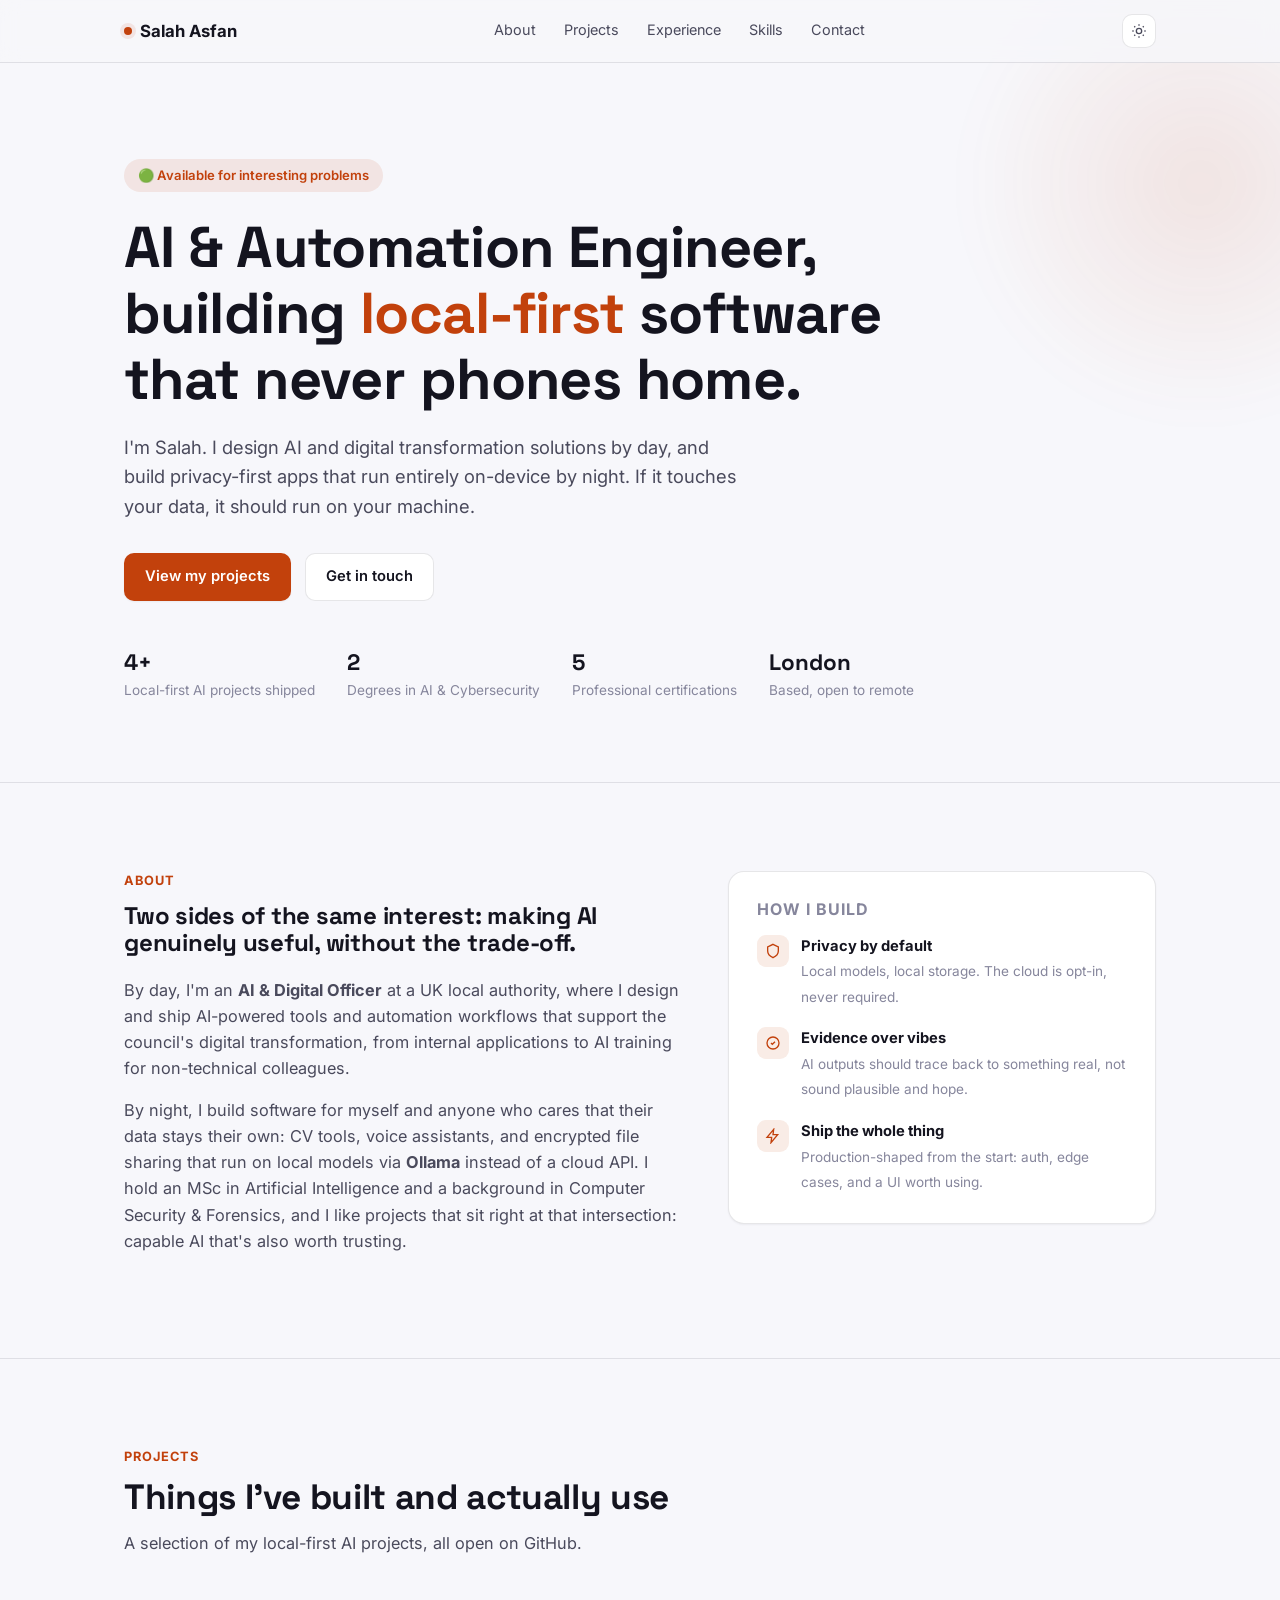
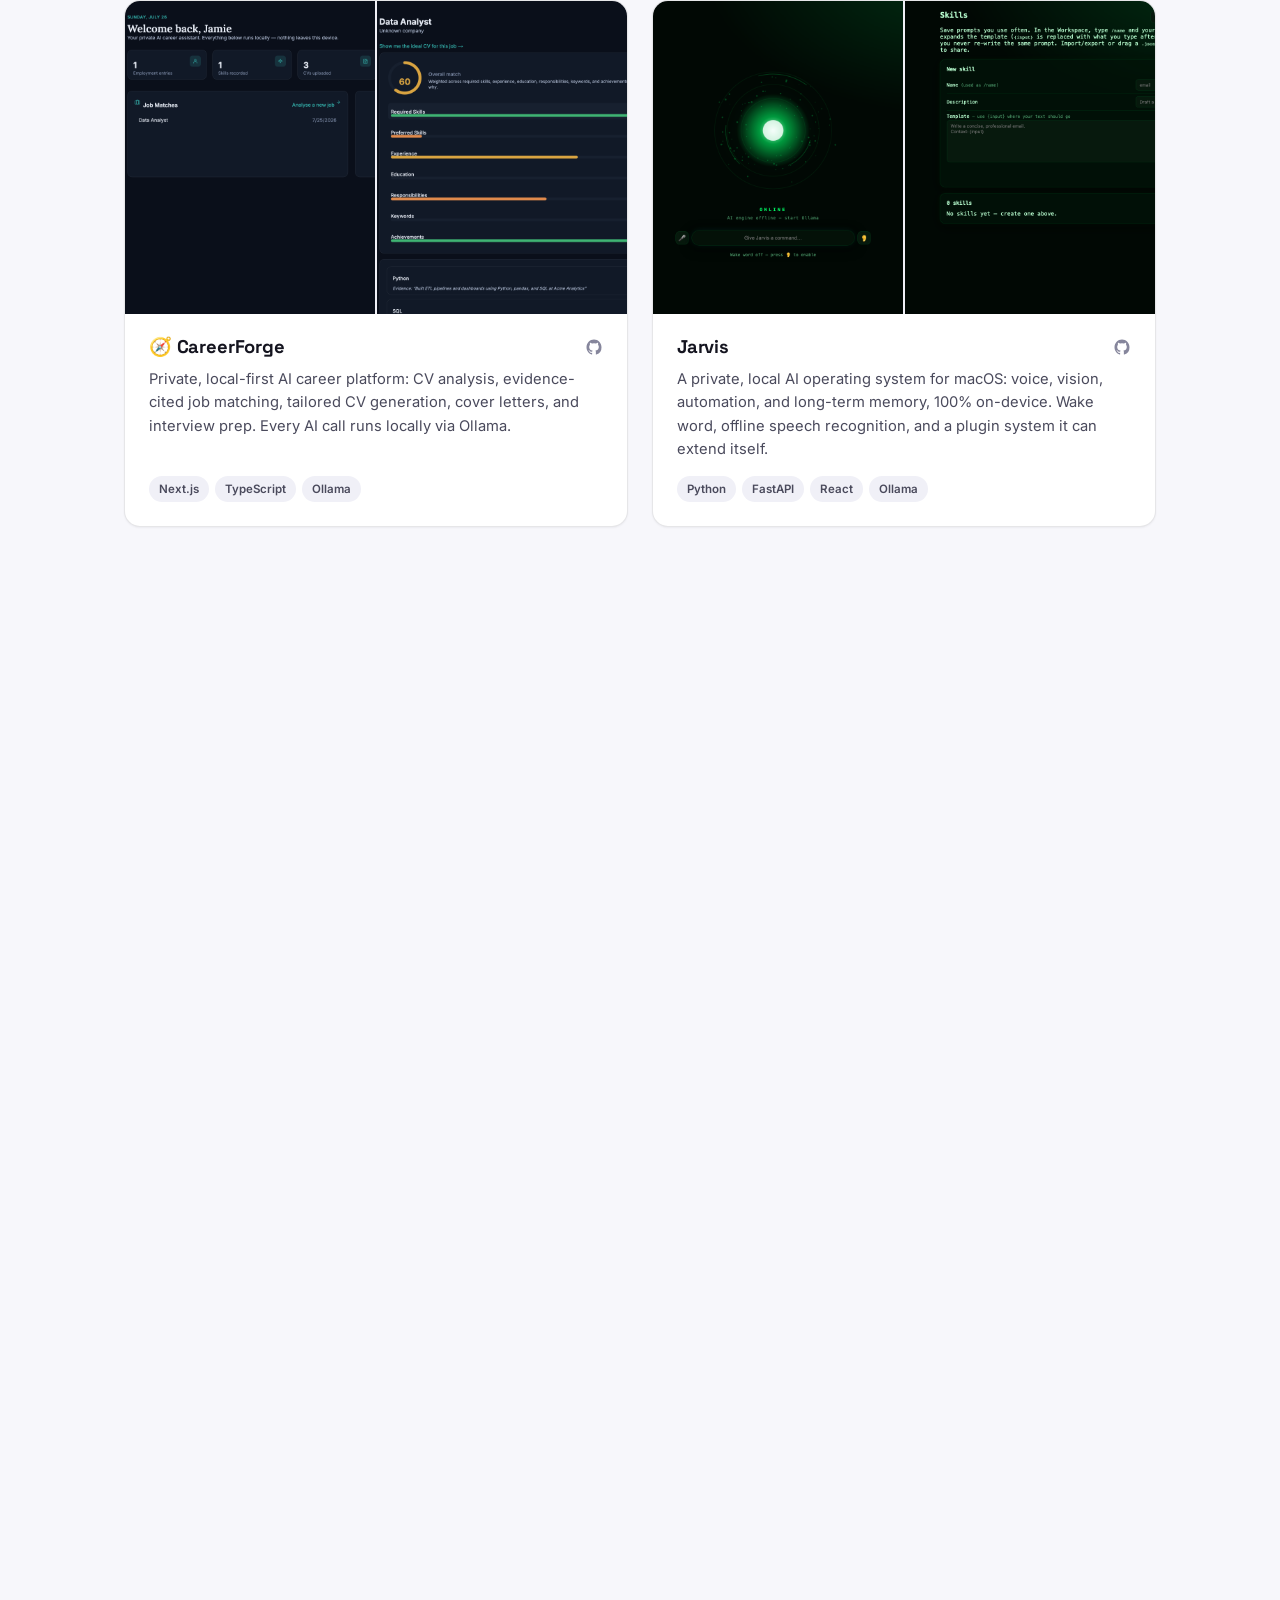
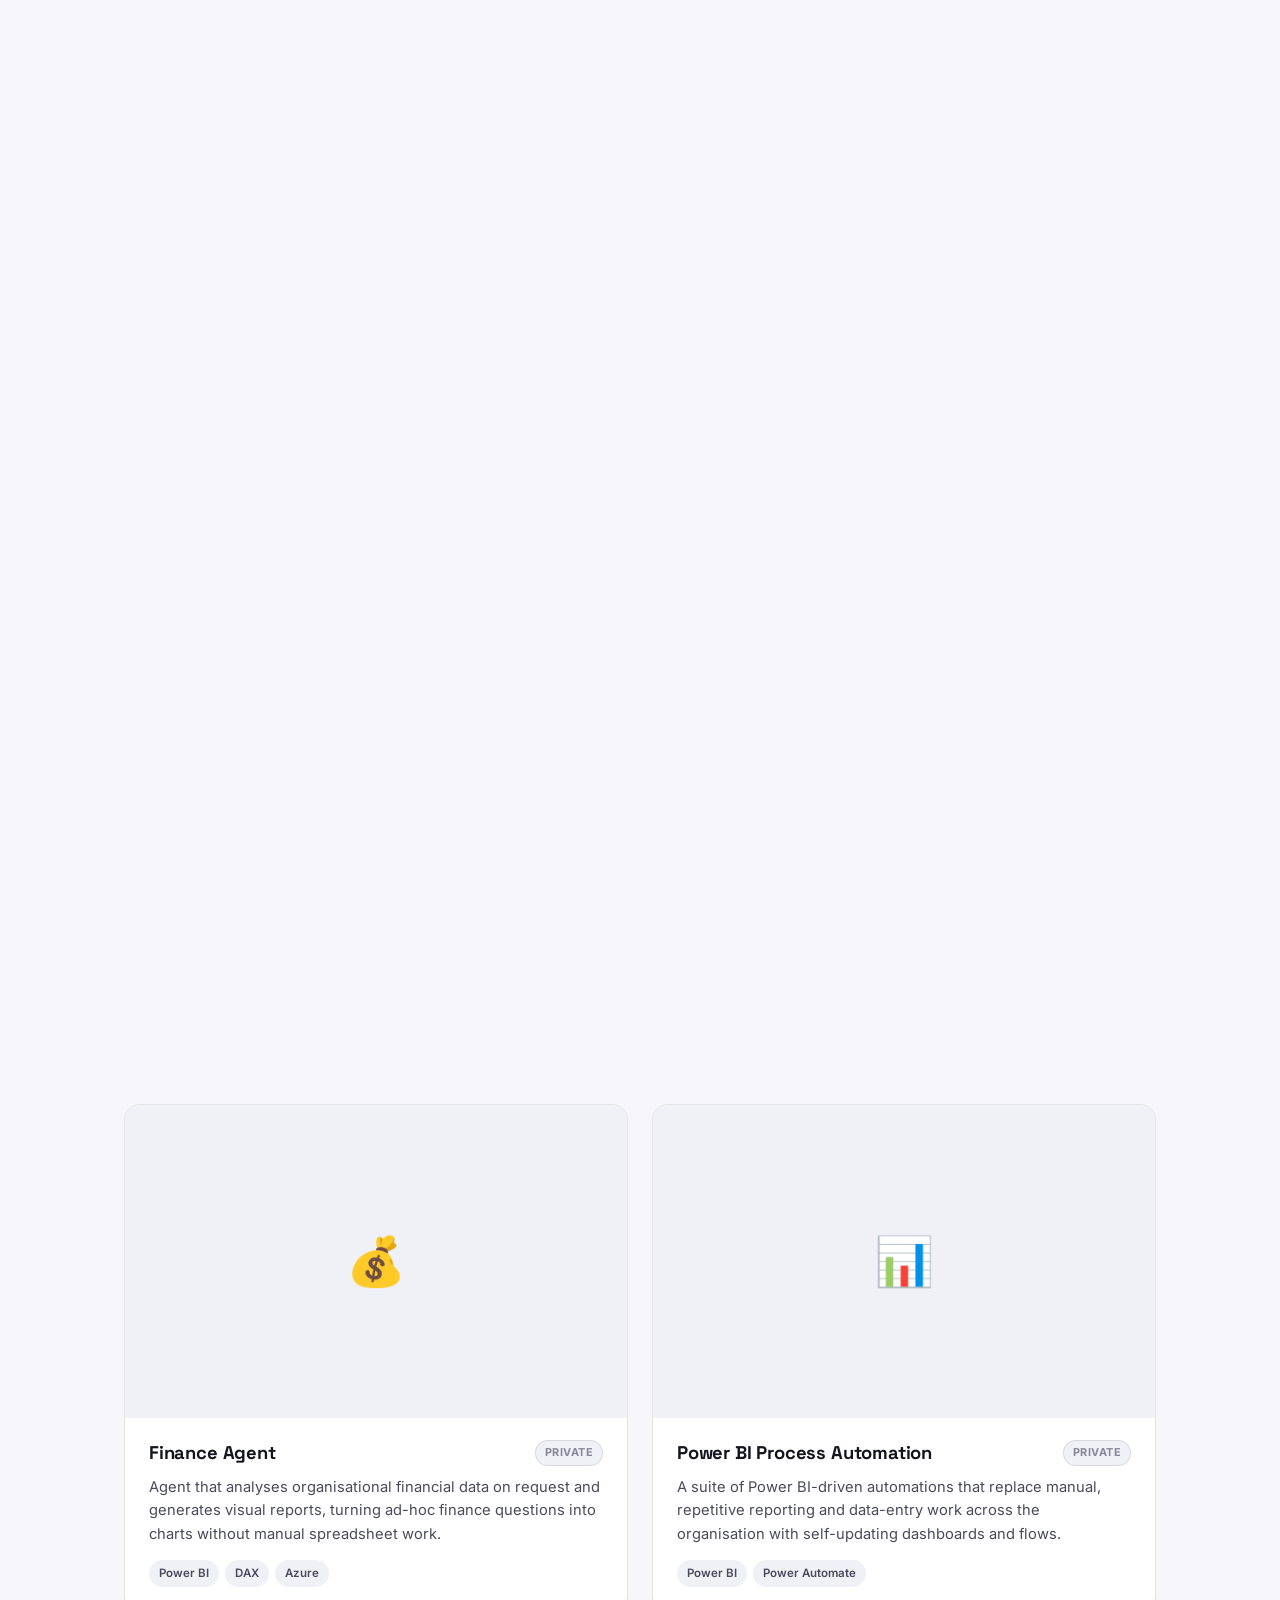
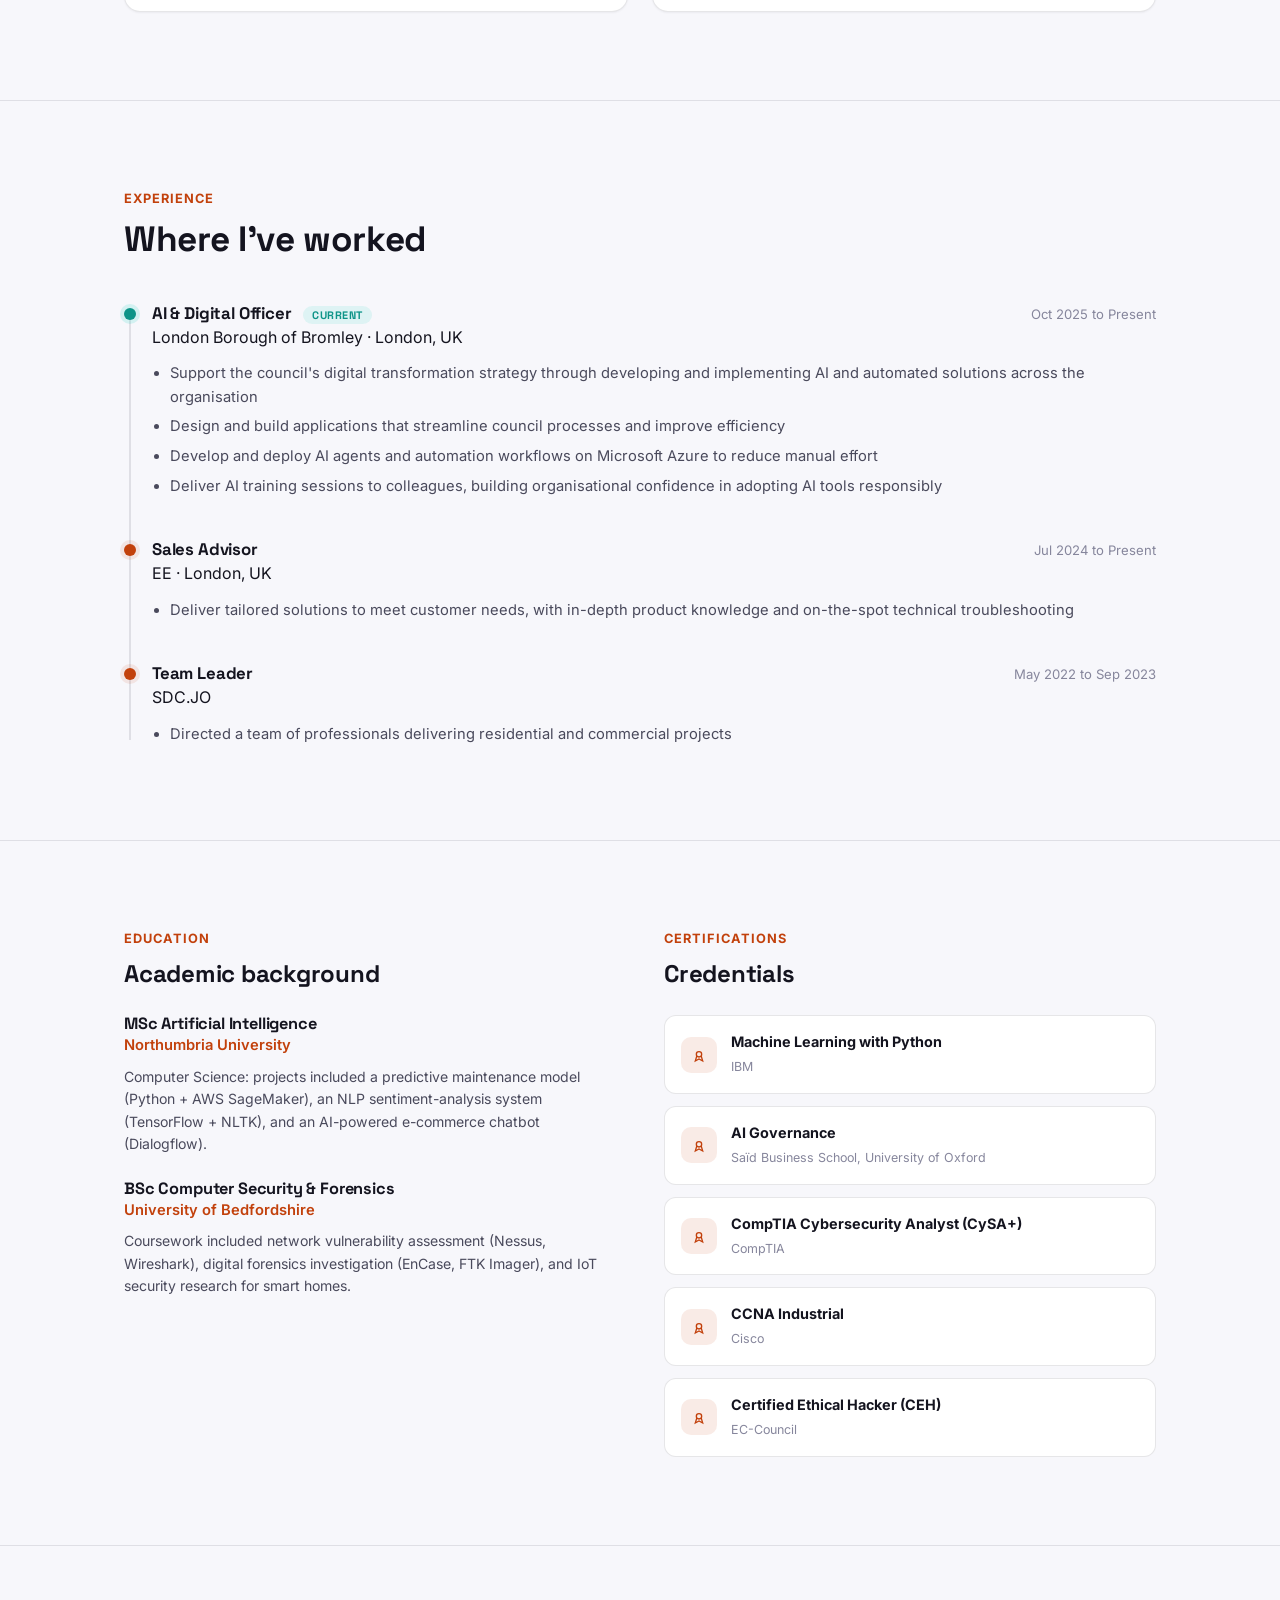
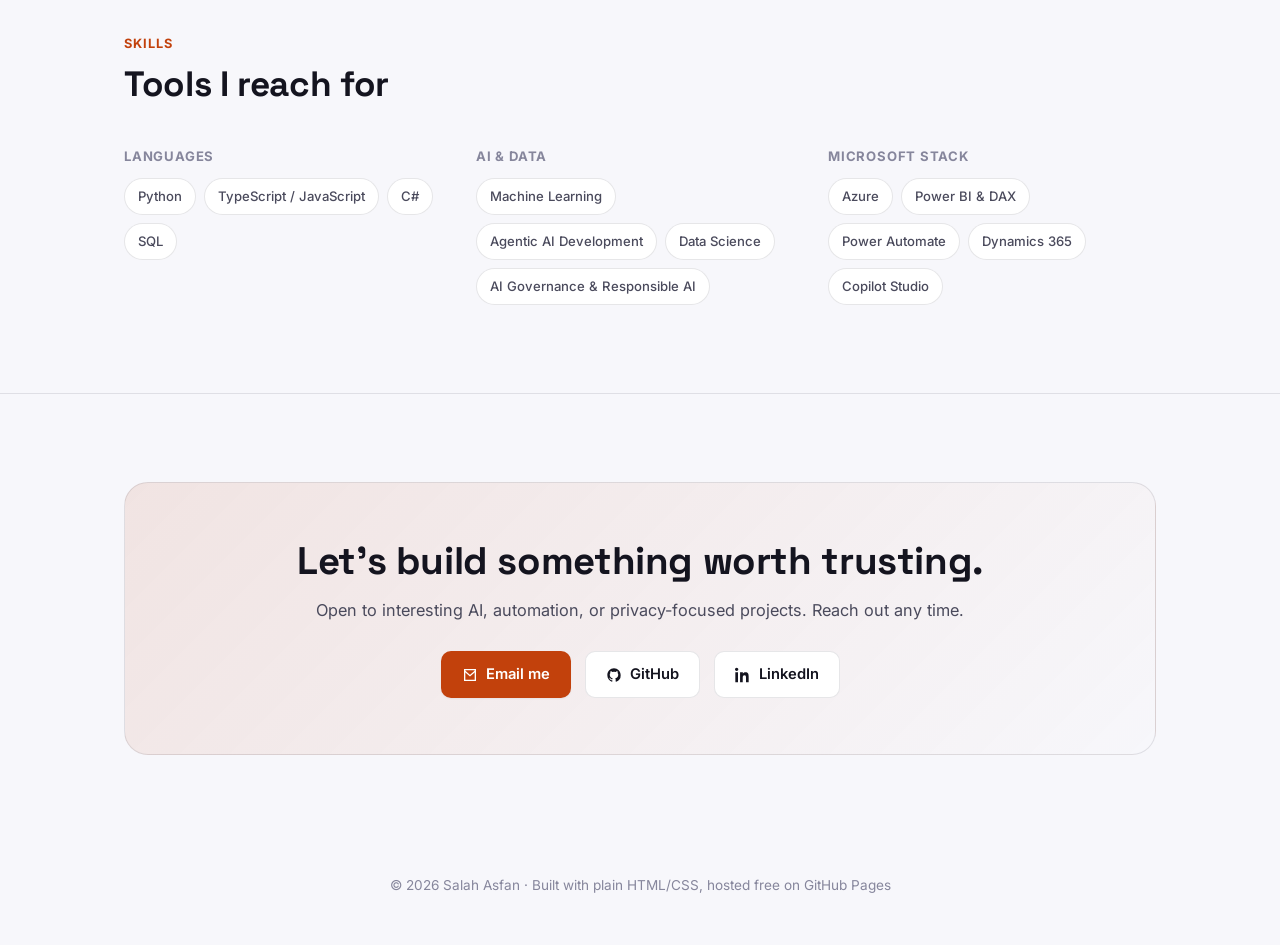
==== index.html @ 248e4a0a "Add Google Search Console HTML tag verification" ====
<!doctype html>
<html lang="en">
<head>
<meta charset="UTF-8" />
<meta name="viewport" content="width=device-width, initial-scale=1.0" />
<meta name="google-site-verification" content="TqC6VXG9THqlKISexbWGoXaZRddMfPn5Wnv7PE4-_L0" />
<title>Salah Asfan: AI &amp; Automation Engineer</title>
<meta name="description" content="Salah Asfan: AI &amp; Automation Engineer building local-first, privacy-first AI software." />
<link rel="canonical" href="https://salahasfan02.github.io/" />

<meta property="og:type" content="website" />
<meta property="og:site_name" content="Salah Asfan" />
<meta property="og:title" content="Salah Asfan: AI &amp; Automation Engineer" />
<meta property="og:description" content="AI &amp; Automation Engineer building local-first, privacy-first AI software." />
<meta property="og:url" content="https://salahasfan02.github.io/" />

<meta name="twitter:card" content="summary" />
<meta name="twitter:title" content="Salah Asfan: AI &amp; Automation Engineer" />
<meta name="twitter:description" content="AI &amp; Automation Engineer building local-first, privacy-first AI software." />

<link rel="icon" href="data:image/svg+xml,<svg xmlns=%22http://www.w3.org/2000/svg%22 viewBox=%220 0 100 100%22><circle cx=%2250%22 cy=%2250%22 r=%2242%22 fill=%22%235b4dd6%22/></svg>" />

<script type="application/ld+json">
{
  "@context": "https://schema.org",
  "@type": "Person",
  "name": "Salah Asfan",
  "url": "https://salahasfan02.github.io/",
  "jobTitle": "AI & Automation Engineer",
  "email": "mailto:salah.asfan@outlook.com",
  "worksFor": {
    "@type": "Organization",
    "name": "London Borough of Bromley"
  },
  "alumniOf": [
    { "@type": "CollegeOrUniversity", "name": "Northumbria University" },
    { "@type": "CollegeOrUniversity", "name": "University of Bedfordshire" }
  ],
  "knowsAbout": ["Artificial Intelligence", "Automation", "Power BI", "Azure", "Computer Security"],
  "sameAs": [
    "https://github.com/Salahasfan02",
    "https://www.linkedin.com/in/salah-a-322b46298/"
  ]
}
</script>
<link rel="preconnect" href="https://fonts.googleapis.com" />
<link rel="preconnect" href="https://fonts.gstatic.com" crossorigin />
<link href="https://fonts.googleapis.com/css2?family=Inter:wght@400;500;600;700&family=Space+Grotesk:wght@500;600;700&display=swap" rel="stylesheet" />
<link rel="stylesheet" href="assets/style.css" />
</head>
<body>

<nav class="nav">
  <div class="nav-inner">
    <a href="#top" class="brand"><span class="dot"></span> Salah Asfan</a>
    <div class="nav-links">
      <a href="#about">About</a>
      <a href="#projects">Projects</a>
      <a href="#experience">Experience</a>
      <a href="#skills">Skills</a>
      <a href="#contact">Contact</a>
    </div>
    <div class="nav-actions">
      <button class="theme-toggle" id="themeToggle" title="Toggle theme" aria-label="Toggle theme">
        <svg id="iconSun" width="16" height="16" viewBox="0 0 24 24" fill="none" stroke="currentColor" stroke-width="2"><circle cx="12" cy="12" r="4"/><path d="M12 2v2M12 20v2M4.9 4.9l1.4 1.4M17.7 17.7l1.4 1.4M2 12h2M20 12h2M4.9 19.1l1.4-1.4M17.7 6.3l1.4-1.4"/></svg>
        <svg id="iconMoon" width="16" height="16" viewBox="0 0 24 24" fill="none" stroke="currentColor" stroke-width="2" style="display:none"><path d="M21 12.8A9 9 0 1111.2 3 7 7 0 0021 12.8z"/></svg>
      </button>
      <button class="nav-toggle" id="navToggle" aria-label="Menu">
        <svg width="16" height="16" viewBox="0 0 24 24" fill="none" stroke="currentColor" stroke-width="2"><path d="M3 6h18M3 12h18M3 18h18"/></svg>
      </button>
    </div>
  </div>
</nav>

<header class="hero" id="top">
  <div class="hero-glow"></div>
  <div class="container">
    <span class="eyebrow">🟢 Available for interesting problems</span>
    <h1 class="reveal">AI &amp; Automation Engineer, building <span class="accent-text">local-first</span> software that never phones home.</h1>
    <p class="lede reveal">I'm Salah. I design AI and digital transformation solutions by day, and build privacy-first apps that run entirely on-device by night. If it touches your data, it should run on your machine.</p>
    <div class="hero-actions reveal">
      <a class="btn btn-primary" href="#projects">View my projects</a>
      <a class="btn btn-ghost" href="#contact">Get in touch</a>
    </div>
    <div class="hero-meta reveal">
      <div class="hero-meta-item"><strong>4+</strong>Local-first AI projects shipped</div>
      <div class="hero-meta-item"><strong>2</strong>Degrees in AI &amp; Cybersecurity</div>
      <div class="hero-meta-item"><strong>5</strong>Professional certifications</div>
      <div class="hero-meta-item"><strong>London</strong>Based, open to remote</div>
    </div>
  </div>
</header>

<section id="about">
  <div class="container about-grid">
    <div class="about-text reveal">
      <span class="section-tag">About</span>
      <h2>Two sides of the same interest: making AI genuinely useful, without the trade-off.</h2>
      <p style="margin-top:20px">By day, I'm an <strong>AI &amp; Digital Officer</strong> at a UK local authority, where I design and ship AI-powered tools and automation workflows that support the council's digital transformation, from internal applications to AI training for non-technical colleagues.</p>
      <p>By night, I build software for myself and anyone who cares that their data stays their own: CV tools, voice assistants, and encrypted file sharing that run on local models via <strong>Ollama</strong> instead of a cloud API. I hold an MSc in Artificial Intelligence and a background in Computer Security &amp; Forensics, and I like projects that sit right at that intersection: capable AI that's also worth trusting.</p>
    </div>
    <div class="about-card reveal">
      <h3>How I build</h3>
      <div class="principle">
        <div class="principle-icon">
          <svg width="16" height="16" viewBox="0 0 24 24" fill="none" stroke="currentColor" stroke-width="2"><path d="M12 2l8 4v6c0 5-3.5 8-8 10-4.5-2-8-5-8-10V6z"/></svg>
        </div>
        <div><strong>Privacy by default</strong><span>Local models, local storage. The cloud is opt-in, never required.</span></div>
      </div>
      <div class="principle">
        <div class="principle-icon">
          <svg width="16" height="16" viewBox="0 0 24 24" fill="none" stroke="currentColor" stroke-width="2"><path d="M9 12l2 2 4-4M21 12a9 9 0 11-18 0 9 9 0 0118 0z"/></svg>
        </div>
        <div><strong>Evidence over vibes</strong><span>AI outputs should trace back to something real, not sound plausible and hope.</span></div>
      </div>
      <div class="principle">
        <div class="principle-icon">
          <svg width="16" height="16" viewBox="0 0 24 24" fill="none" stroke="currentColor" stroke-width="2"><path d="M13 2L3 14h7l-1 8 10-12h-7l1-8z"/></svg>
        </div>
        <div><strong>Ship the whole thing</strong><span>Production-shaped from the start: auth, edge cases, and a UI worth using.</span></div>
      </div>
    </div>
  </div>
</section>

<section id="projects">
  <div class="container">
    <div class="section-head reveal">
      <span class="section-tag">Projects</span>
      <h2>Things I've built and actually use</h2>
      <p>A selection of my local-first AI projects, all open on GitHub.</p>
    </div>
    <div class="projects-grid">

      <div class="project-card reveal">
        <div class="project-media gallery">
          <img src="assets/projects/careerforge.png" alt="CareerForge dashboard screenshot" />
          <img src="assets/projects/careerforge-2.png" alt="CareerForge job match screenshot" />
        </div>
        <div class="project-body">
          <div class="project-title">
            <h3>🧭 CareerForge</h3>
            <a href="https://github.com/Salahasfan02/careerforge" target="_blank" rel="noopener" aria-label="View on GitHub">
              <svg width="18" height="18" viewBox="0 0 24 24" fill="currentColor"><path d="M12 2C6.48 2 2 6.58 2 12.26c0 4.55 2.87 8.4 6.84 9.76.5.1.68-.22.68-.5 0-.24-.01-.87-.01-1.71-2.78.62-3.37-1.36-3.37-1.36-.46-1.2-1.11-1.53-1.11-1.53-.91-.64.07-.63.07-.63 1 .07 1.53 1.05 1.53 1.05.9 1.57 2.36 1.12 2.93.86.09-.66.35-1.12.63-1.38-2.22-.26-4.56-1.14-4.56-5.06 0-1.12.39-2.03 1.03-2.75-.1-.26-.45-1.31.1-2.72 0 0 .84-.28 2.75 1.05a9.3 9.3 0 0 1 5 0c1.91-1.33 2.75-1.05 2.75-1.05.55 1.41.2 2.46.1 2.72.64.72 1.03 1.63 1.03 2.75 0 3.93-2.34 4.79-4.57 5.05.36.32.68.94.68 1.9 0 1.37-.01 2.47-.01 2.81 0 .27.18.6.69.5A10.03 10.03 0 0 0 22 12.26C22 6.58 17.52 2 12 2z"/></svg>
            </a>
          </div>
          <p>Private, local-first AI career platform: CV analysis, evidence-cited job matching, tailored CV generation, cover letters, and interview prep. Every AI call runs locally via Ollama.</p>
          <div class="tag-row">
            <span class="tag">Next.js</span><span class="tag">TypeScript</span><span class="tag">Ollama</span>
          </div>
        </div>
      </div>

      <div class="project-card reveal">
        <div class="project-media gallery">
          <img src="assets/projects/jarvis-1.png" alt="Jarvis core orb interface screenshot" />
          <img src="assets/projects/jarvis-2.png" alt="Jarvis skills page screenshot" />
        </div>
        <div class="project-body">
          <div class="project-title">
            <h3>Jarvis</h3>
            <a href="https://github.com/Salahasfan02/Jarvis" target="_blank" rel="noopener" aria-label="View on GitHub">
              <svg width="18" height="18" viewBox="0 0 24 24" fill="currentColor"><path d="M12 2C6.48 2 2 6.58 2 12.26c0 4.55 2.87 8.4 6.84 9.76.5.1.68-.22.68-.5 0-.24-.01-.87-.01-1.71-2.78.62-3.37-1.36-3.37-1.36-.46-1.2-1.11-1.53-1.11-1.53-.91-.64.07-.63.07-.63 1 .07 1.53 1.05 1.53 1.05.9 1.57 2.36 1.12 2.93.86.09-.66.35-1.12.63-1.38-2.22-.26-4.56-1.14-4.56-5.06 0-1.12.39-2.03 1.03-2.75-.1-.26-.45-1.31.1-2.72 0 0 .84-.28 2.75 1.05a9.3 9.3 0 0 1 5 0c1.91-1.33 2.75-1.05 2.75-1.05.55 1.41.2 2.46.1 2.72.64.72 1.03 1.63 1.03 2.75 0 3.93-2.34 4.79-4.57 5.05.36.32.68.94.68 1.9 0 1.37-.01 2.47-.01 2.81 0 .27.18.6.69.5A10.03 10.03 0 0 0 22 12.26C22 6.58 17.52 2 12 2z"/></svg>
            </a>
          </div>
          <p>A private, local AI operating system for macOS: voice, vision, automation, and long-term memory, 100% on-device. Wake word, offline speech recognition, and a plugin system it can extend itself.</p>
          <div class="tag-row">
            <span class="tag">Python</span><span class="tag">FastAPI</span><span class="tag">React</span><span class="tag">Ollama</span>
          </div>
        </div>
      </div>

      <div class="project-card reveal">
        <div class="project-media gallery">
          <img src="assets/projects/biovault-1.png" alt="BioVault landing page screenshot" />
          <img src="assets/projects/biovault-2.png" alt="BioVault registration screenshot" />
        </div>
        <div class="project-body">
          <div class="project-title">
            <h3>BioVault</h3>
            <a href="https://github.com/Salahasfan02/BioVault" target="_blank" rel="noopener" aria-label="View on GitHub">
              <svg width="18" height="18" viewBox="0 0 24 24" fill="currentColor"><path d="M12 2C6.48 2 2 6.58 2 12.26c0 4.55 2.87 8.4 6.84 9.76.5.1.68-.22.68-.5 0-.24-.01-.87-.01-1.71-2.78.62-3.37-1.36-3.37-1.36-.46-1.2-1.11-1.53-1.11-1.53-.91-.64.07-.63.07-.63 1 .07 1.53 1.05 1.53 1.05.9 1.57 2.36 1.12 2.93.86.09-.66.35-1.12.63-1.38-2.22-.26-4.56-1.14-4.56-5.06 0-1.12.39-2.03 1.03-2.75-.1-.26-.45-1.31.1-2.72 0 0 .84-.28 2.75 1.05a9.3 9.3 0 0 1 5 0c1.91-1.33 2.75-1.05 2.75-1.05.55 1.41.2 2.46.1 2.72.64.72 1.03 1.63 1.03 2.75 0 3.93-2.34 4.79-4.57 5.05.36.32.68.94.68 1.9 0 1.37-.01 2.47-.01 2.81 0 .27.18.6.69.5A10.03 10.03 0 0 0 22 12.26C22 6.58 17.52 2 12 2z"/></svg>
            </a>
          </div>
          <p>Biometric, end-to-end encrypted file transfer: Face ID, Touch ID, or Windows Hello instead of a password, with a zero-knowledge server that never sees your files or your keys.</p>
          <div class="tag-row">
            <span class="tag">Next.js</span><span class="tag">TypeScript</span><span class="tag">WebAuthn</span>
          </div>
        </div>
      </div>

      <div class="project-card reveal">
        <div class="project-media"><span class="project-emoji">🗂️</span></div>
        <div class="project-body">
          <div class="project-title">
            <h3>Asset Management Platform</h3>
            <span class="private-tag">Private</span>
          </div>
          <p>Multi-tenant asset management system with role-based access control, dynamic asset attributes, and relationship visualization via Mermaid diagrams.</p>
          <div class="tag-row">
            <span class="tag">Blazor Server</span><span class="tag">.NET 8</span><span class="tag">EF Core</span>
          </div>
        </div>
      </div>

      <div class="project-card reveal">
        <div class="project-media"><span class="project-emoji">📅</span></div>
        <div class="project-body">
          <div class="project-title">
            <h3>BMO: Bromley Meetings Organizer</h3>
            <span class="private-tag">Private</span>
          </div>
          <p>Full-stack meeting operations platform: invites with RSVP, department-aware auto-grouping, Slido-style live presenter Q&amp;A, PowerPoint import/export, and real-time dashboards over SSE.</p>
          <div class="tag-row">
            <span class="tag">ASP.NET Core</span><span class="tag">Azure SQL</span><span class="tag">SSE</span>
          </div>
        </div>
      </div>

      <div class="project-card reveal">
        <div class="project-media"><span class="project-emoji">📖</span></div>
        <div class="project-body">
          <div class="project-title">
            <h3>Easy Read Converter</h3>
            <span class="private-tag">Private</span>
          </div>
          <p>Turns documents into Easy Read versions for people with learning disabilities: short sentences, simple words, and a picture next to every section, running fully on local AI via Ollama.</p>
          <div class="tag-row">
            <span class="tag">Python</span><span class="tag">Streamlit</span><span class="tag">Ollama</span>
          </div>
        </div>
      </div>

      <div class="project-card reveal">
        <div class="project-media"><span class="project-emoji">🧑‍🤝‍🧑</span></div>
        <div class="project-body">
          <div class="project-title">
            <h3>Face Recognition Toolkit</h3>
            <span class="private-tag">Private</span>
          </div>
          <p>Real-time face recognition module built on OpenCV: loads known-face encodings and identifies people live from a video stream or images.</p>
          <div class="tag-row">
            <span class="tag">Python</span><span class="tag">OpenCV</span>
          </div>
        </div>
      </div>

      <div class="project-card reveal">
        <div class="project-media"><span class="project-emoji">🔄</span></div>
        <div class="project-body">
          <div class="project-title">
            <h3>SML Demo Mode (.NET)</h3>
            <span class="private-tag">Private</span>
          </div>
          <p>Starter / Mover / Leaver workflow automation with an HR-feed to Entra sync simulator, plus an Admin Centre for configuring required fields per data store.</p>
          <div class="tag-row">
            <span class="tag">ASP.NET Core</span><span class="tag">Razor Pages</span>
          </div>
        </div>
      </div>

      <div class="project-card reveal">
        <div class="project-media"><span class="project-emoji">🧑‍💼</span></div>
        <div class="project-body">
          <div class="project-title">
            <h3>HR Agent</h3>
            <span class="private-tag">Private</span>
          </div>
          <p>Conversational AI agent that answers employee HR questions (policies, leave, benefits) directly, cutting routine query volume reaching the HR team.</p>
          <div class="tag-row">
            <span class="tag">Copilot Studio</span><span class="tag">Power Automate</span><span class="tag">Azure</span>
          </div>
        </div>
      </div>

      <div class="project-card reveal">
        <div class="project-media"><span class="project-emoji">🖥️</span></div>
        <div class="project-body">
          <div class="project-title">
            <h3>IT Agent</h3>
            <span class="private-tag">Private</span>
          </div>
          <p>AI agent that answers IT support questions and raises tickets automatically on the user's behalf, reducing manual service desk workload.</p>
          <div class="tag-row">
            <span class="tag">Copilot Studio</span><span class="tag">Power Automate</span><span class="tag">ITSM</span>
          </div>
        </div>
      </div>

      <div class="project-card reveal">
        <div class="project-media"><span class="project-emoji">💰</span></div>
        <div class="project-body">
          <div class="project-title">
            <h3>Finance Agent</h3>
            <span class="private-tag">Private</span>
          </div>
          <p>Agent that analyses organisational financial data on request and generates visual reports, turning ad-hoc finance questions into charts without manual spreadsheet work.</p>
          <div class="tag-row">
            <span class="tag">Power BI</span><span class="tag">DAX</span><span class="tag">Azure</span>
          </div>
        </div>
      </div>

      <div class="project-card reveal">
        <div class="project-media"><span class="project-emoji">📊</span></div>
        <div class="project-body">
          <div class="project-title">
            <h3>Power BI Process Automation</h3>
            <span class="private-tag">Private</span>
          </div>
          <p>A suite of Power BI-driven automations that replace manual, repetitive reporting and data-entry work across the organisation with self-updating dashboards and flows.</p>
          <div class="tag-row">
            <span class="tag">Power BI</span><span class="tag">Power Automate</span>
          </div>
        </div>
      </div>

    </div>
  </div>
</section>

<section id="experience">
  <div class="container">
    <div class="section-head reveal">
      <span class="section-tag">Experience</span>
      <h2>Where I've worked</h2>
    </div>
    <div class="timeline">

      <div class="timeline-item current reveal">
        <div class="timeline-dot"></div>
        <div class="timeline-head">
          <h3>AI &amp; Digital Officer <span class="current-badge">Current</span></h3>
          <span class="timeline-date">Oct 2025 to Present</span>
        </div>
        <div class="role-company">London Borough of Bromley · London, UK</div>
        <ul>
          <li>Support the council's digital transformation strategy through developing and implementing AI and automated solutions across the organisation</li>
          <li>Design and build applications that streamline council processes and improve efficiency</li>
          <li>Develop and deploy AI agents and automation workflows on Microsoft Azure to reduce manual effort</li>
          <li>Deliver AI training sessions to colleagues, building organisational confidence in adopting AI tools responsibly</li>
        </ul>
      </div>

      <div class="timeline-item reveal">
        <div class="timeline-dot"></div>
        <div class="timeline-head">
          <h3>Sales Advisor</h3>
          <span class="timeline-date">Jul 2024 to Present</span>
        </div>
        <div class="role-company">EE · London, UK</div>
        <ul>
          <li>Deliver tailored solutions to meet customer needs, with in-depth product knowledge and on-the-spot technical troubleshooting</li>
        </ul>
      </div>

      <div class="timeline-item reveal">
        <div class="timeline-dot"></div>
        <div class="timeline-head">
          <h3>Team Leader</h3>
          <span class="timeline-date">May 2022 to Sep 2023</span>
        </div>
        <div class="role-company">SDC.JO</div>
        <ul>
          <li>Directed a team of professionals delivering residential and commercial projects</li>
        </ul>
      </div>

    </div>
  </div>
</section>

<section id="education">
  <div class="container two-col">
    <div class="reveal">
      <span class="section-tag">Education</span>
      <h2 style="margin-bottom:28px">Academic background</h2>

      <div class="edu-item">
        <h3>MSc Artificial Intelligence</h3>
        <div class="school">Northumbria University</div>
        <p>Computer Science: projects included a predictive maintenance model (Python + AWS SageMaker), an NLP sentiment-analysis system (TensorFlow + NLTK), and an AI-powered e-commerce chatbot (Dialogflow).</p>
      </div>
      <div class="edu-item">
        <h3>BSc Computer Security &amp; Forensics</h3>
        <div class="school">University of Bedfordshire</div>
        <p>Coursework included network vulnerability assessment (Nessus, Wireshark), digital forensics investigation (EnCase, FTK Imager), and IoT security research for smart homes.</p>
      </div>
    </div>

    <div class="reveal">
      <span class="section-tag">Certifications</span>
      <h2 style="margin-bottom:28px">Credentials</h2>
      <div class="cert-list">
        <div class="cert-item">
          <div class="cert-icon"><svg width="16" height="16" viewBox="0 0 24 24" fill="none" stroke="currentColor" stroke-width="2"><path d="M12 15a4 4 0 100-8 4 4 0 000 8zM8.5 14l-2 7 5.5-3 5.5 3-2-7"/></svg></div>
          <div><strong>Machine Learning with Python</strong><span>IBM</span></div>
        </div>
        <div class="cert-item">
          <div class="cert-icon"><svg width="16" height="16" viewBox="0 0 24 24" fill="none" stroke="currentColor" stroke-width="2"><path d="M12 15a4 4 0 100-8 4 4 0 000 8zM8.5 14l-2 7 5.5-3 5.5 3-2-7"/></svg></div>
          <div><strong>AI Governance</strong><span>Saïd Business School, University of Oxford</span></div>
        </div>
        <div class="cert-item">
          <div class="cert-icon"><svg width="16" height="16" viewBox="0 0 24 24" fill="none" stroke="currentColor" stroke-width="2"><path d="M12 15a4 4 0 100-8 4 4 0 000 8zM8.5 14l-2 7 5.5-3 5.5 3-2-7"/></svg></div>
          <div><strong>CompTIA Cybersecurity Analyst (CySA+)</strong><span>CompTIA</span></div>
        </div>
        <div class="cert-item">
          <div class="cert-icon"><svg width="16" height="16" viewBox="0 0 24 24" fill="none" stroke="currentColor" stroke-width="2"><path d="M12 15a4 4 0 100-8 4 4 0 000 8zM8.5 14l-2 7 5.5-3 5.5 3-2-7"/></svg></div>
          <div><strong>CCNA Industrial</strong><span>Cisco</span></div>
        </div>
        <div class="cert-item">
          <div class="cert-icon"><svg width="16" height="16" viewBox="0 0 24 24" fill="none" stroke="currentColor" stroke-width="2"><path d="M12 15a4 4 0 100-8 4 4 0 000 8zM8.5 14l-2 7 5.5-3 5.5 3-2-7"/></svg></div>
          <div><strong>Certified Ethical Hacker (CEH)</strong><span>EC-Council</span></div>
        </div>
      </div>
    </div>
  </div>
</section>

<section id="skills">
  <div class="container">
    <div class="section-head reveal">
      <span class="section-tag">Skills</span>
      <h2>Tools I reach for</h2>
    </div>
    <div class="skills-groups">
      <div class="skill-group reveal">
        <h3>Languages</h3>
        <div class="skill-pills">
          <span class="pill">Python</span><span class="pill">TypeScript / JavaScript</span><span class="pill">C#</span><span class="pill">SQL</span>
        </div>
      </div>
      <div class="skill-group reveal">
        <h3>AI &amp; Data</h3>
        <div class="skill-pills">
          <span class="pill">Machine Learning</span><span class="pill">Agentic AI Development</span><span class="pill">Data Science</span><span class="pill">AI Governance &amp; Responsible AI</span>
        </div>
      </div>
      <div class="skill-group reveal">
        <h3>Microsoft Stack</h3>
        <div class="skill-pills">
          <span class="pill">Azure</span><span class="pill">Power BI &amp; DAX</span><span class="pill">Power Automate</span><span class="pill">Dynamics 365</span><span class="pill">Copilot Studio</span>
        </div>
      </div>
    </div>
  </div>
</section>

<section id="contact">
  <div class="container">
    <div class="contact-box reveal">
      <h2>Let's build something worth trusting.</h2>
      <p>Open to interesting AI, automation, or privacy-focused projects. Reach out any time.</p>
      <div class="contact-actions">
        <a class="btn btn-primary" href="mailto:salah.asfan@outlook.com">
          <svg width="16" height="16" viewBox="0 0 24 24" fill="none" stroke="currentColor" stroke-width="2"><path d="M4 4h16v16H4z"/><path d="M4 6l8 7 8-7"/></svg>
          Email me
        </a>
        <a class="btn btn-ghost" href="https://github.com/Salahasfan02" target="_blank" rel="noopener">
          <svg width="16" height="16" viewBox="0 0 24 24" fill="currentColor"><path d="M12 2C6.48 2 2 6.58 2 12.26c0 4.55 2.87 8.4 6.84 9.76.5.1.68-.22.68-.5 0-.24-.01-.87-.01-1.71-2.78.62-3.37-1.36-3.37-1.36-.46-1.2-1.11-1.53-1.11-1.53-.91-.64.07-.63.07-.63 1 .07 1.53 1.05 1.53 1.05.9 1.57 2.36 1.12 2.93.86.09-.66.35-1.12.63-1.38-2.22-.26-4.56-1.14-4.56-5.06 0-1.12.39-2.03 1.03-2.75-.1-.26-.45-1.31.1-2.72 0 0 .84-.28 2.75 1.05a9.3 9.3 0 0 1 5 0c1.91-1.33 2.75-1.05 2.75-1.05.55 1.41.2 2.46.1 2.72.64.72 1.03 1.63 1.03 2.75 0 3.93-2.34 4.79-4.57 5.05.36.32.68.94.68 1.9 0 1.37-.01 2.47-.01 2.81 0 .27.18.6.69.5A10.03 10.03 0 0 0 22 12.26C22 6.58 17.52 2 12 2z"/></svg>
          GitHub
        </a>
        <a class="btn btn-ghost" href="https://www.linkedin.com/in/salah-a-322b46298/" target="_blank" rel="noopener">
          <svg width="16" height="16" viewBox="0 0 24 24" fill="currentColor"><path d="M4.98 3.5C4.98 4.88 3.87 6 2.5 6S0 4.88 0 3.5 1.12 1 2.5 1s2.48 1.12 2.48 2.5zM.5 8h4V23h-4V8zm7.5 0h3.83v2.05h.05c.53-1 1.85-2.05 3.8-2.05 4.07 0 4.82 2.68 4.82 6.16V23h-4v-6.85c0-1.63-.03-3.73-2.27-3.73-2.28 0-2.63 1.78-2.63 3.62V23h-4V8z"/></svg>
          LinkedIn
        </a>
      </div>
    </div>
  </div>
</section>

<footer>
  <div class="container">
    &copy; <span id="year"></span> Salah Asfan · Built with plain HTML/CSS, hosted free on GitHub Pages
  </div>
</footer>

<script src="assets/script.js"></script>
</body>
</html>
---- assets/style.css ----
:root {
  --page: #f7f7fb;
  --surface: #ffffff;
  --surface-2: #f0f0f7;
  --border: rgba(15, 15, 30, 0.1);
  --ink: #14141f;
  --ink-2: #4a4a5c;
  --ink-muted: #86869c;

  --accent: #c2410c;
  --accent-strong: #9a3412;
  --accent-soft: rgba(194, 65, 12, 0.1);
  --accent-2: #0d9488;

  --shadow-sm: 0 1px 2px rgba(20, 20, 31, 0.05);
  --shadow-md: 0 8px 24px rgba(20, 20, 31, 0.08);
  --shadow-lg: 0 20px 48px rgba(20, 20, 31, 0.14);

  --radius: 16px;
  --max-width: 1080px;
}

@media (prefers-color-scheme: dark) {
  :root:not([data-theme="light"]) {
    --page: #0a0a12;
    --surface: #12121e;
    --surface-2: #191928;
    --border: rgba(230, 230, 250, 0.1);
    --ink: #f1f1f8;
    --ink-2: #b6b6cc;
    --ink-muted: #7d7d98;

    --accent: #fb923c;
    --accent-strong: #fdba74;
    --accent-soft: rgba(251, 146, 60, 0.16);
    --accent-2: #2dd4bf;

    --shadow-sm: 0 1px 2px rgba(0, 0, 0, 0.3);
    --shadow-md: 0 8px 24px rgba(0, 0, 0, 0.35);
    --shadow-lg: 0 24px 56px rgba(0, 0, 0, 0.5);
  }
}

:root[data-theme="dark"] {
  color-scheme: dark;
  --page: #0a0a12;
  --surface: #12121e;
  --surface-2: #191928;
  --border: rgba(230, 230, 250, 0.1);
  --ink: #f1f1f8;
  --ink-2: #b6b6cc;
  --ink-muted: #7d7d98;
  --accent: #fb923c;
  --accent-strong: #fdba74;
  --accent-soft: rgba(251, 146, 60, 0.16);
  --accent-2: #2dd4bf;
  --shadow-sm: 0 1px 2px rgba(0, 0, 0, 0.3);
  --shadow-md: 0 8px 24px rgba(0, 0, 0, 0.35);
  --shadow-lg: 0 24px 56px rgba(0, 0, 0, 0.5);
}
:root[data-theme="light"] {
  color-scheme: light;
}

* {
  box-sizing: border-box;
}
html {
  scroll-behavior: smooth;
}
body {
  margin: 0;
  background: var(--page);
  color: var(--ink);
  font-family: "Inter", -apple-system, "Segoe UI", sans-serif;
  line-height: 1.6;
  -webkit-font-smoothing: antialiased;
  transition: background 200ms ease, color 200ms ease;
  overflow-x: hidden;
}

h1, h2, h3, h4 {
  font-family: "Space Grotesk", "Inter", sans-serif;
  margin: 0;
  line-height: 1.15;
  letter-spacing: -0.01em;
}

a {
  color: inherit;
  text-decoration: none;
}

.container {
  max-width: var(--max-width);
  margin: 0 auto;
  padding: 0 24px;
}

/* ---------- Nav ---------- */
.nav {
  position: sticky;
  top: 0;
  z-index: 50;
  background: color-mix(in srgb, var(--page) 80%, transparent);
  backdrop-filter: blur(10px);
  border-bottom: 1px solid var(--border);
}
.nav-inner {
  display: flex;
  align-items: center;
  justify-content: space-between;
  padding: 14px 24px;
  max-width: var(--max-width);
  margin: 0 auto;
}
.brand {
  font-weight: 700;
  font-size: 1.05rem;
  display: flex;
  align-items: center;
  gap: 8px;
}
.brand .dot {
  width: 8px;
  height: 8px;
  border-radius: 50%;
  background: var(--accent);
  box-shadow: 0 0 0 4px var(--accent-soft);
  animation: dot-pulse 2.4s ease-in-out infinite;
}
@keyframes dot-pulse {
  0%, 100% { box-shadow: 0 0 0 4px var(--accent-soft); }
  50% { box-shadow: 0 0 0 7px transparent; }
}
.nav-links {
  display: flex;
  gap: 28px;
  font-size: 0.9rem;
  color: var(--ink-2);
}
.nav-links a {
  position: relative;
  padding-bottom: 2px;
}
.nav-links a::after {
  content: "";
  position: absolute;
  left: 0;
  right: 100%;
  bottom: -2px;
  height: 2px;
  border-radius: 2px;
  background: var(--accent);
  transition: right 220ms ease;
}
.nav-links a:hover {
  color: var(--accent);
}
.nav-links a:hover::after {
  right: 0;
}
.nav-actions {
  display: flex;
  align-items: center;
  gap: 12px;
}
.theme-toggle {
  width: 34px;
  height: 34px;
  border-radius: 10px;
  border: 1px solid var(--border);
  background: var(--surface);
  display: flex;
  align-items: center;
  justify-content: center;
  cursor: pointer;
  color: var(--ink-2);
}
.theme-toggle:hover {
  border-color: var(--accent);
  color: var(--accent);
}
.nav-toggle {
  display: none;
  width: 34px;
  height: 34px;
  border-radius: 10px;
  border: 1px solid var(--border);
  background: var(--surface);
  align-items: center;
  justify-content: center;
  cursor: pointer;
  color: var(--ink);
}

/* ---------- Buttons ---------- */
.btn {
  display: inline-flex;
  align-items: center;
  gap: 8px;
  padding: 11px 20px;
  border-radius: 10px;
  font-weight: 600;
  font-size: 0.92rem;
  border: 1px solid transparent;
  cursor: pointer;
  transition: transform 140ms ease, box-shadow 140ms ease, background 140ms ease, border-color 140ms ease;
}
.btn:hover {
  transform: translateY(-1px);
}
.btn-primary {
  background: var(--accent);
  color: white;
  box-shadow: var(--shadow-sm);
}
.btn-primary:hover {
  background: var(--accent-strong);
  box-shadow: var(--shadow-md);
}
.btn-ghost {
  background: var(--surface);
  color: var(--ink);
  border-color: var(--border);
}
.btn-ghost:hover {
  border-color: var(--accent);
  color: var(--accent);
}

/* ---------- Hero ---------- */
.hero {
  padding: 96px 0 80px;
  position: relative;
}
.hero-glow {
  position: absolute;
  top: -120px;
  right: -160px;
  width: 480px;
  height: 480px;
  background: radial-gradient(circle, var(--accent-soft), transparent 70%);
  filter: blur(20px);
  z-index: -1;
  pointer-events: none;
  animation: glow-drift 14s ease-in-out infinite;
}
@keyframes glow-drift {
  0%, 100% { transform: translate(0, 0) scale(1); }
  50% { transform: translate(-30px, 40px) scale(1.12); }
}
.eyebrow {
  display: inline-flex;
  align-items: center;
  gap: 8px;
  font-size: 0.82rem;
  font-weight: 600;
  color: var(--accent);
  background: var(--accent-soft);
  padding: 6px 14px;
  border-radius: 999px;
  margin-bottom: 22px;
}
.hero h1 {
  font-size: clamp(2.4rem, 5vw, 3.6rem);
  font-weight: 700;
  max-width: 780px;
}
.hero h1 .accent-text {
  color: var(--accent);
}
.hero p.lede {
  margin-top: 20px;
  font-size: 1.15rem;
  color: var(--ink-2);
  max-width: 620px;
}
.hero-actions {
  margin-top: 32px;
  display: flex;
  gap: 14px;
  flex-wrap: wrap;
}
.hero-meta {
  margin-top: 44px;
  display: flex;
  gap: 32px;
  flex-wrap: wrap;
}
.hero-meta-item {
  font-size: 0.85rem;
  color: var(--ink-muted);
}
.hero-meta-item strong {
  display: block;
  font-size: 1.4rem;
  color: var(--ink);
  font-family: "Space Grotesk", sans-serif;
}

/* ---------- Section shell ---------- */
section {
  padding: 88px 0;
  border-top: 1px solid var(--border);
}
.section-head {
  margin-bottom: 44px;
  max-width: 640px;
}
.section-tag {
  font-size: 0.8rem;
  font-weight: 700;
  letter-spacing: 0.08em;
  text-transform: uppercase;
  color: var(--accent);
  margin-bottom: 10px;
  display: block;
}
.section-head h2 {
  font-size: clamp(1.7rem, 3.4vw, 2.2rem);
}
.section-head p {
  margin-top: 12px;
  color: var(--ink-2);
  font-size: 1.02rem;
}

/* ---------- About ---------- */
.about-grid {
  display: grid;
  grid-template-columns: 1.3fr 1fr;
  gap: 48px;
  align-items: start;
}
.about-text p {
  color: var(--ink-2);
  font-size: 1.02rem;
  margin: 0 0 16px;
}
.about-card {
  background: var(--surface);
  border: 1px solid var(--border);
  border-radius: var(--radius);
  padding: 28px;
  box-shadow: var(--shadow-sm);
}
.about-card h3 {
  font-size: 1rem;
  margin-bottom: 16px;
  color: var(--ink-muted);
  text-transform: uppercase;
  letter-spacing: 0.06em;
  font-family: "Inter", sans-serif;
  font-weight: 700;
}
.principle {
  display: flex;
  gap: 12px;
  margin-bottom: 18px;
}
.principle:last-child {
  margin-bottom: 0;
}
.principle-icon {
  width: 32px;
  height: 32px;
  border-radius: 9px;
  background: var(--accent-soft);
  color: var(--accent);
  display: flex;
  align-items: center;
  justify-content: center;
  flex-shrink: 0;
}
.principle strong {
  display: block;
  font-size: 0.92rem;
}
.principle span {
  font-size: 0.85rem;
  color: var(--ink-muted);
}

/* ---------- Projects ---------- */
.projects-grid {
  display: grid;
  grid-template-columns: repeat(2, 1fr);
  gap: 24px;
}
.project-card {
  background: var(--surface);
  border: 1px solid var(--border);
  border-radius: var(--radius);
  overflow: hidden;
  box-shadow: var(--shadow-sm);
  transition: transform 180ms ease, box-shadow 180ms ease, border-color 180ms ease;
  display: flex;
  flex-direction: column;
}
.project-card:hover {
  transform: translateY(-4px);
  box-shadow: var(--shadow-lg);
  border-color: var(--accent);
}
.project-media {
  aspect-ratio: 16/10;
  background: var(--surface-2);
  display: flex;
  align-items: center;
  justify-content: center;
  overflow: hidden;
  position: relative;
}
.project-media img {
  width: 100%;
  height: 100%;
  object-fit: cover;
  object-position: top;
}
.project-media.gallery {
  display: grid;
  grid-template-columns: 1fr 1fr;
  gap: 2px;
}
.project-media.gallery img {
  aspect-ratio: 8/10;
}
.project-emoji {
  font-size: 3rem;
}
.project-body {
  padding: 22px 24px 24px;
  display: flex;
  flex-direction: column;
  gap: 10px;
  flex: 1;
}
.project-title {
  display: flex;
  align-items: center;
  justify-content: space-between;
  gap: 12px;
}
.project-title h3 {
  font-size: 1.15rem;
}
.project-title a {
  color: var(--ink-muted);
  display: flex;
}
.project-title a:hover {
  color: var(--accent);
}
.private-tag {
  font-size: 0.68rem;
  font-weight: 700;
  color: var(--ink-muted);
  background: var(--surface-2);
  border: 1px solid var(--border);
  padding: 3px 9px;
  border-radius: 999px;
  text-transform: uppercase;
  letter-spacing: 0.04em;
  white-space: nowrap;
}
.project-body p {
  color: var(--ink-2);
  font-size: 0.92rem;
  margin: 0;
  flex: 1;
}
.tag-row {
  display: flex;
  flex-wrap: wrap;
  gap: 6px;
  margin-top: 4px;
}
.tag {
  font-size: 0.72rem;
  font-weight: 600;
  padding: 4px 10px;
  border-radius: 999px;
  background: var(--surface-2);
  color: var(--ink-2);
}

/* ---------- Experience timeline ---------- */
.timeline {
  position: relative;
  padding-left: 28px;
}
.timeline::before {
  content: "";
  position: absolute;
  left: 5px;
  top: 6px;
  bottom: 6px;
  width: 2px;
  background: var(--border);
}
.timeline-item {
  position: relative;
  padding-bottom: 36px;
}
.timeline-item:last-child {
  padding-bottom: 0;
}
.timeline-dot {
  position: absolute;
  left: -28px;
  top: 4px;
  width: 12px;
  height: 12px;
  border-radius: 50%;
  background: var(--accent);
  box-shadow: 0 0 0 4px var(--accent-soft);
}
.timeline-item.current .timeline-dot {
  background: var(--accent-2);
  box-shadow: 0 0 0 4px rgba(45, 212, 191, 0.18);
}
.timeline-head {
  display: flex;
  justify-content: space-between;
  align-items: baseline;
  flex-wrap: wrap;
  gap: 8px;
}
.timeline-head h3 {
  font-size: 1.05rem;
}
.timeline-head .role-company {
  color: var(--accent);
  font-weight: 600;
}
.timeline-date {
  font-size: 0.82rem;
  color: var(--ink-muted);
  white-space: nowrap;
}
.timeline-item ul {
  margin: 12px 0 0;
  padding-left: 18px;
  color: var(--ink-2);
  font-size: 0.92rem;
}
.timeline-item li {
  margin-bottom: 6px;
}
.current-badge {
  font-size: 0.68rem;
  font-weight: 700;
  color: var(--accent-2);
  background: rgba(45, 212, 191, 0.12);
  padding: 2px 9px;
  border-radius: 999px;
  margin-left: 8px;
  text-transform: uppercase;
  letter-spacing: 0.04em;
}

/* ---------- Two column (education / certifications) ---------- */
.two-col {
  display: grid;
  grid-template-columns: 1fr 1fr;
  gap: 48px;
}
.edu-item {
  margin-bottom: 24px;
}
.edu-item:last-child {
  margin-bottom: 0;
}
.edu-item h3 {
  font-size: 1.02rem;
}
.edu-item .school {
  color: var(--accent);
  font-weight: 600;
  font-size: 0.92rem;
}
.edu-item p {
  color: var(--ink-2);
  font-size: 0.88rem;
  margin: 8px 0 0;
}
.cert-list {
  display: flex;
  flex-direction: column;
  gap: 12px;
}
.cert-item {
  display: flex;
  align-items: center;
  gap: 14px;
  padding: 14px 16px;
  background: var(--surface);
  border: 1px solid var(--border);
  border-radius: 12px;
}
.cert-icon {
  width: 36px;
  height: 36px;
  border-radius: 10px;
  background: var(--accent-soft);
  color: var(--accent);
  display: flex;
  align-items: center;
  justify-content: center;
  flex-shrink: 0;
}
.cert-item strong {
  display: block;
  font-size: 0.9rem;
}
.cert-item span {
  font-size: 0.78rem;
  color: var(--ink-muted);
}

/* ---------- Skills ---------- */
.skills-groups {
  display: grid;
  grid-template-columns: repeat(3, 1fr);
  gap: 24px;
}
.skill-group h3 {
  font-size: 0.82rem;
  text-transform: uppercase;
  letter-spacing: 0.06em;
  color: var(--ink-muted);
  margin-bottom: 14px;
  font-family: "Inter", sans-serif;
}
.skill-pills {
  display: flex;
  flex-wrap: wrap;
  gap: 8px;
}
.pill {
  font-size: 0.82rem;
  font-weight: 500;
  padding: 7px 13px;
  border-radius: 999px;
  background: var(--surface);
  border: 1px solid var(--border);
  color: var(--ink-2);
}

/* ---------- Contact ---------- */
.contact-box {
  background: linear-gradient(135deg, var(--accent-soft), transparent);
  border: 1px solid var(--border);
  border-radius: 24px;
  padding: 56px;
  text-align: center;
}
.contact-box h2 {
  font-size: clamp(1.7rem, 3.6vw, 2.4rem);
}
.contact-box p {
  color: var(--ink-2);
  margin-top: 14px;
  font-size: 1.02rem;
}
.contact-actions {
  margin-top: 28px;
  display: flex;
  gap: 14px;
  justify-content: center;
  flex-wrap: wrap;
}

/* ---------- Footer ---------- */
footer {
  padding: 32px 0 48px;
  text-align: center;
  color: var(--ink-muted);
  font-size: 0.85rem;
}
footer a:hover {
  color: var(--accent);
}

/* ---------- Reveal animation ---------- */
.reveal {
  opacity: 0;
  transform: translateY(16px);
  transition: opacity 600ms ease, transform 600ms ease;
}
.reveal.in {
  opacity: 1;
  transform: translateY(0);
}

/* ---------- Responsive ---------- */
@media (max-width: 860px) {
  .about-grid,
  .two-col {
    grid-template-columns: 1fr;
  }
  .skills-groups {
    grid-template-columns: repeat(2, 1fr);
  }
  .projects-grid {
    grid-template-columns: 1fr;
  }
}
@media (max-width: 640px) {
  .nav-links {
    display: none;
  }
  .nav-toggle {
    display: flex;
  }
  .skills-groups {
    grid-template-columns: 1fr;
  }
  .contact-box {
    padding: 36px 24px;
  }
  .hero {
    padding: 64px 0 56px;
  }
  section {
    padding: 64px 0;
  }
}

@media (prefers-reduced-motion: reduce) {
  .hero-glow,
  .brand .dot {
    animation: none;
  }
}
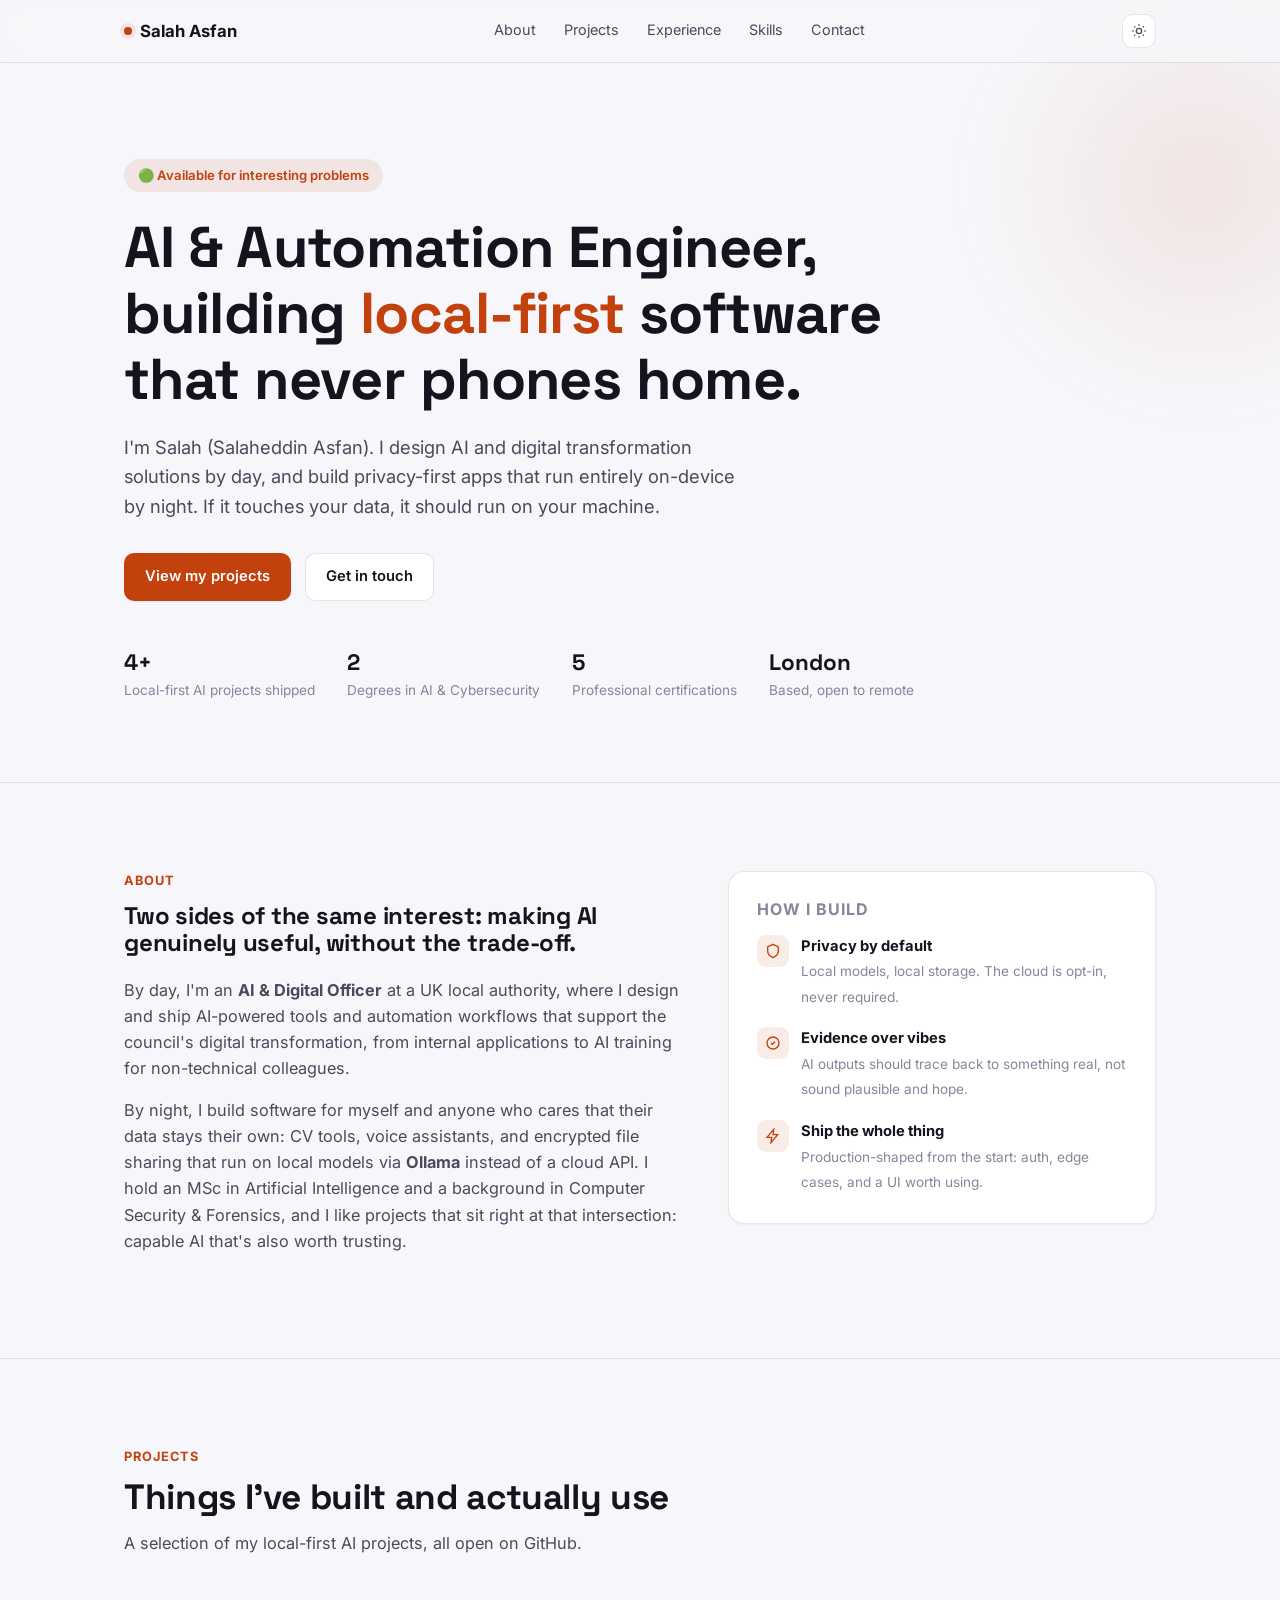
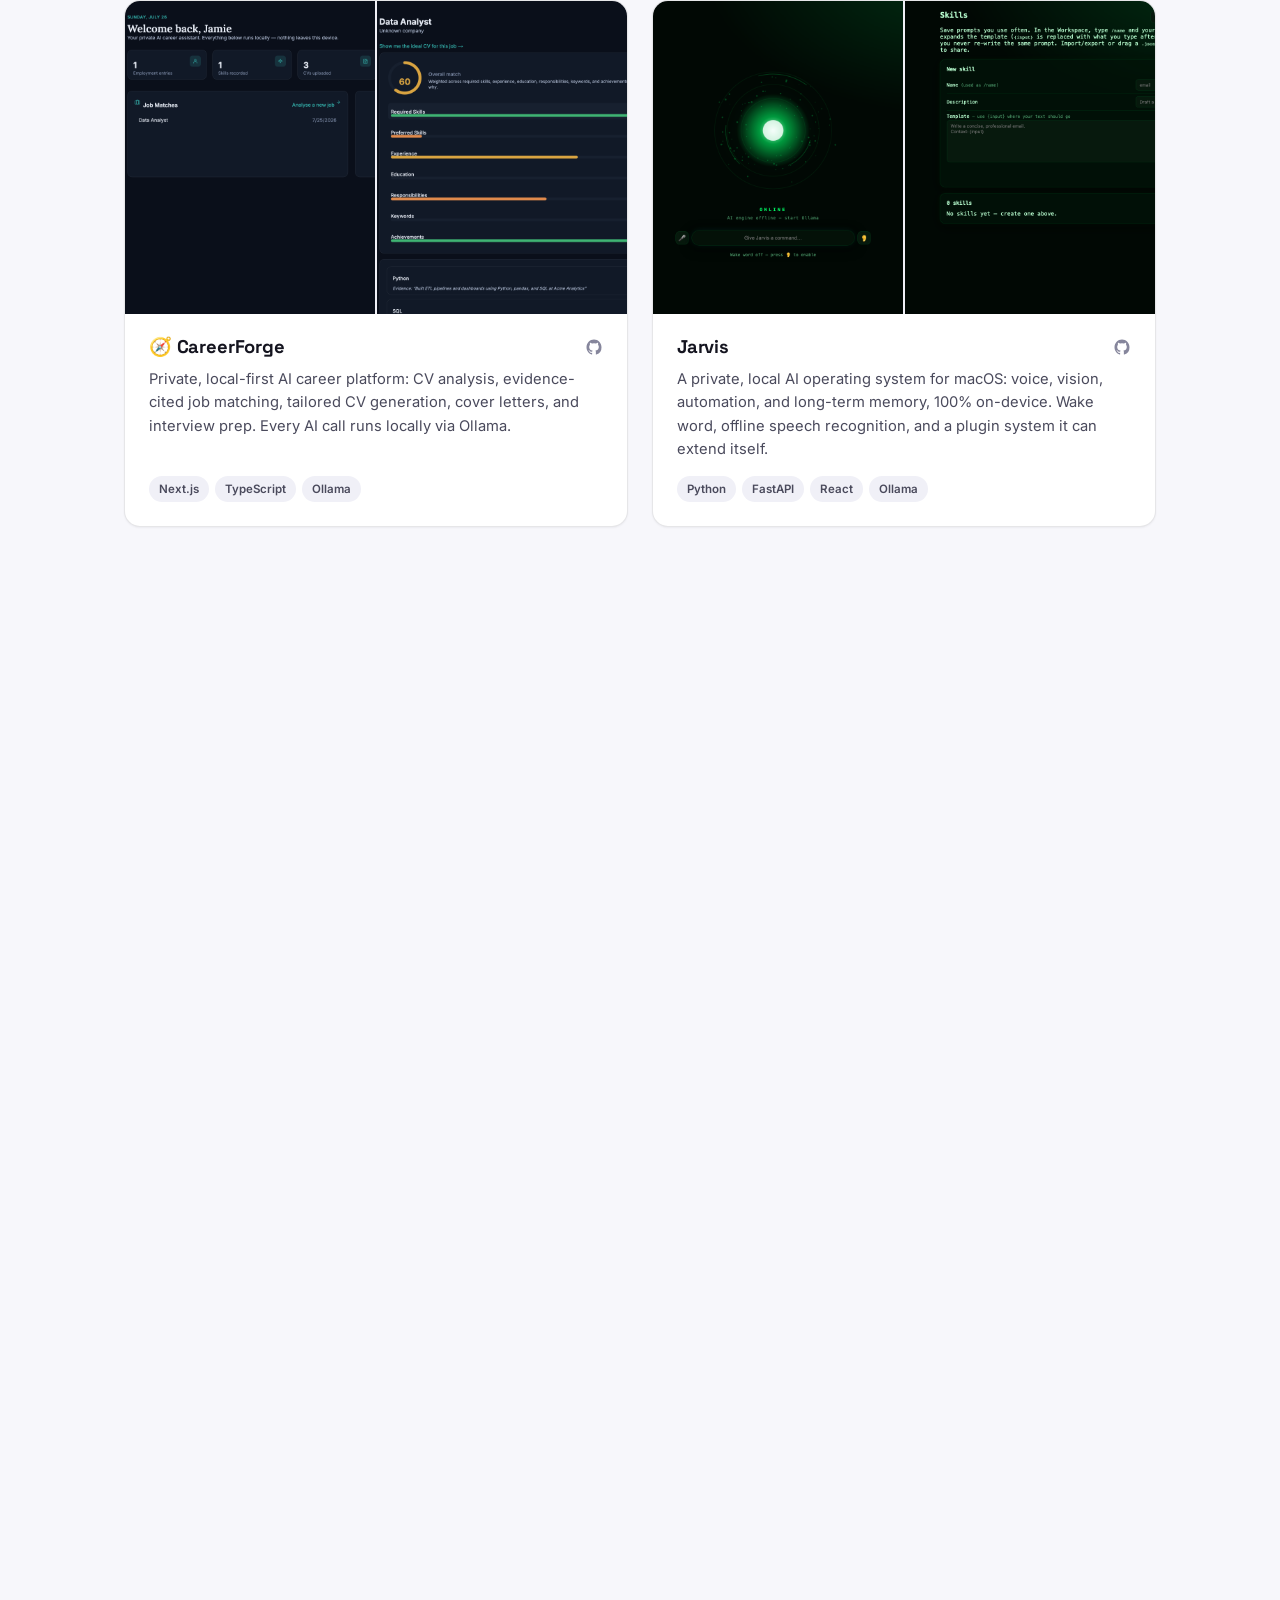
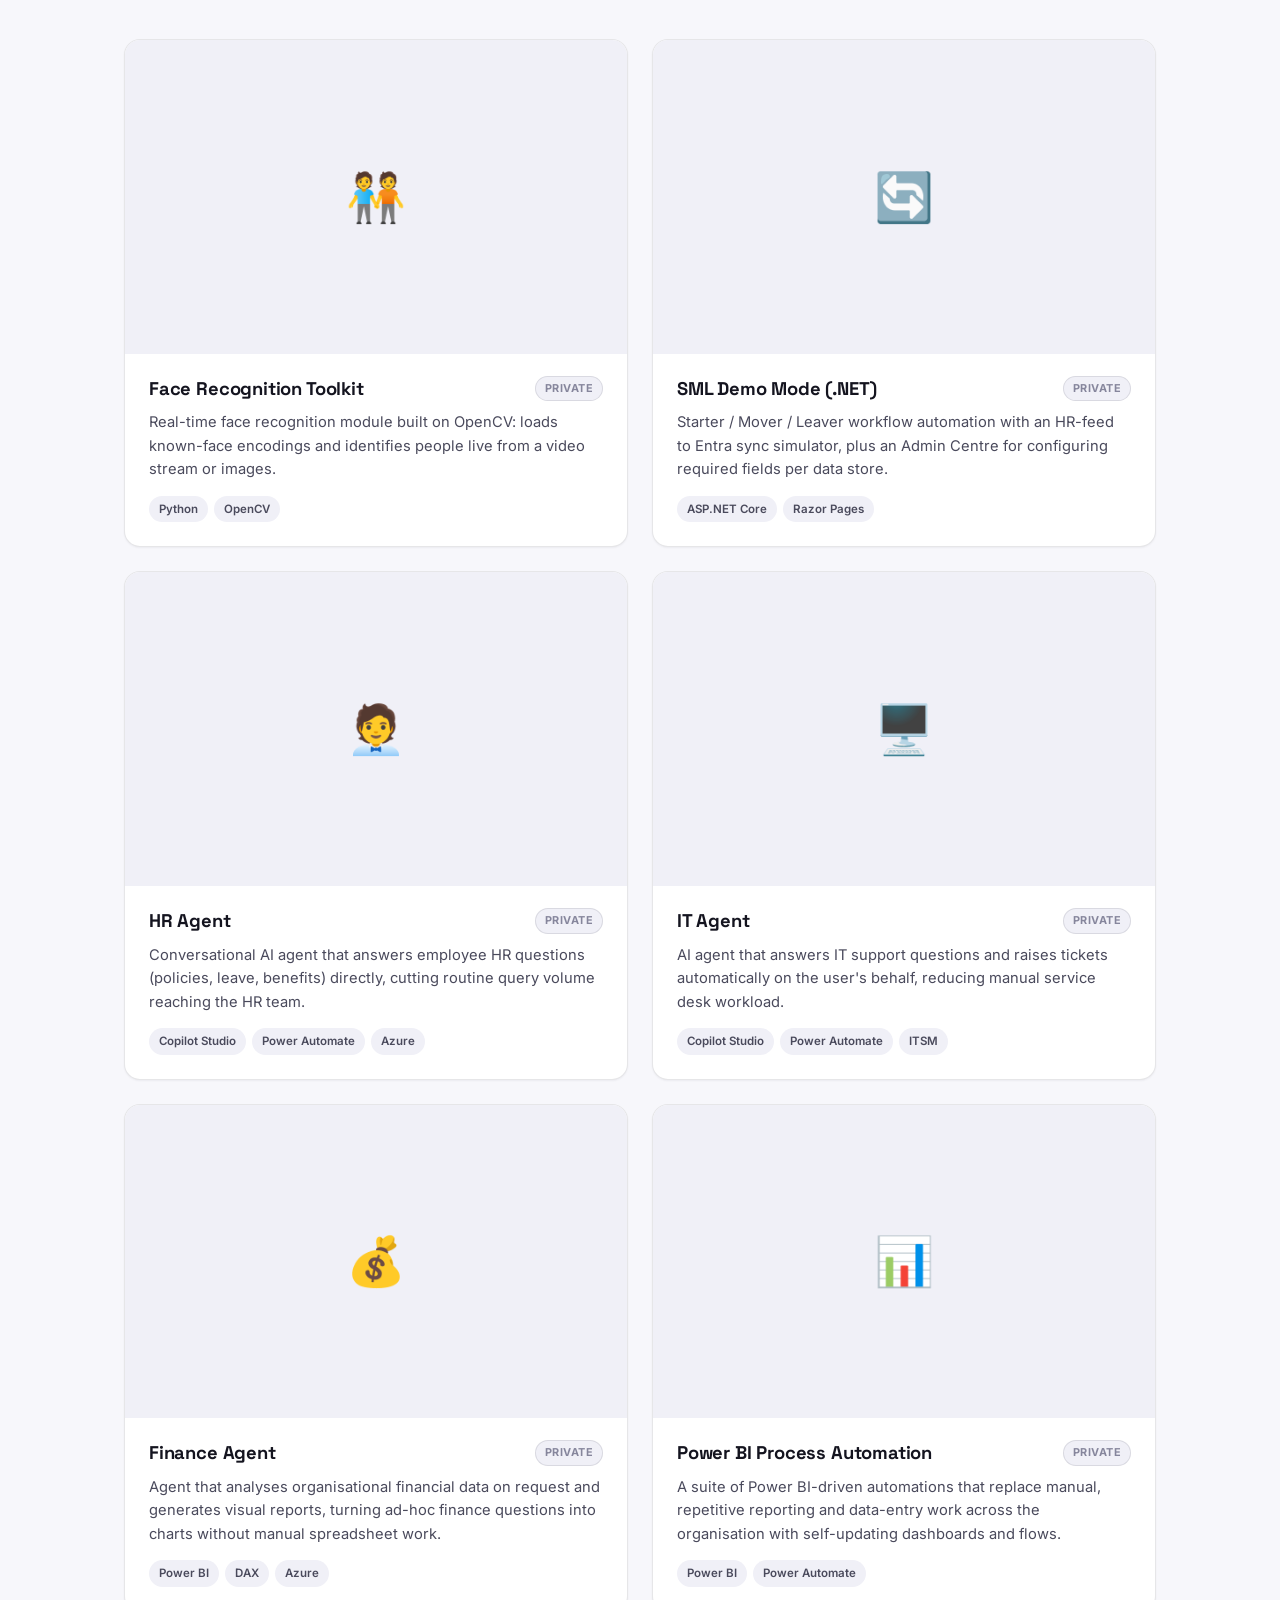
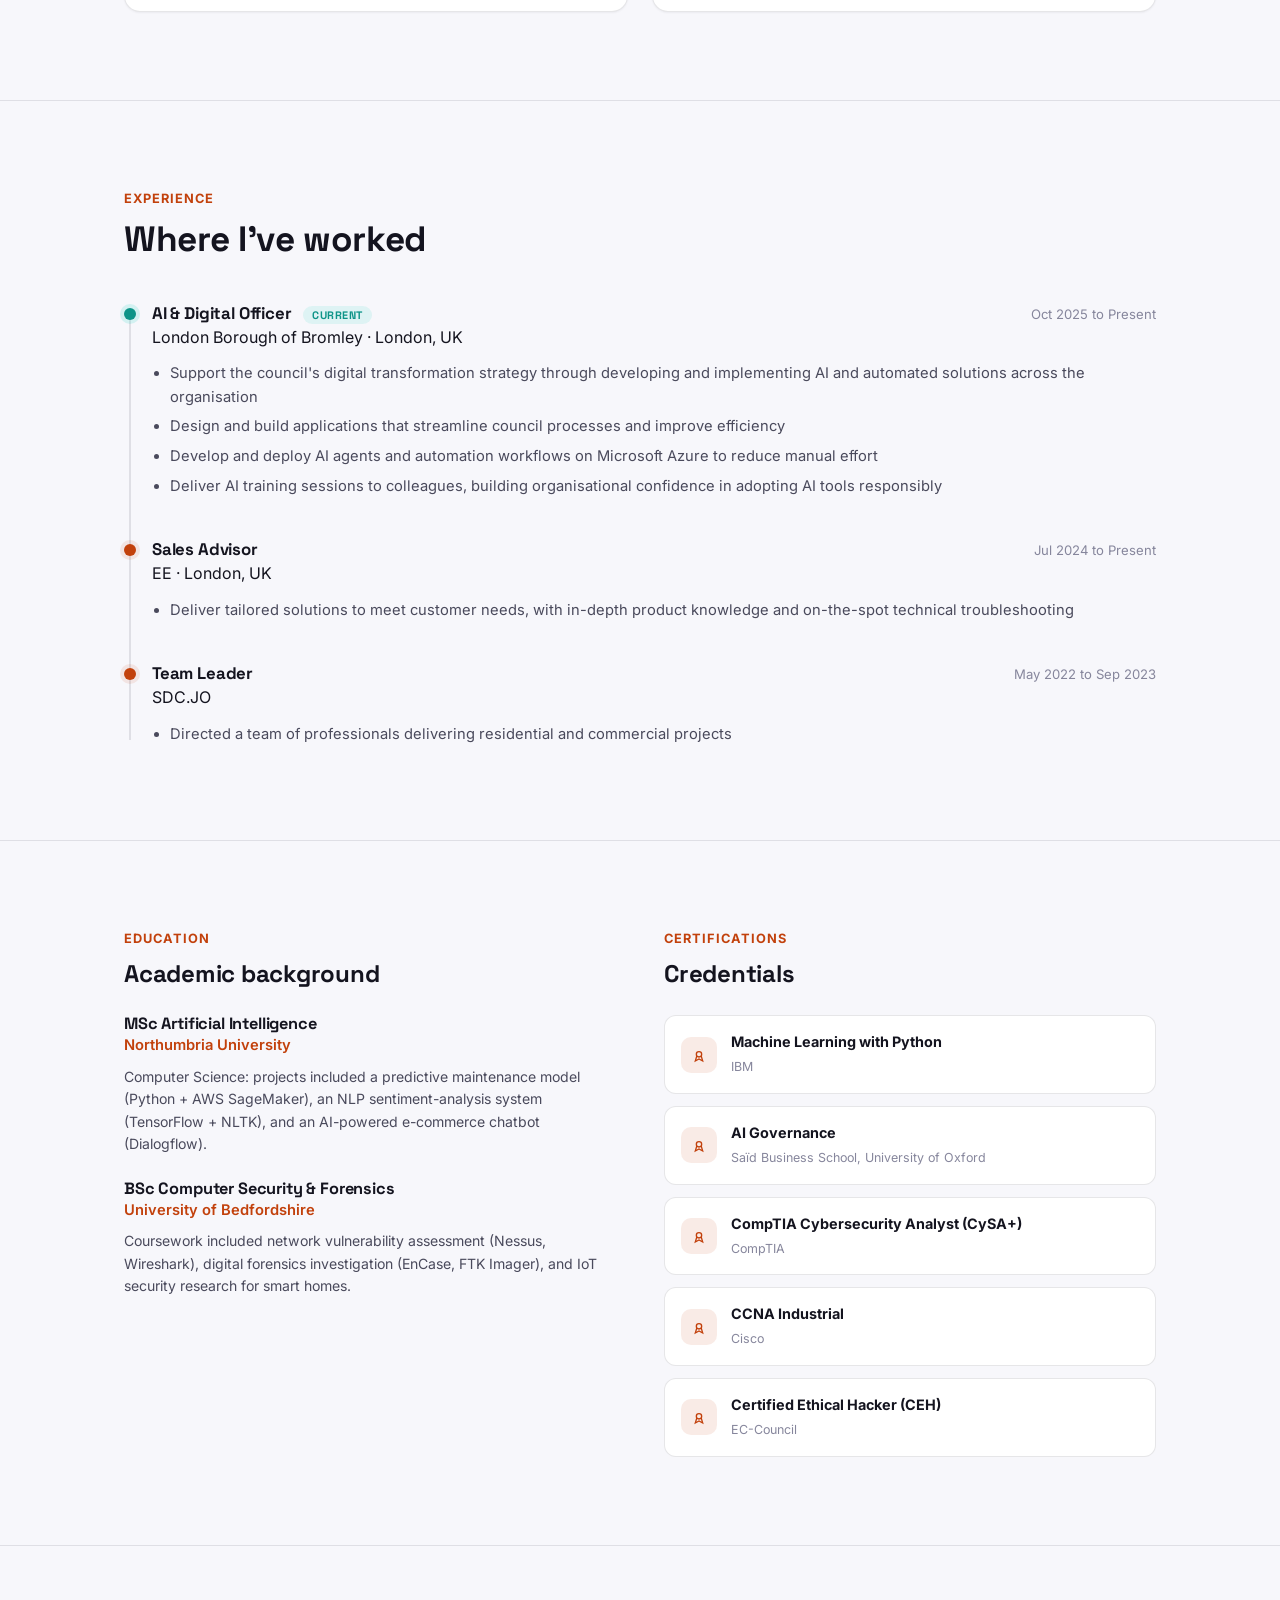
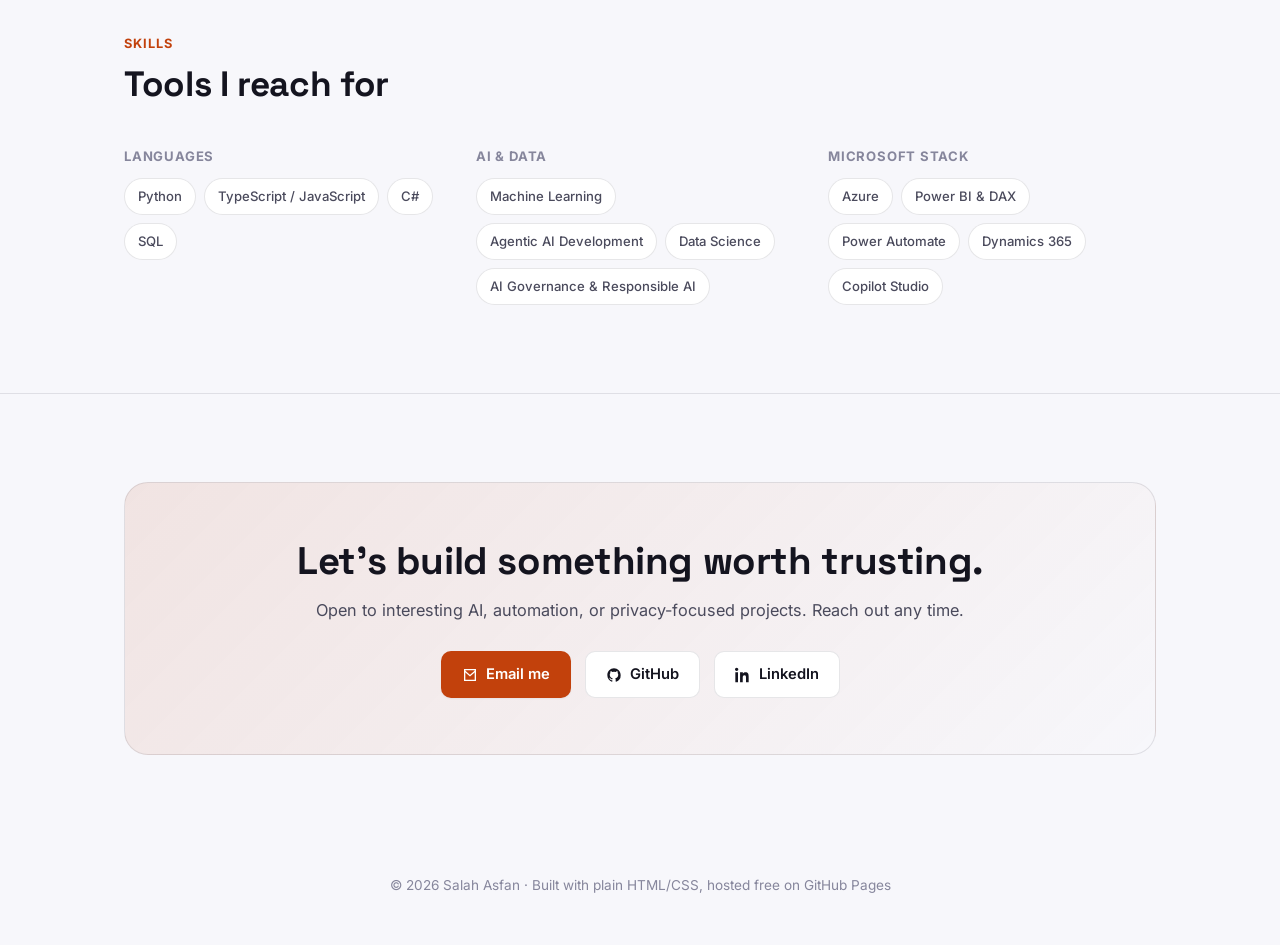
==== commit e0dcda4a: "Add Salaheddin Asfan as alternate name for SEO" ====
--- a/index.html
+++ b/index.html
@@ -4,18 +4,18 @@
 <meta charset="UTF-8" />
 <meta name="viewport" content="width=device-width, initial-scale=1.0" />
 <meta name="google-site-verification" content="TqC6VXG9THqlKISexbWGoXaZRddMfPn5Wnv7PE4-_L0" />
-<title>Salah Asfan: AI &amp; Automation Engineer</title>
-<meta name="description" content="Salah Asfan: AI &amp; Automation Engineer building local-first, privacy-first AI software." />
+<title>Salah Asfan (Salaheddin Asfan): AI &amp; Automation Engineer</title>
+<meta name="description" content="Salah Asfan (Salaheddin Asfan): AI &amp; Automation Engineer building local-first, privacy-first AI software." />
 <link rel="canonical" href="https://salahasfan02.github.io/" />
 
 <meta property="og:type" content="website" />
 <meta property="og:site_name" content="Salah Asfan" />
-<meta property="og:title" content="Salah Asfan: AI &amp; Automation Engineer" />
+<meta property="og:title" content="Salah Asfan (Salaheddin Asfan): AI &amp; Automation Engineer" />
 <meta property="og:description" content="AI &amp; Automation Engineer building local-first, privacy-first AI software." />
 <meta property="og:url" content="https://salahasfan02.github.io/" />
 
 <meta name="twitter:card" content="summary" />
-<meta name="twitter:title" content="Salah Asfan: AI &amp; Automation Engineer" />
+<meta name="twitter:title" content="Salah Asfan (Salaheddin Asfan): AI &amp; Automation Engineer" />
 <meta name="twitter:description" content="AI &amp; Automation Engineer building local-first, privacy-first AI software." />
 
 <link rel="icon" href="data:image/svg+xml,<svg xmlns=%22http://www.w3.org/2000/svg%22 viewBox=%220 0 100 100%22><circle cx=%2250%22 cy=%2250%22 r=%2242%22 fill=%22%235b4dd6%22/></svg>" />
@@ -25,6 +25,7 @@
   "@context": "https://schema.org",
   "@type": "Person",
   "name": "Salah Asfan",
+  "alternateName": "Salaheddin Asfan",
   "url": "https://salahasfan02.github.io/",
   "jobTitle": "AI & Automation Engineer",
   "email": "mailto:salah.asfan@outlook.com",
@@ -77,7 +78,7 @@
   <div class="container">
     <span class="eyebrow">🟢 Available for interesting problems</span>
     <h1 class="reveal">AI &amp; Automation Engineer, building <span class="accent-text">local-first</span> software that never phones home.</h1>
-    <p class="lede reveal">I'm Salah. I design AI and digital transformation solutions by day, and build privacy-first apps that run entirely on-device by night. If it touches your data, it should run on your machine.</p>
+    <p class="lede reveal">I'm Salah (Salaheddin Asfan). I design AI and digital transformation solutions by day, and build privacy-first apps that run entirely on-device by night. If it touches your data, it should run on your machine.</p>
     <div class="hero-actions reveal">
       <a class="btn btn-primary" href="#projects">View my projects</a>
       <a class="btn btn-ghost" href="#contact">Get in touch</a>
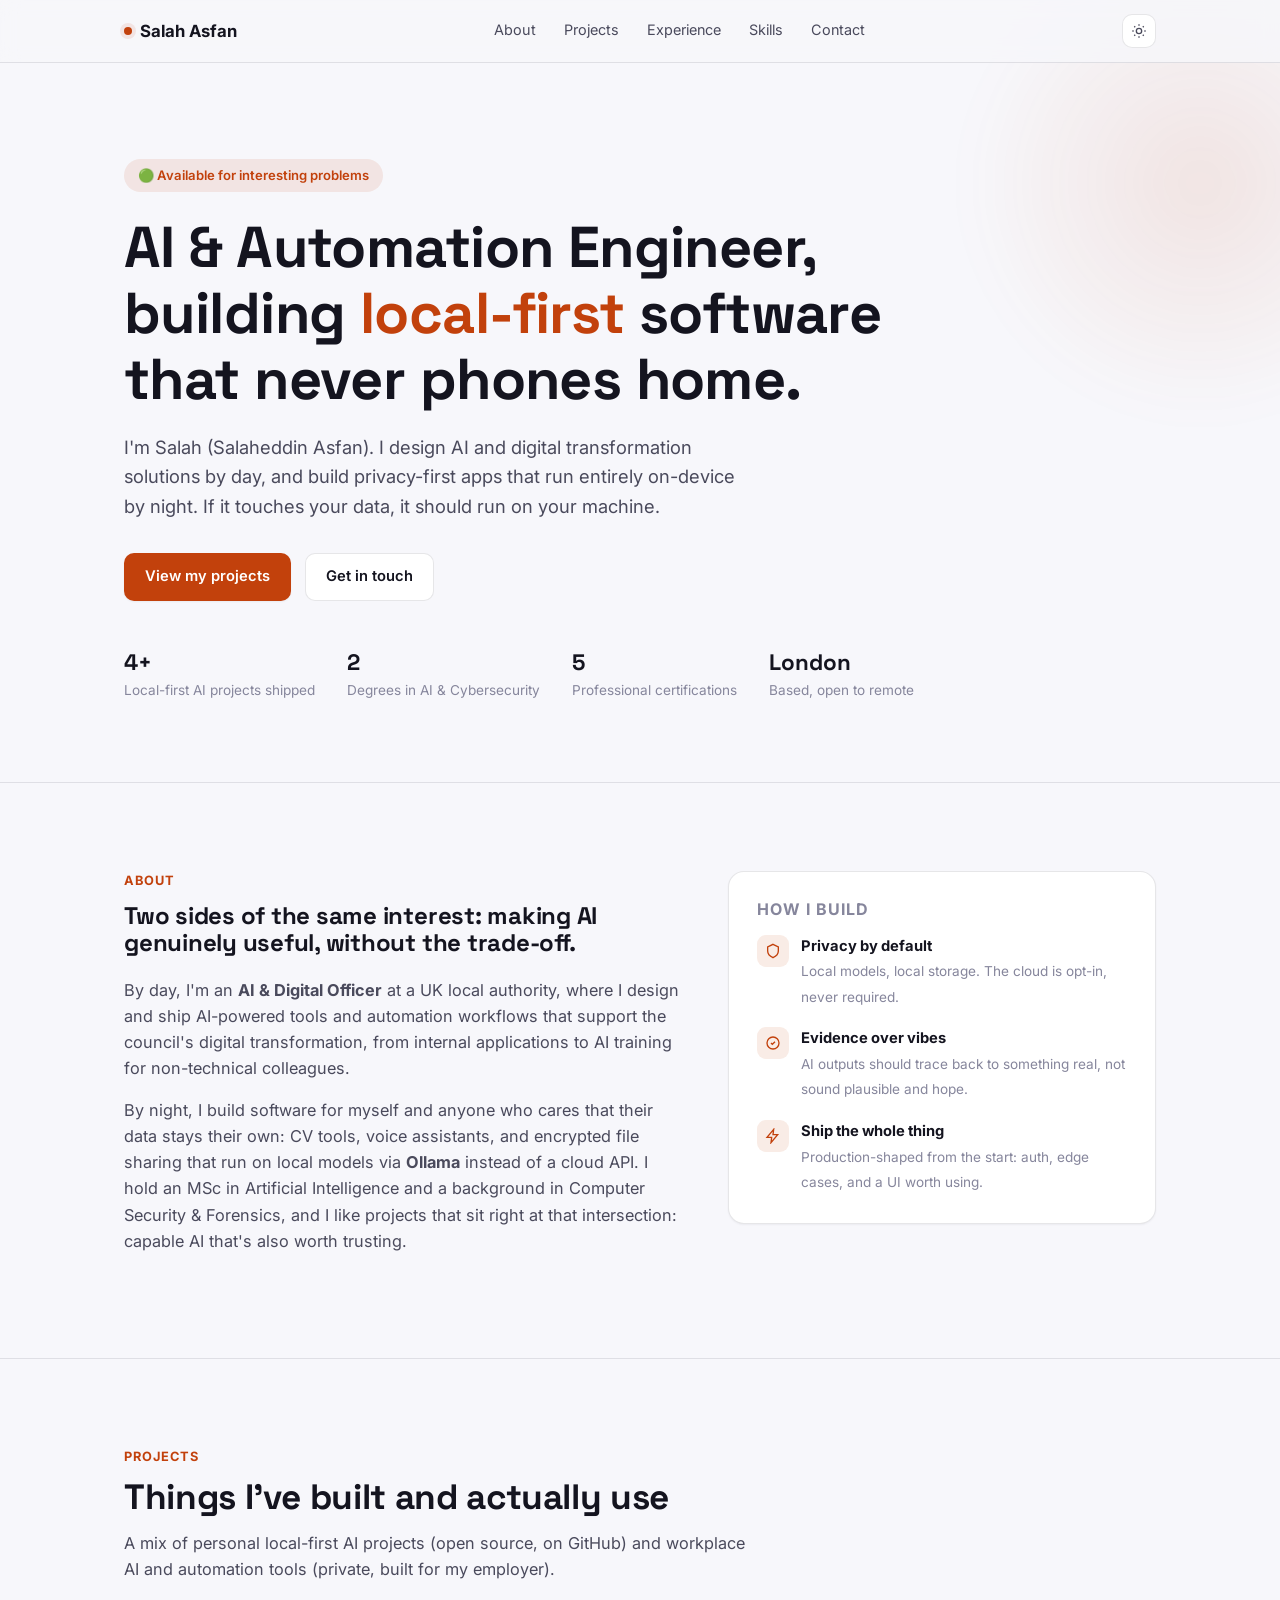
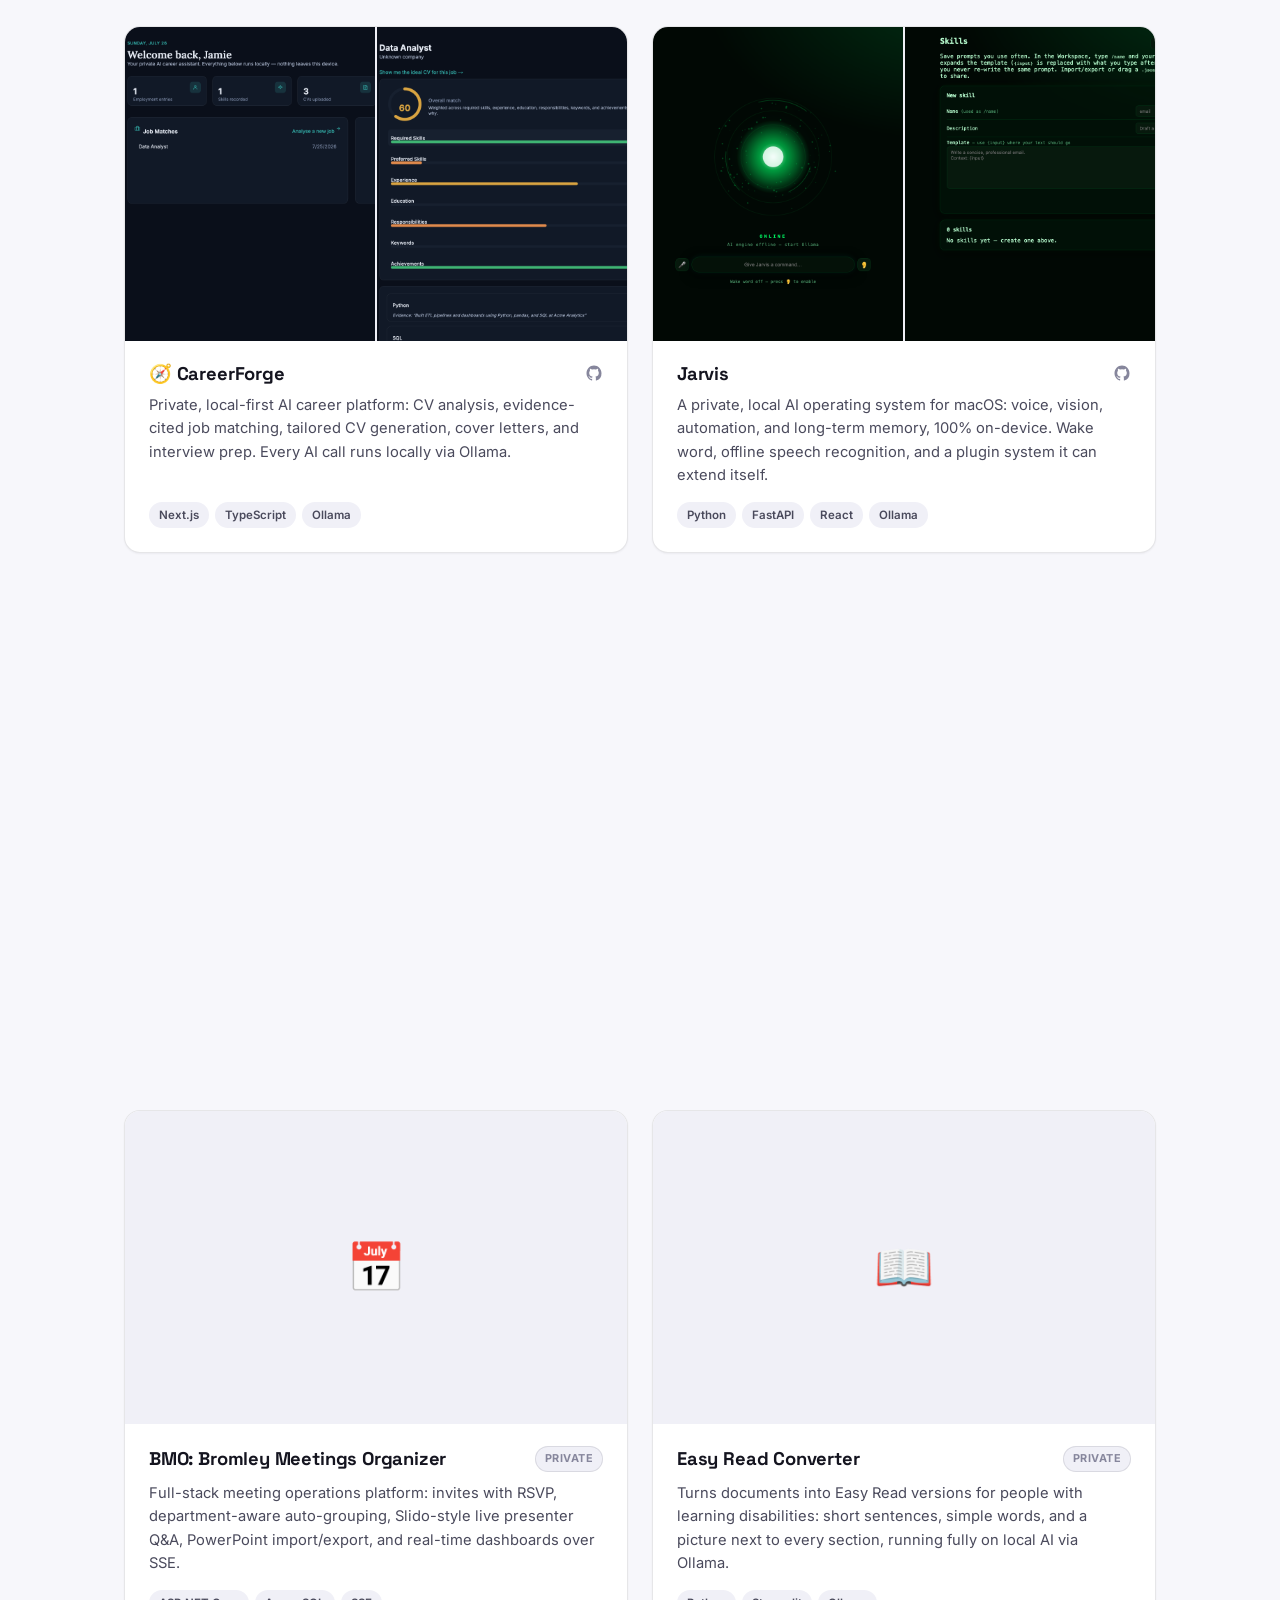
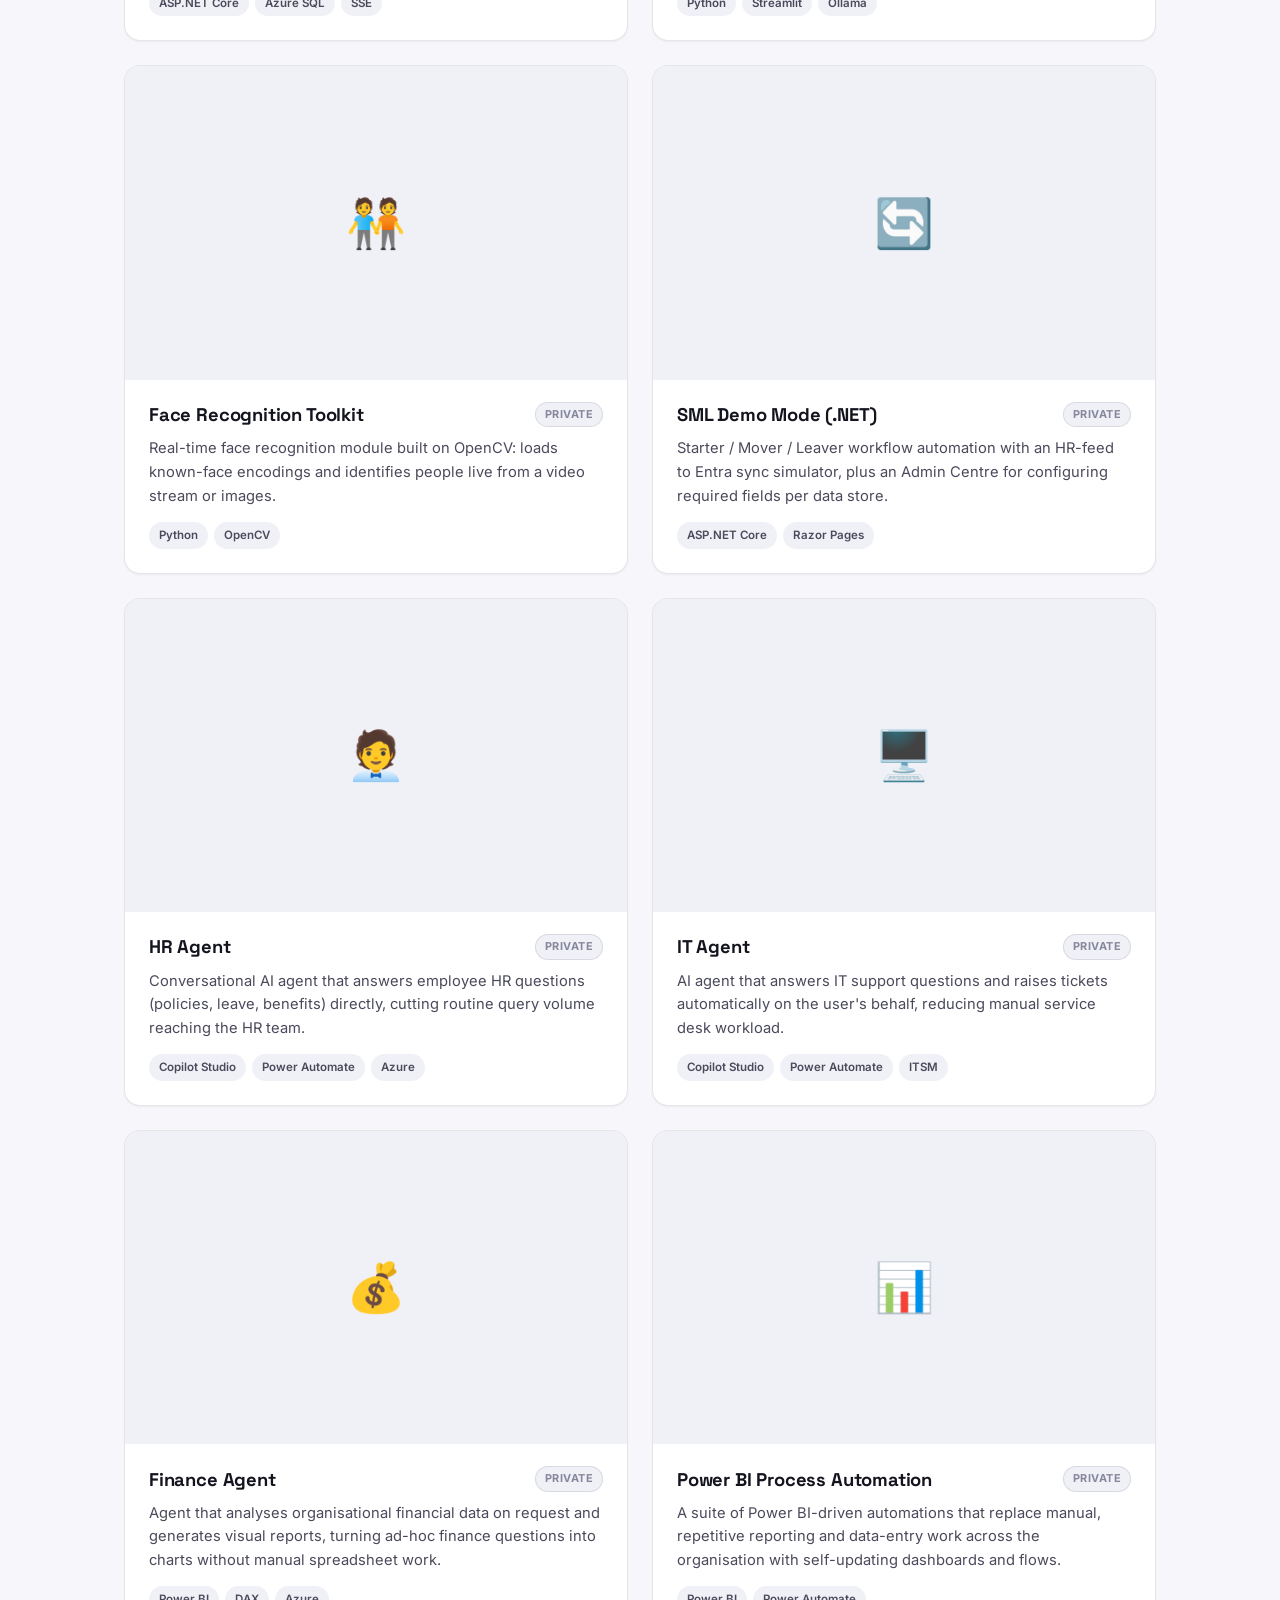
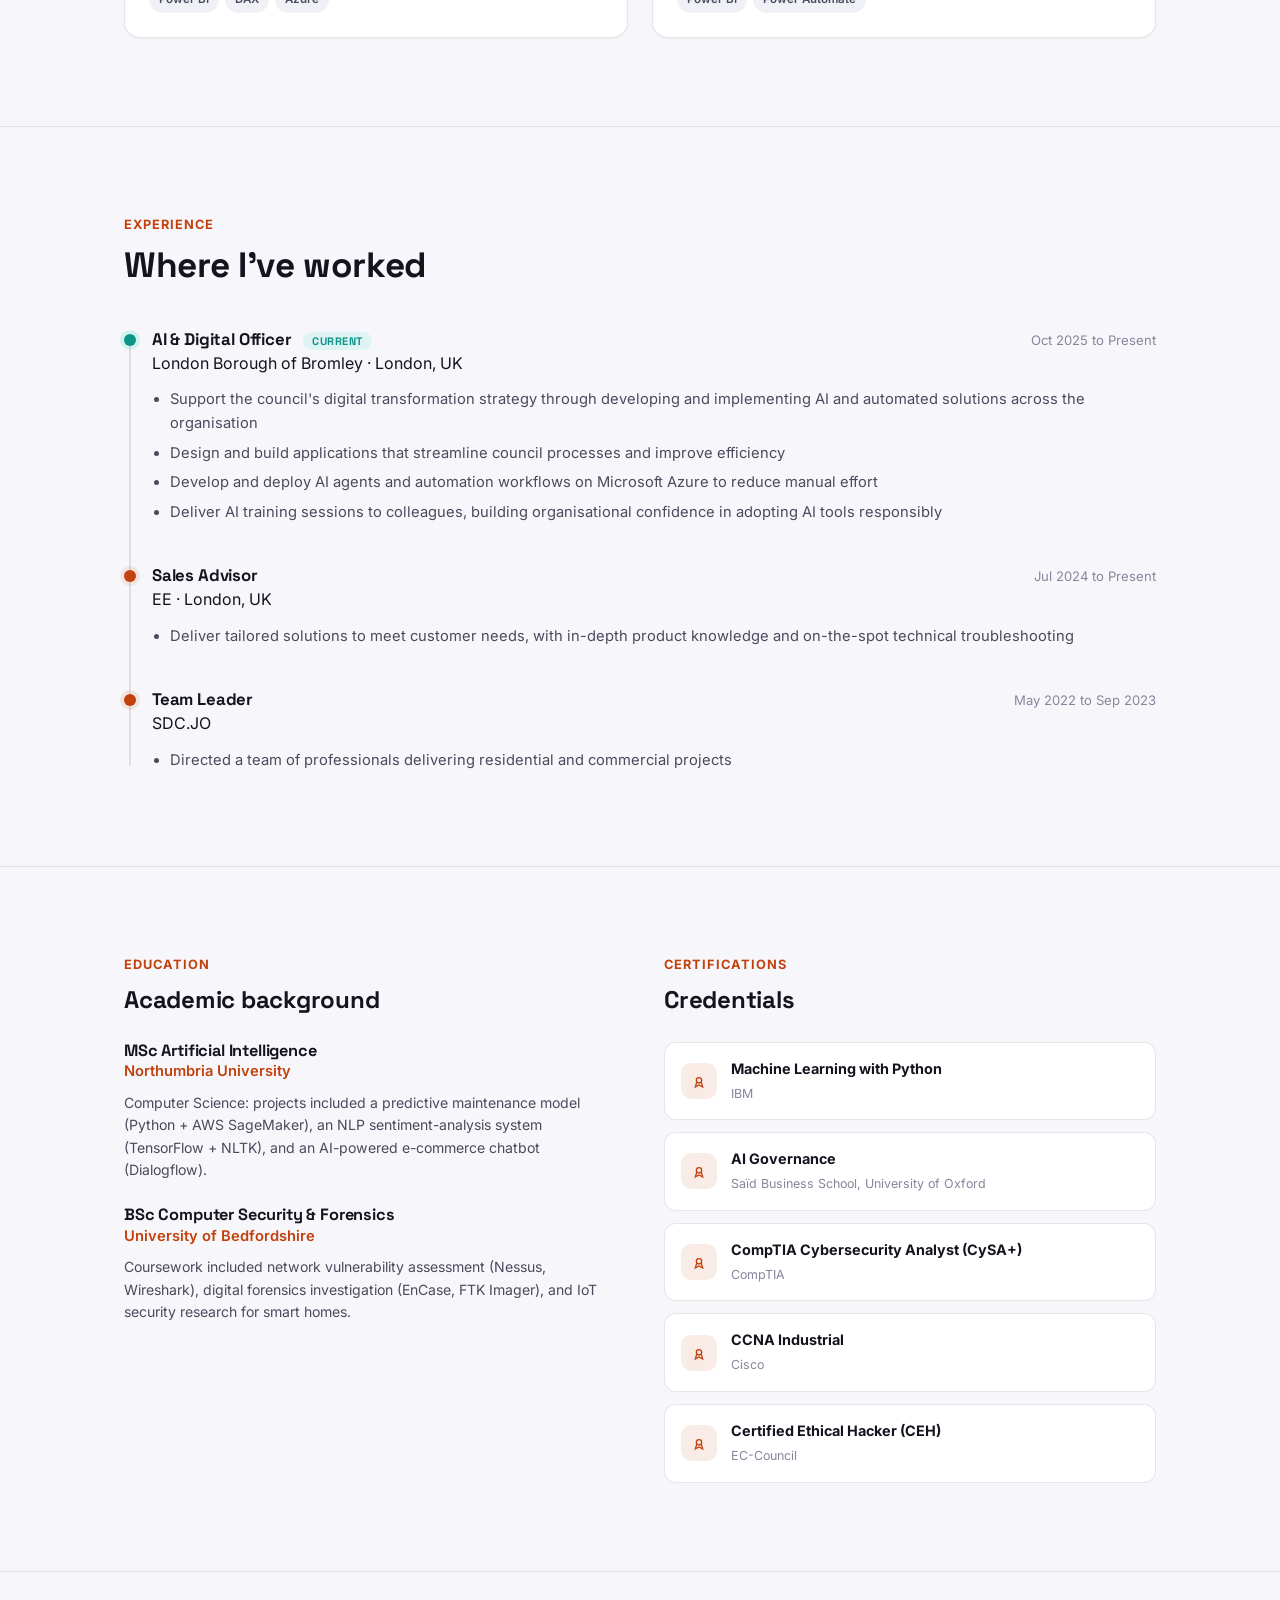
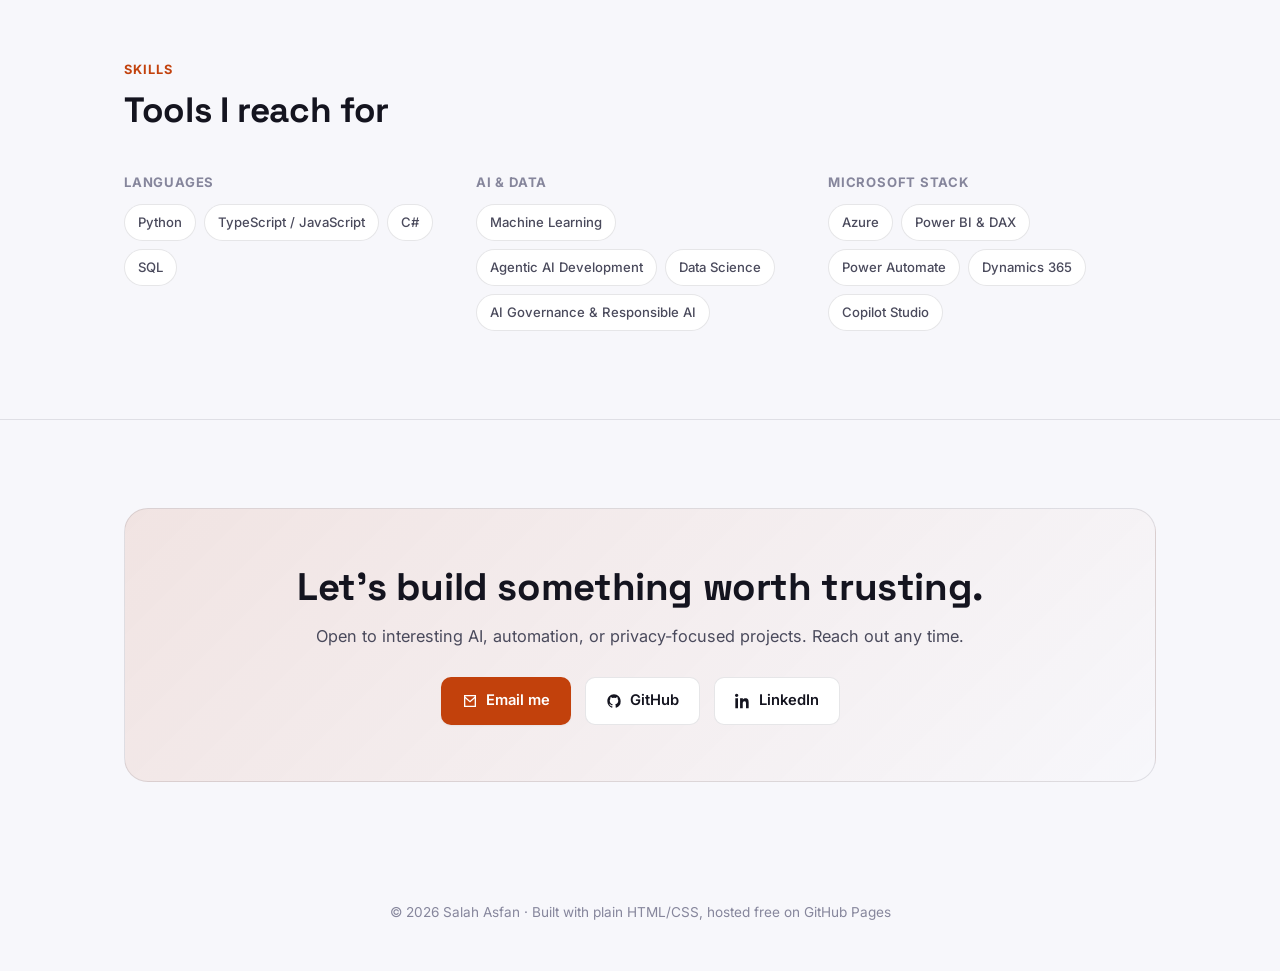
==== commit f9454dec: "Fix projects subtitle - not all projects are local-first AI or open source" ====
--- a/index.html
+++ b/index.html
@@ -129,7 +129,7 @@
     <div class="section-head reveal">
       <span class="section-tag">Projects</span>
       <h2>Things I've built and actually use</h2>
-      <p>A selection of my local-first AI projects, all open on GitHub.</p>
+      <p>A mix of personal local-first AI projects (open source, on GitHub) and workplace AI and automation tools (private, built for my employer).</p>
     </div>
     <div class="projects-grid">
 
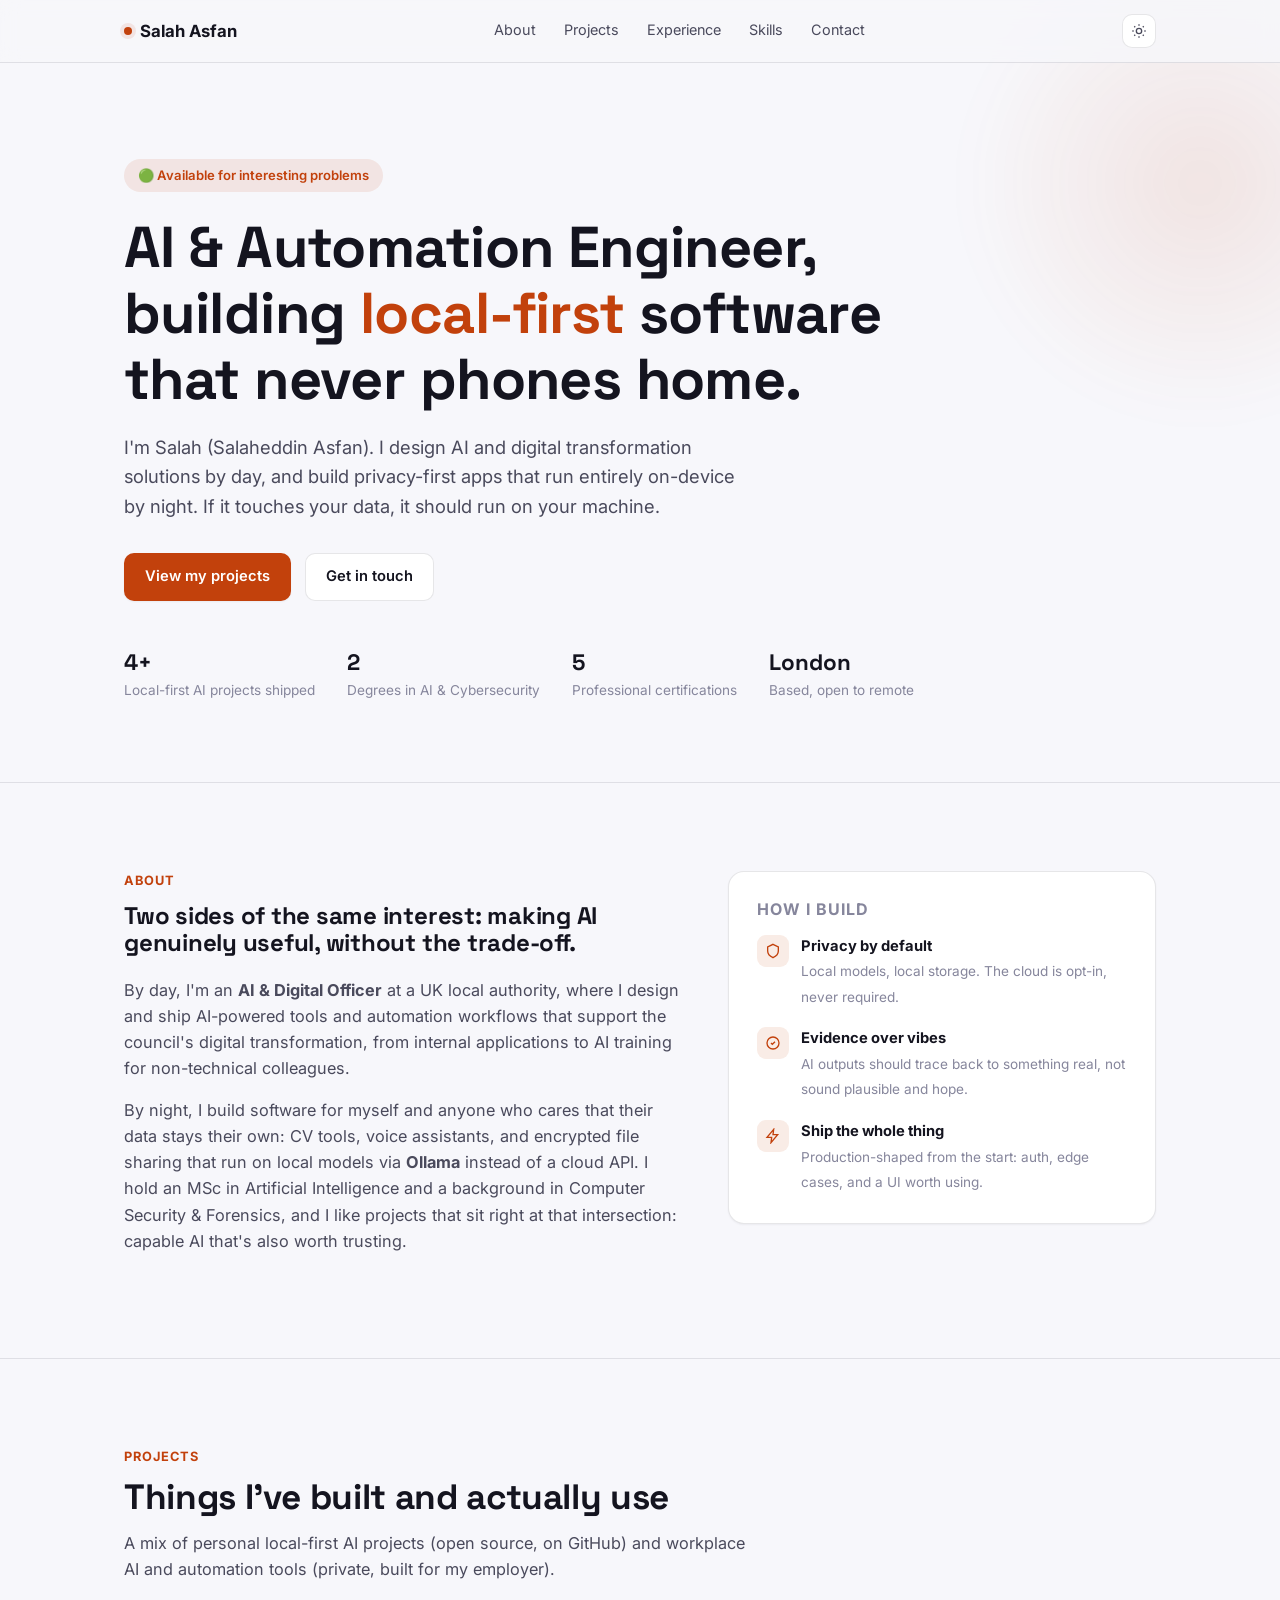
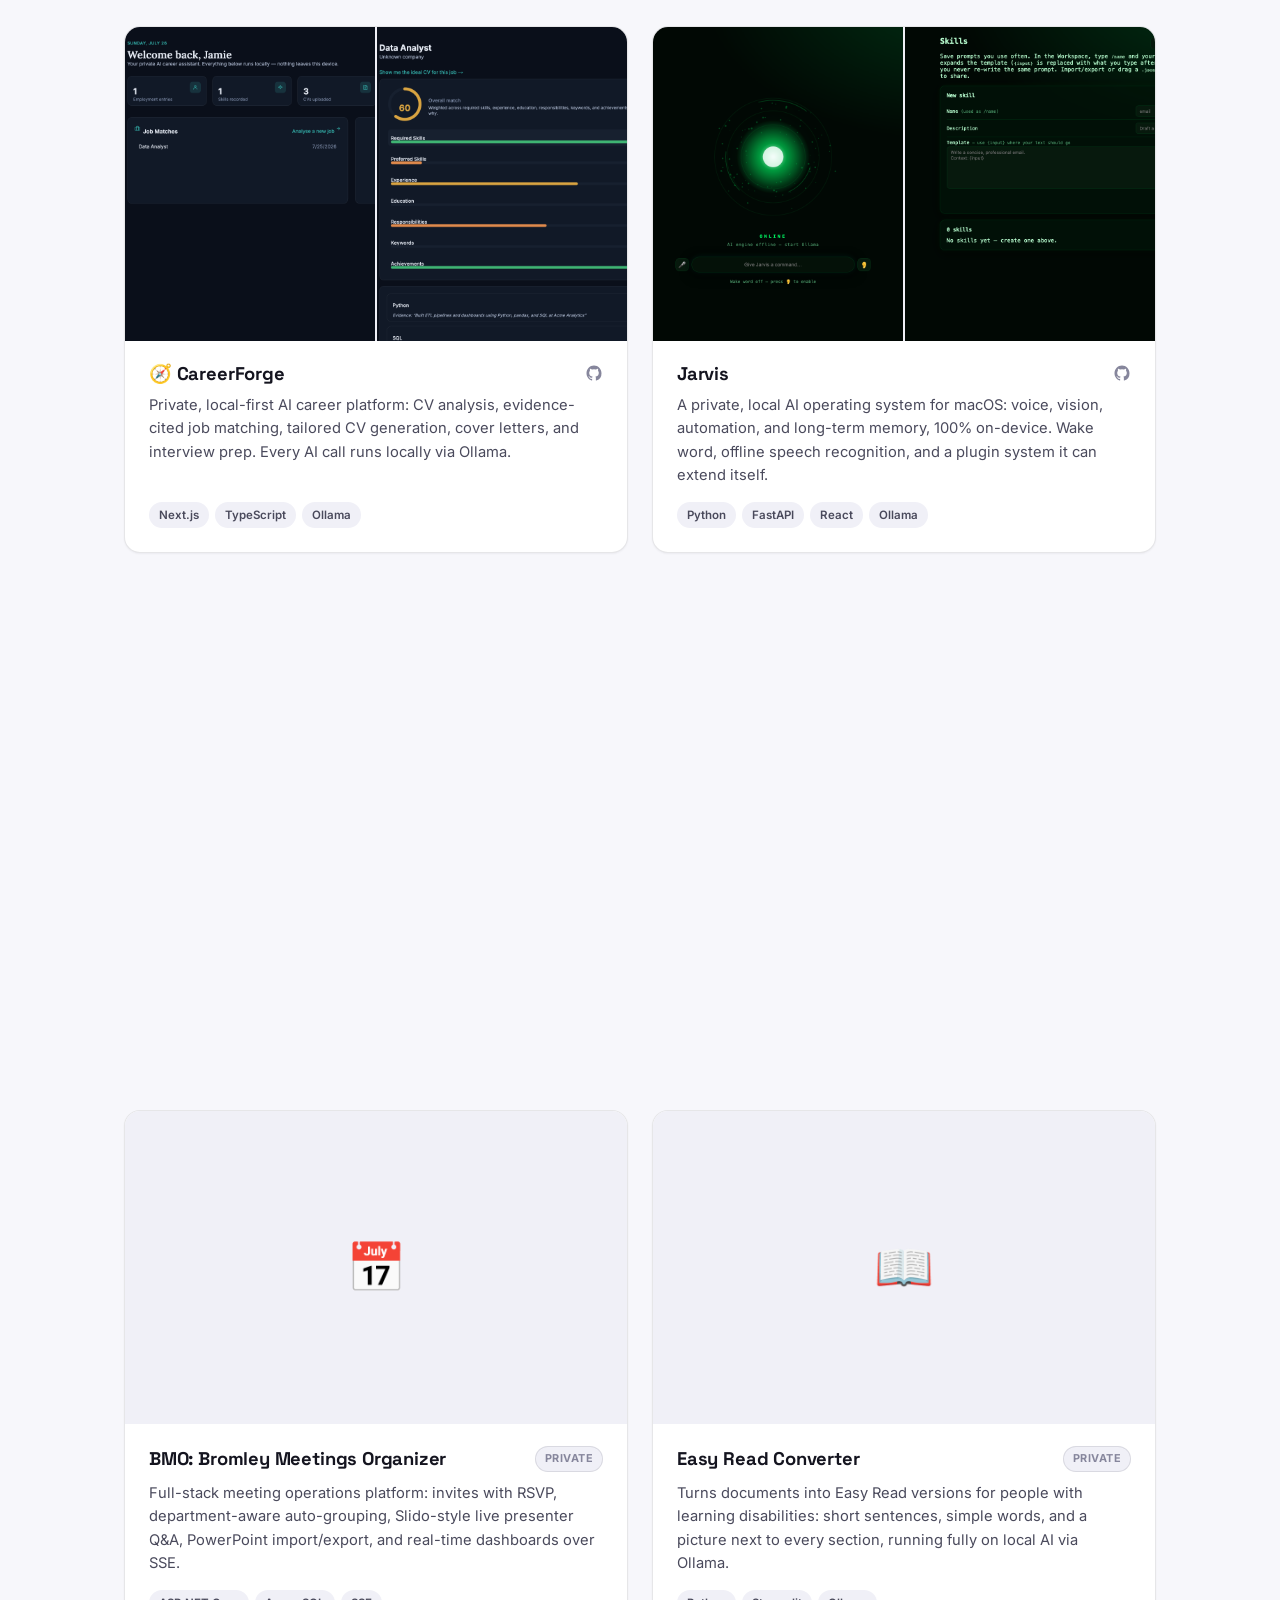
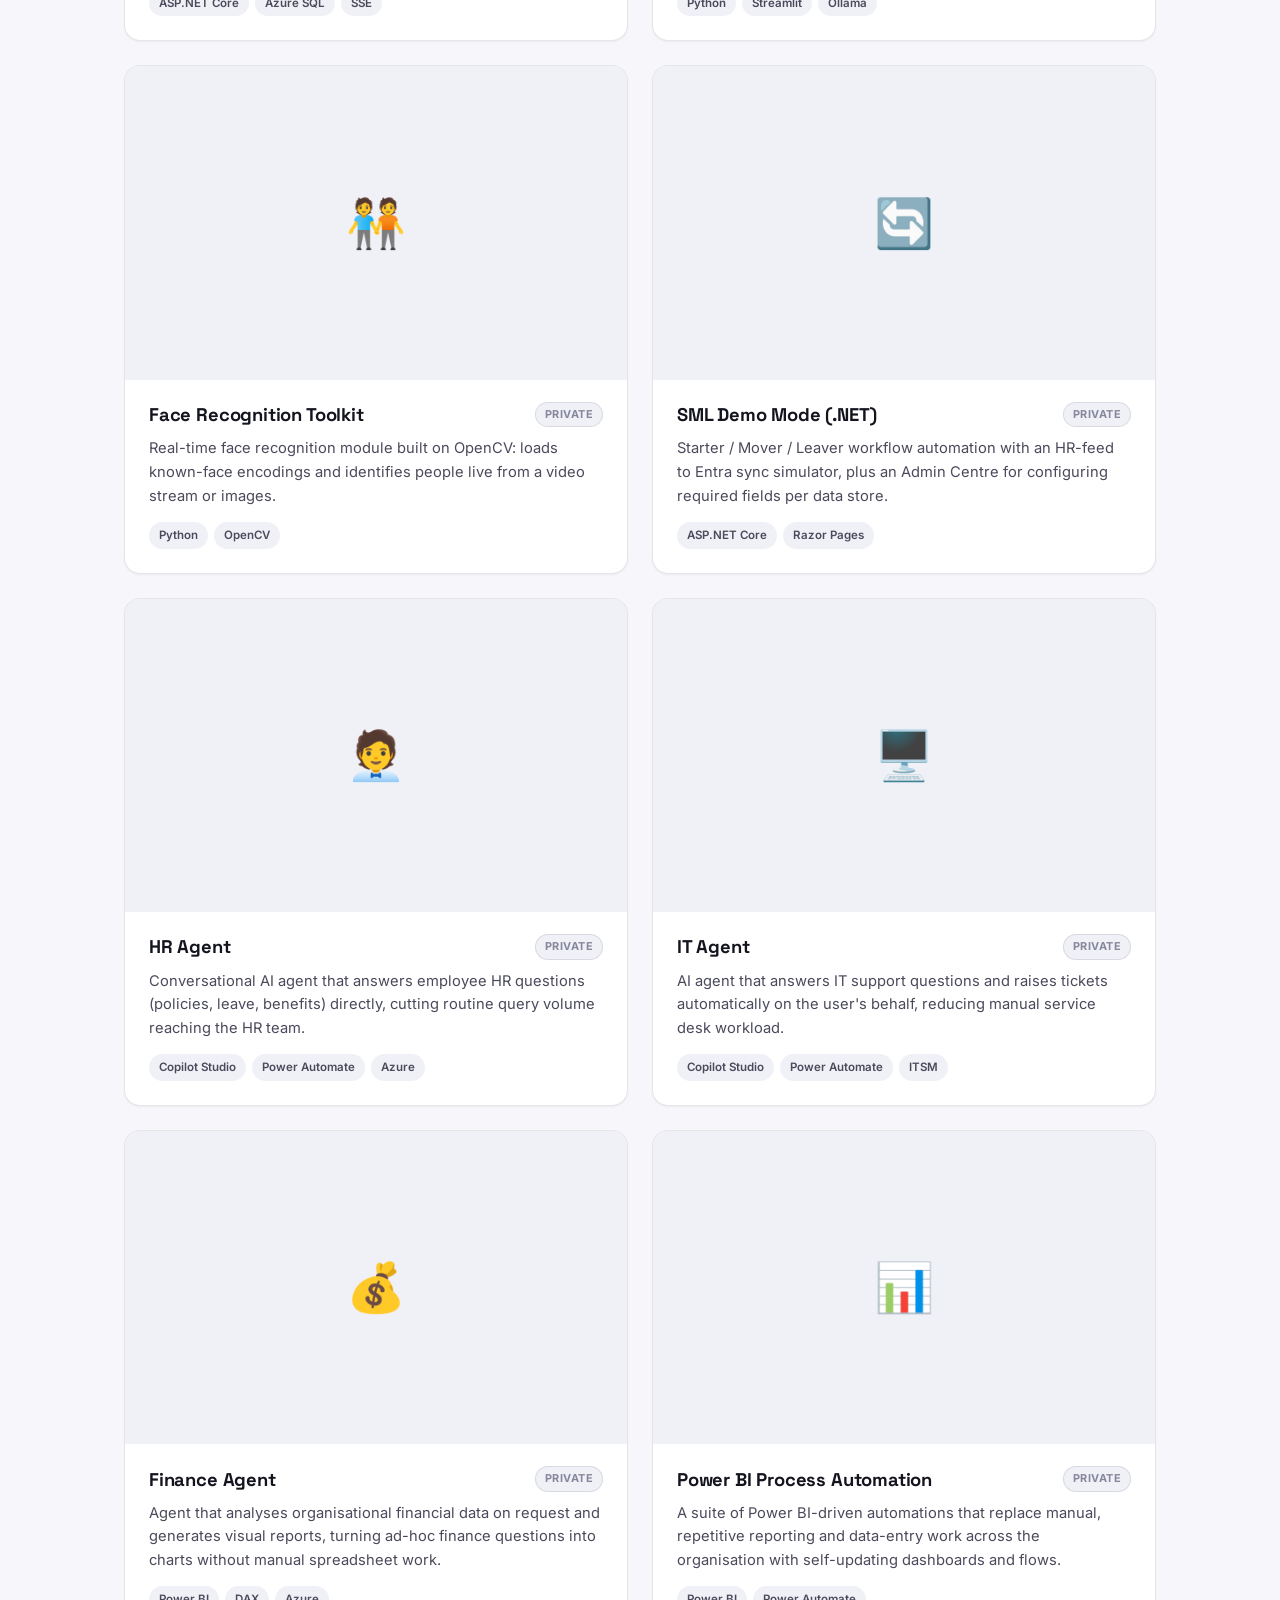
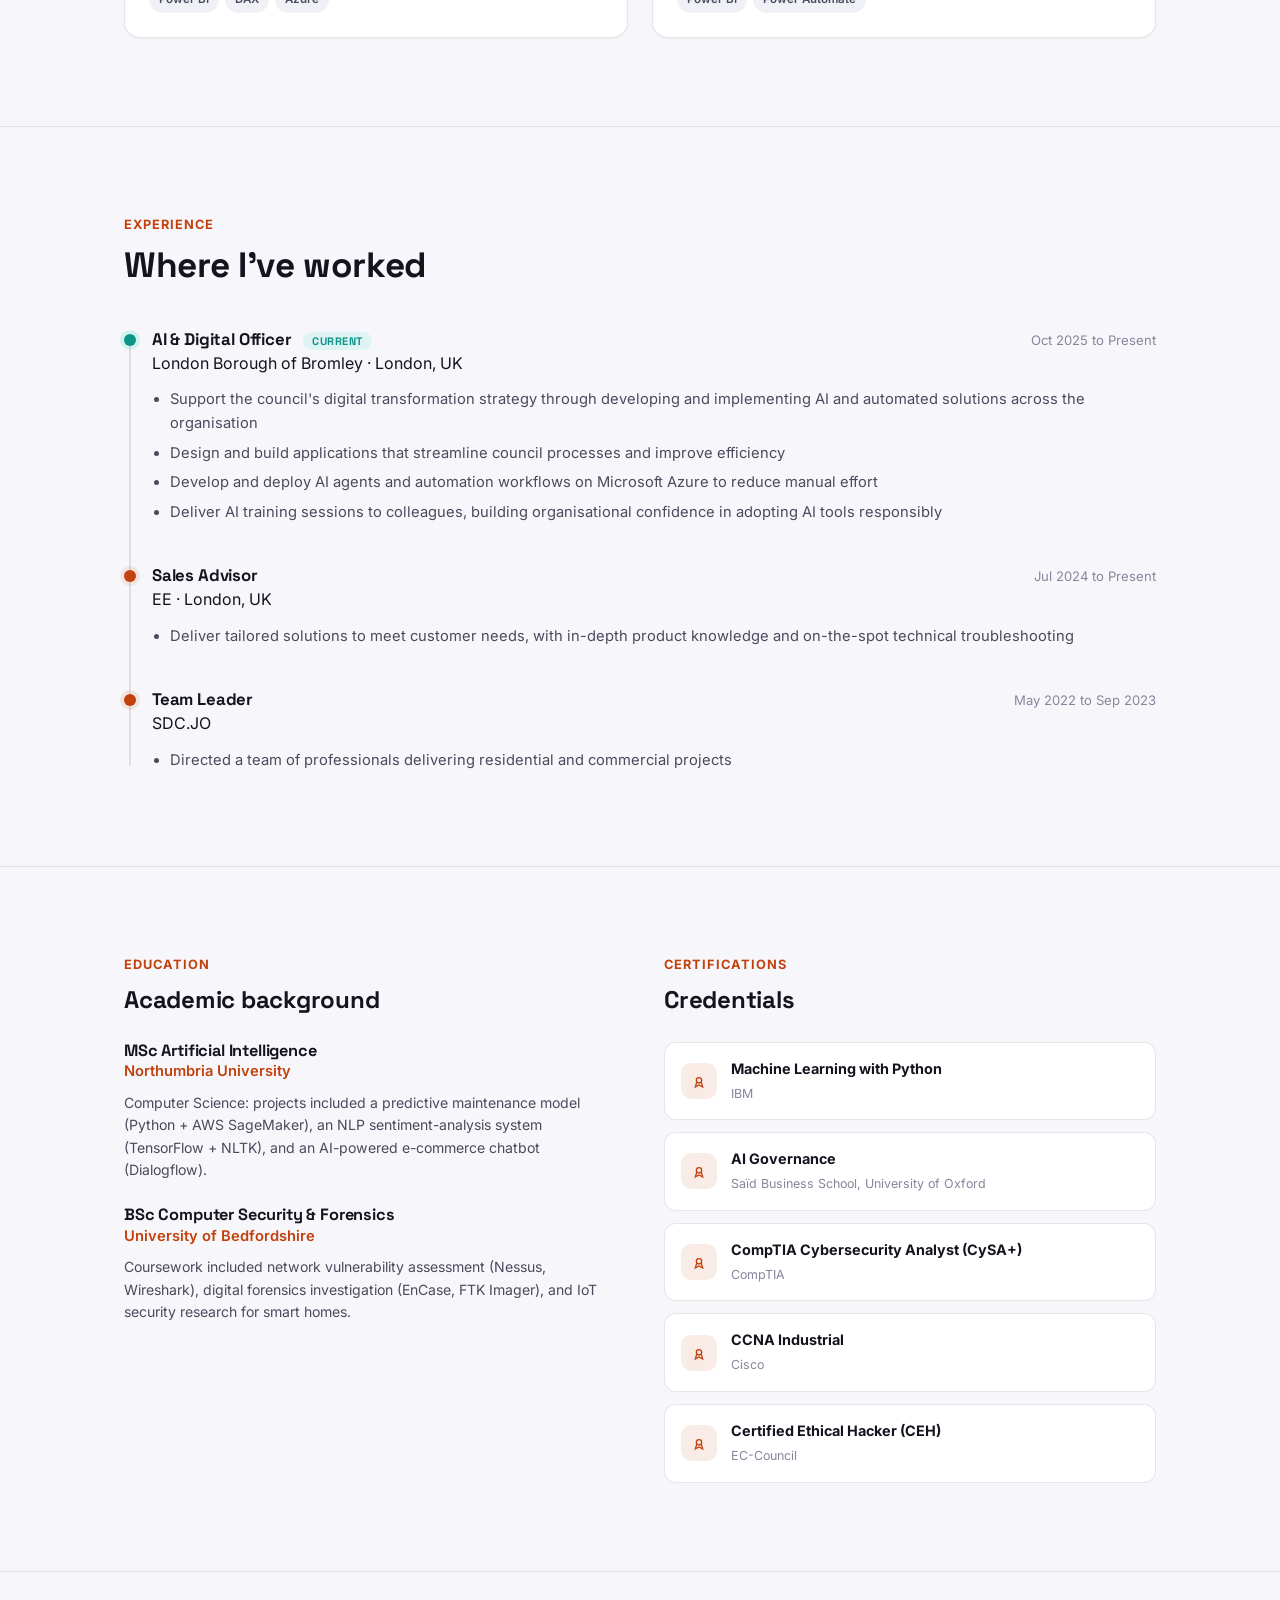
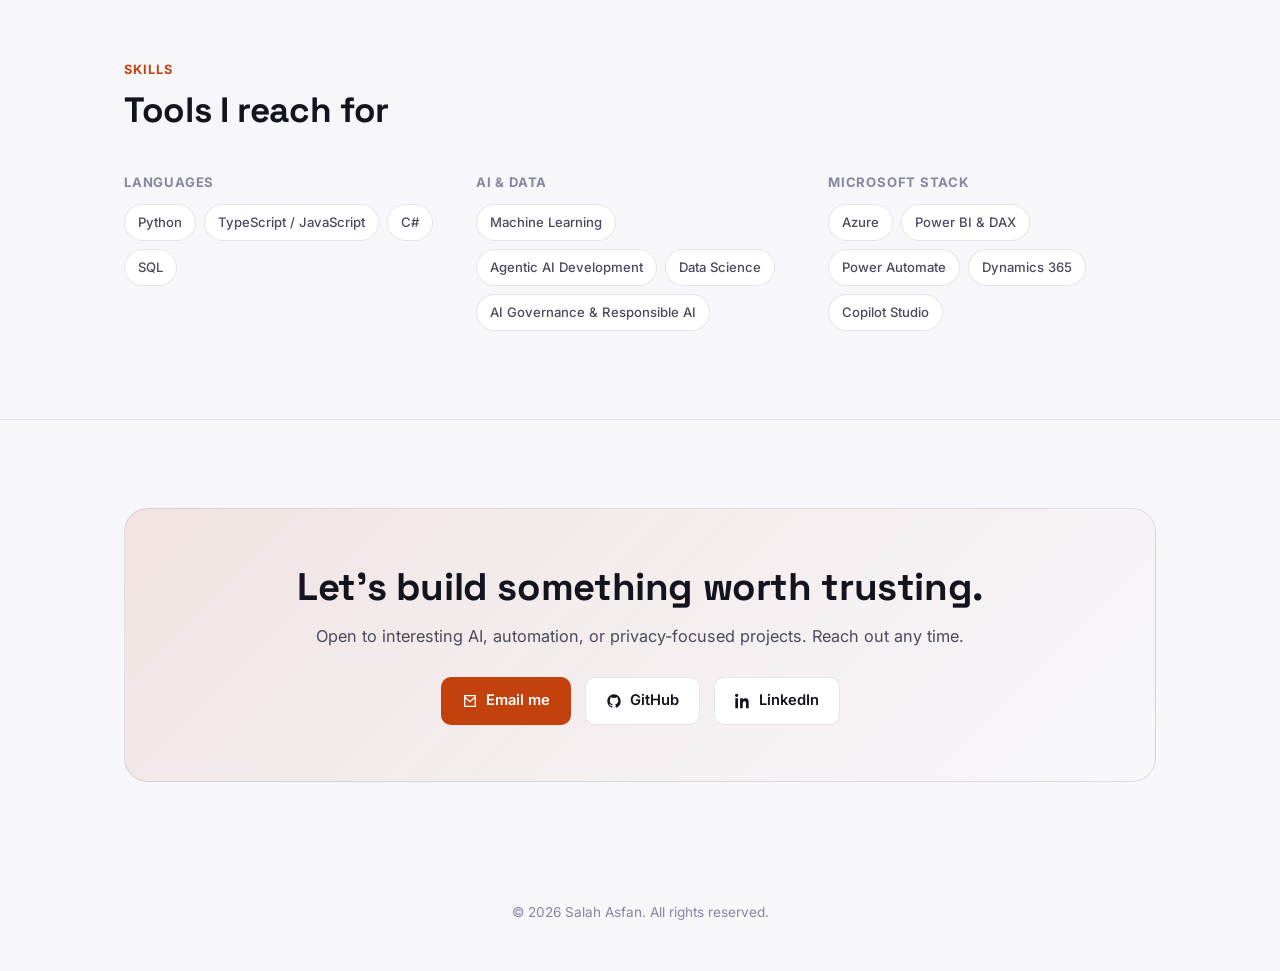
==== commit 45051060: "Simplify footer copyright line" ====
--- a/index.html
+++ b/index.html
@@ -472,7 +472,7 @@
 
 <footer>
   <div class="container">
-    &copy; <span id="year"></span> Salah Asfan · Built with plain HTML/CSS, hosted free on GitHub Pages
+    &copy; <span id="year"></span> Salah Asfan. All rights reserved.
   </div>
 </footer>
 
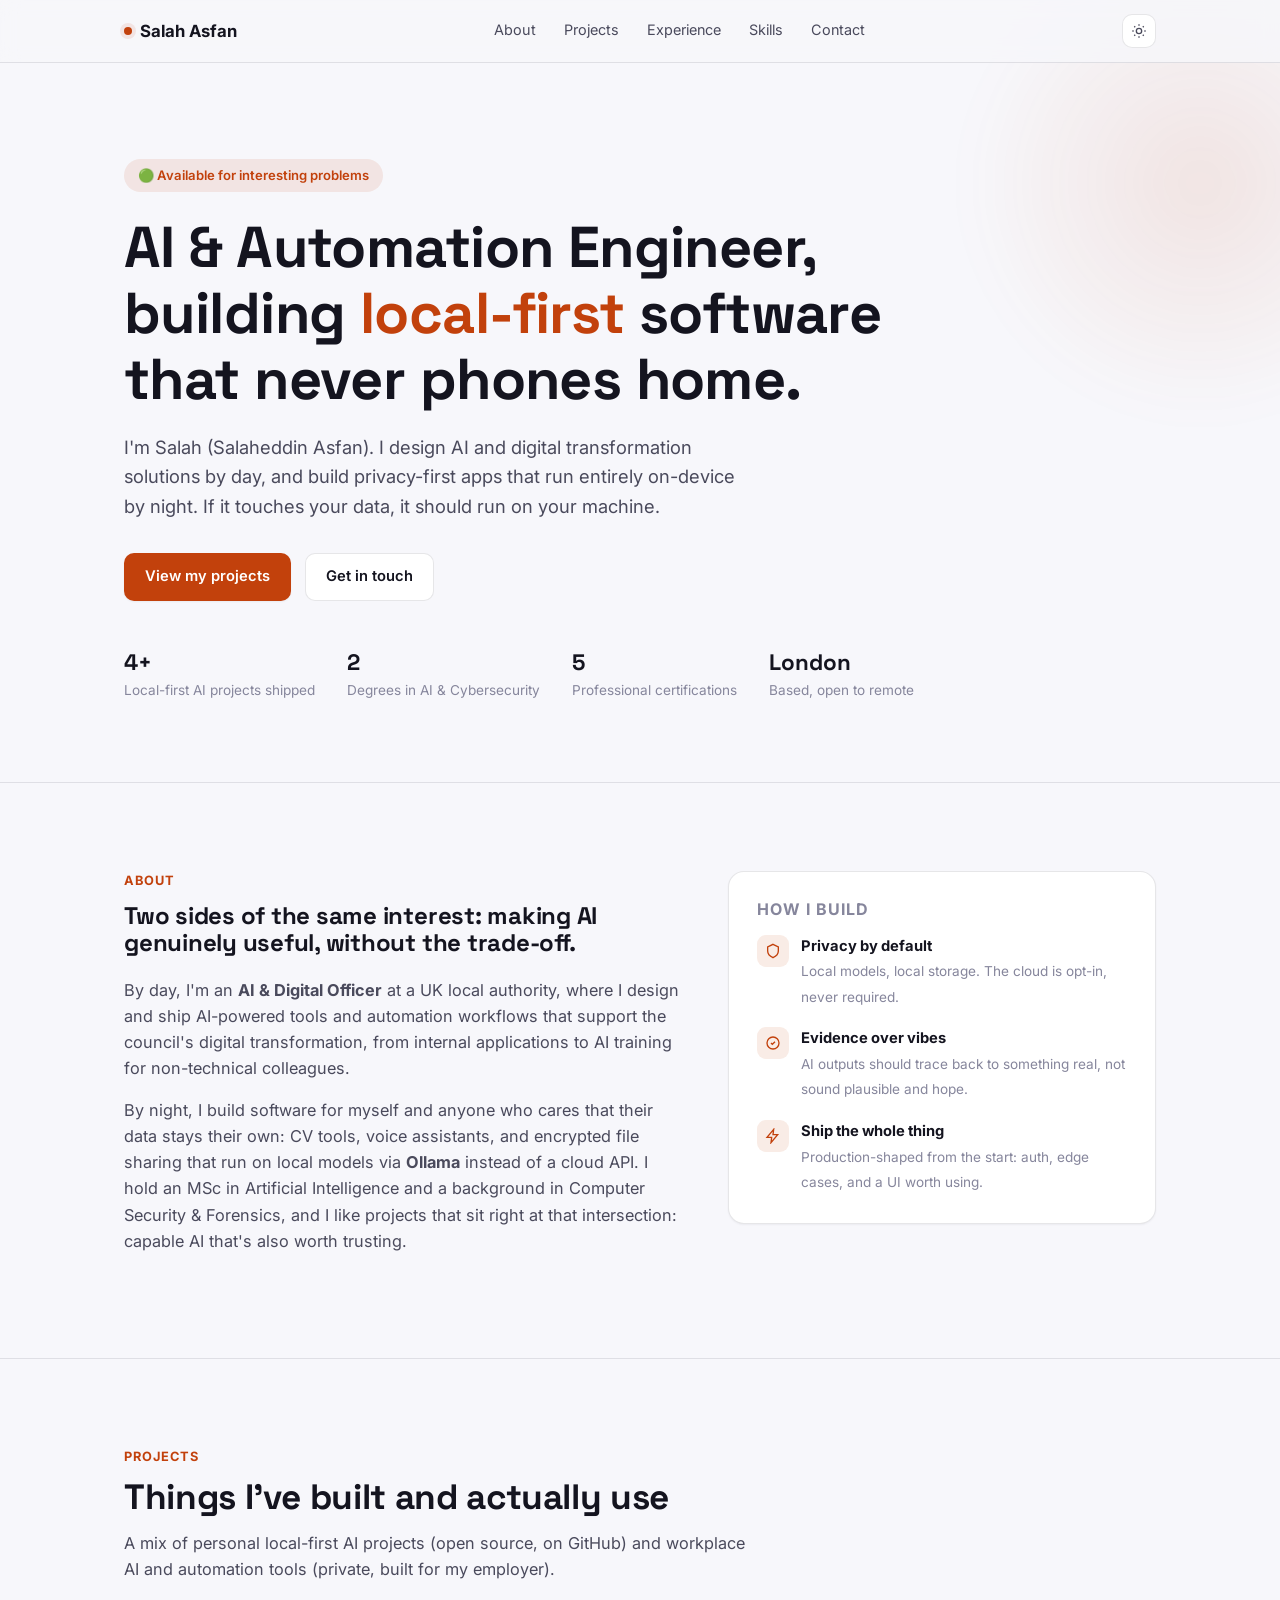
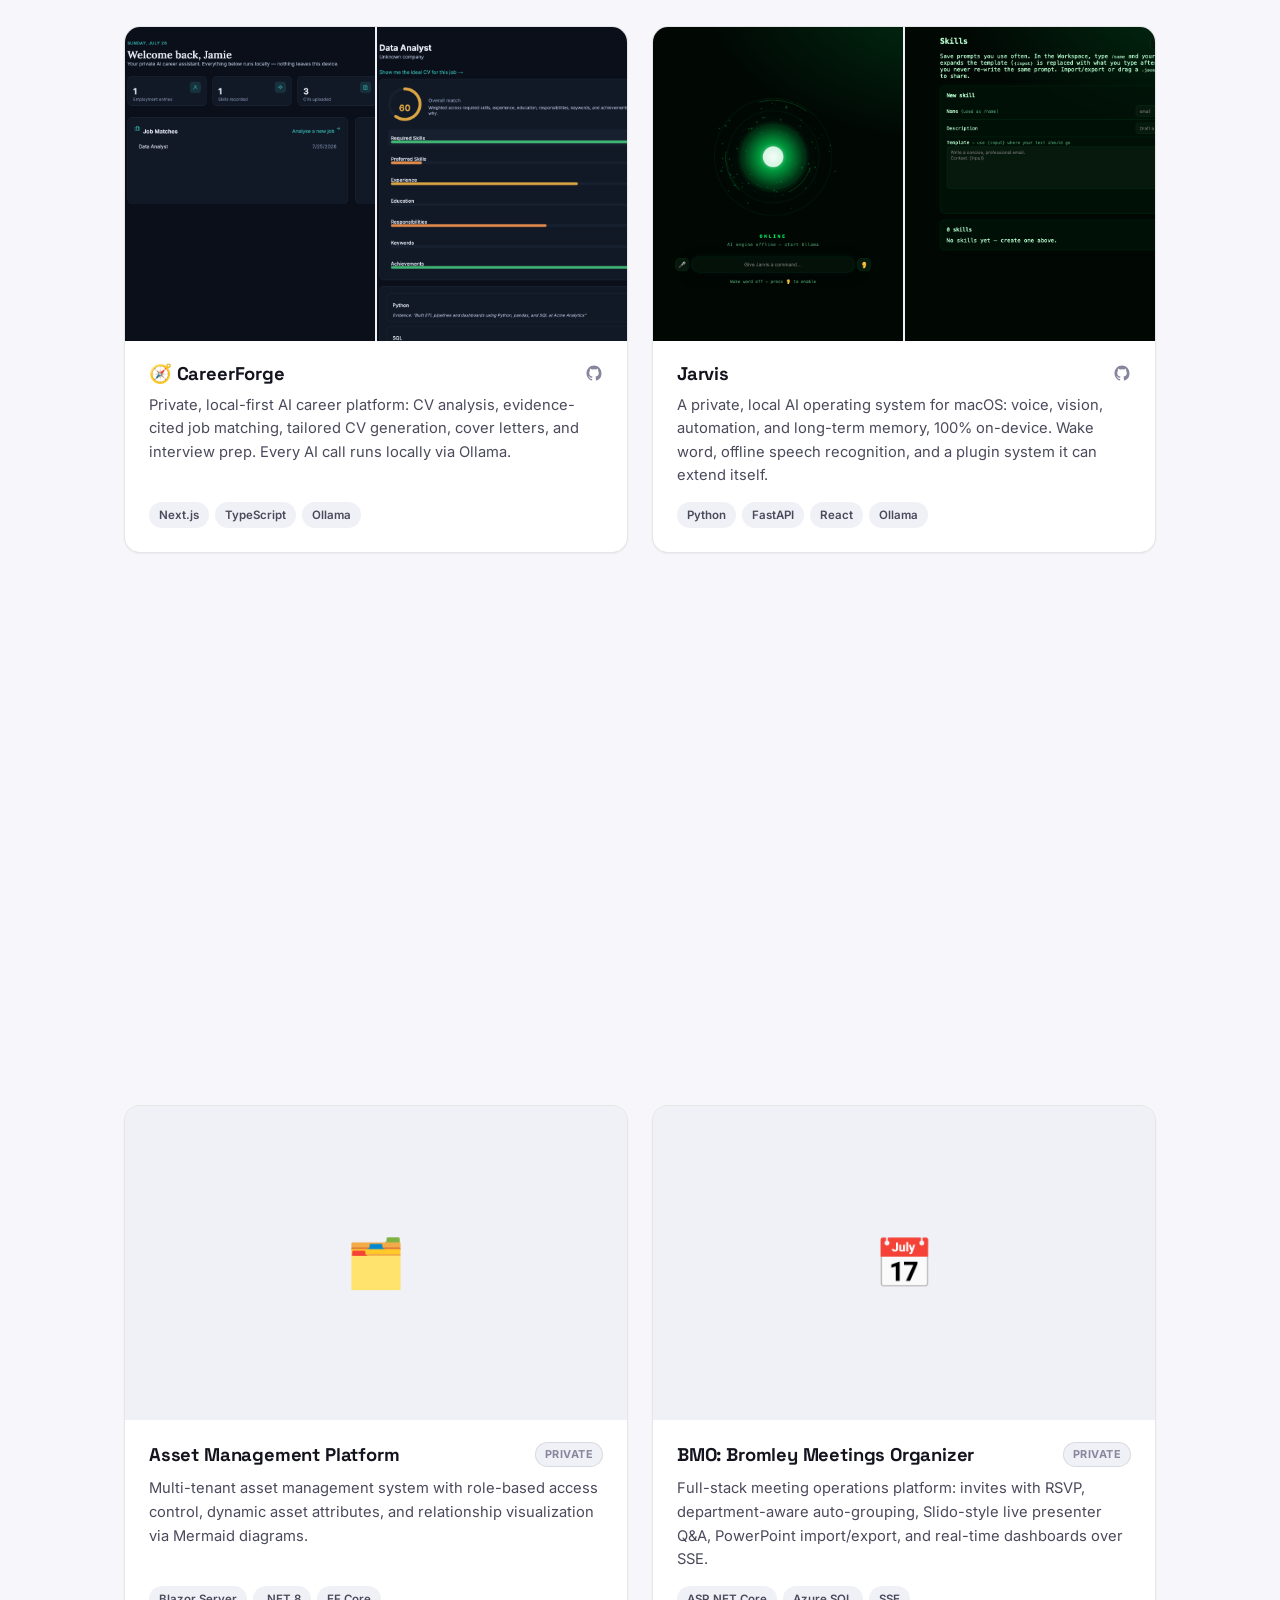
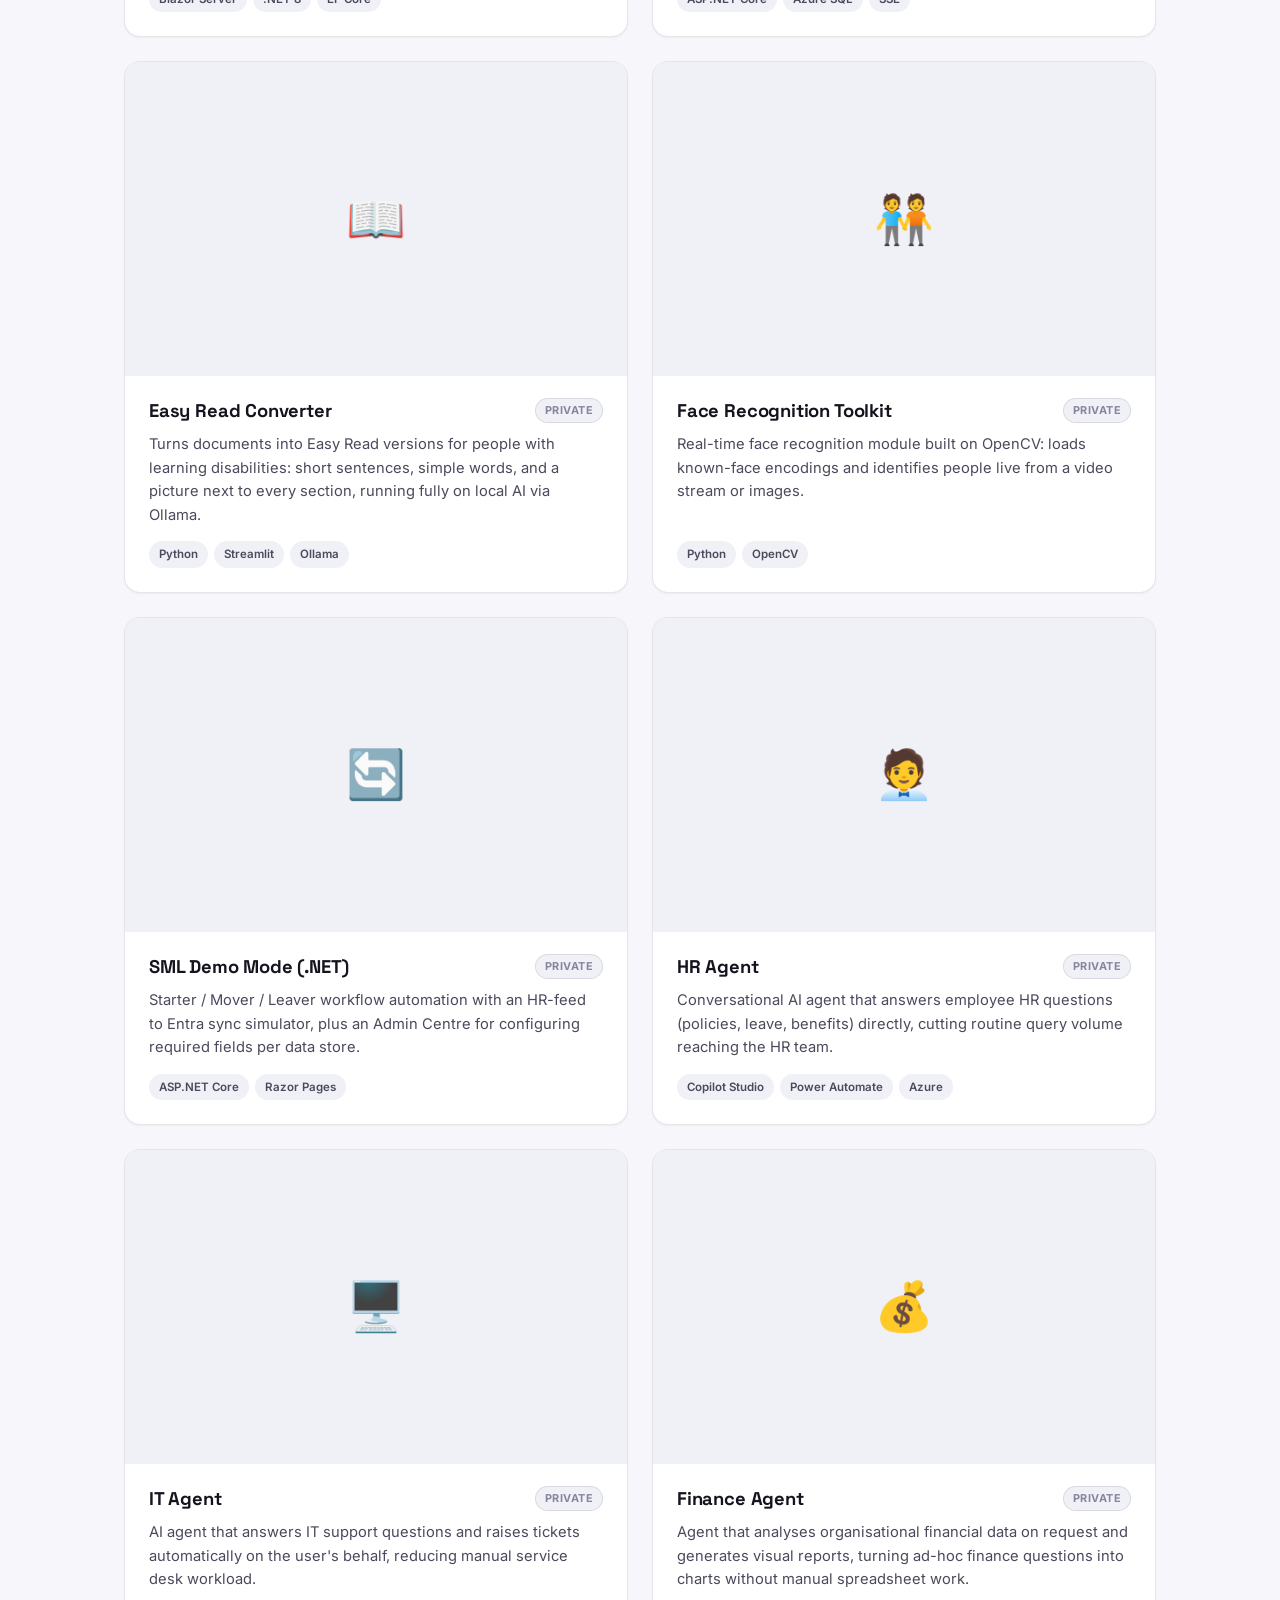
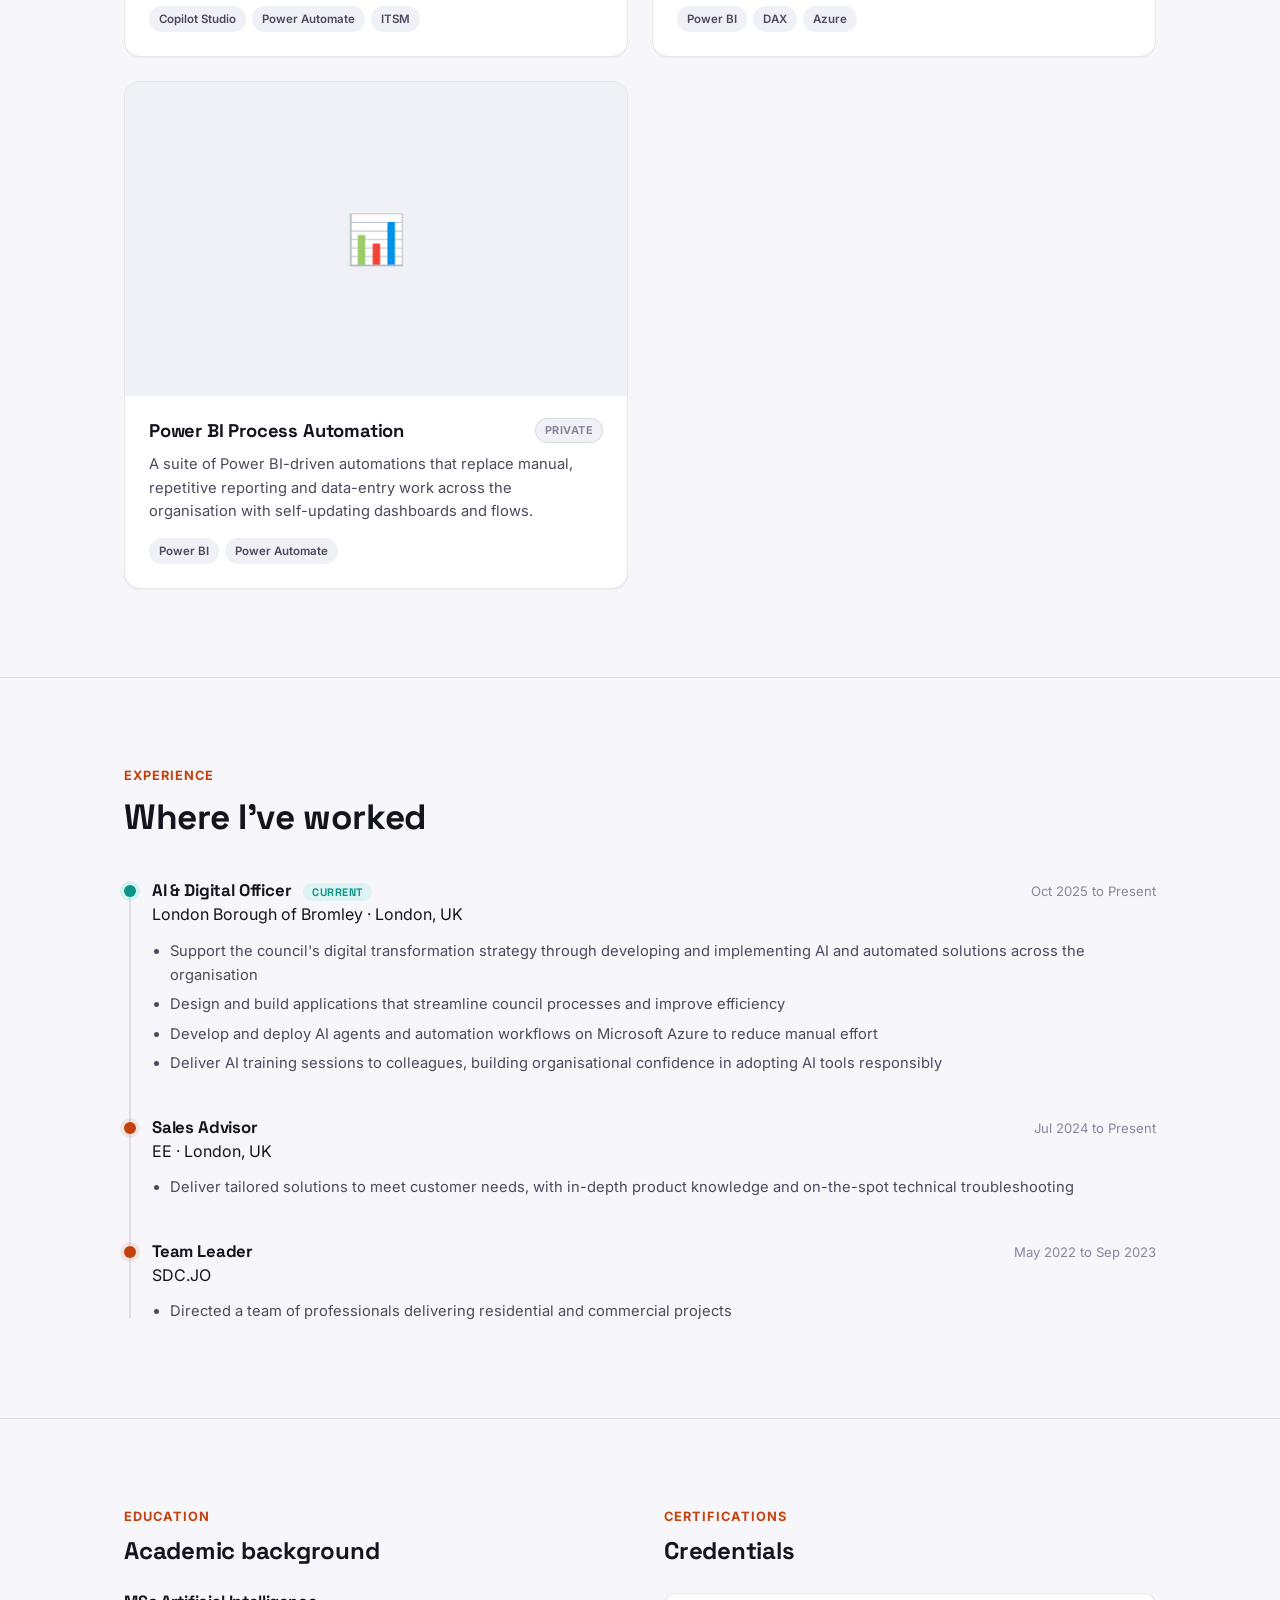
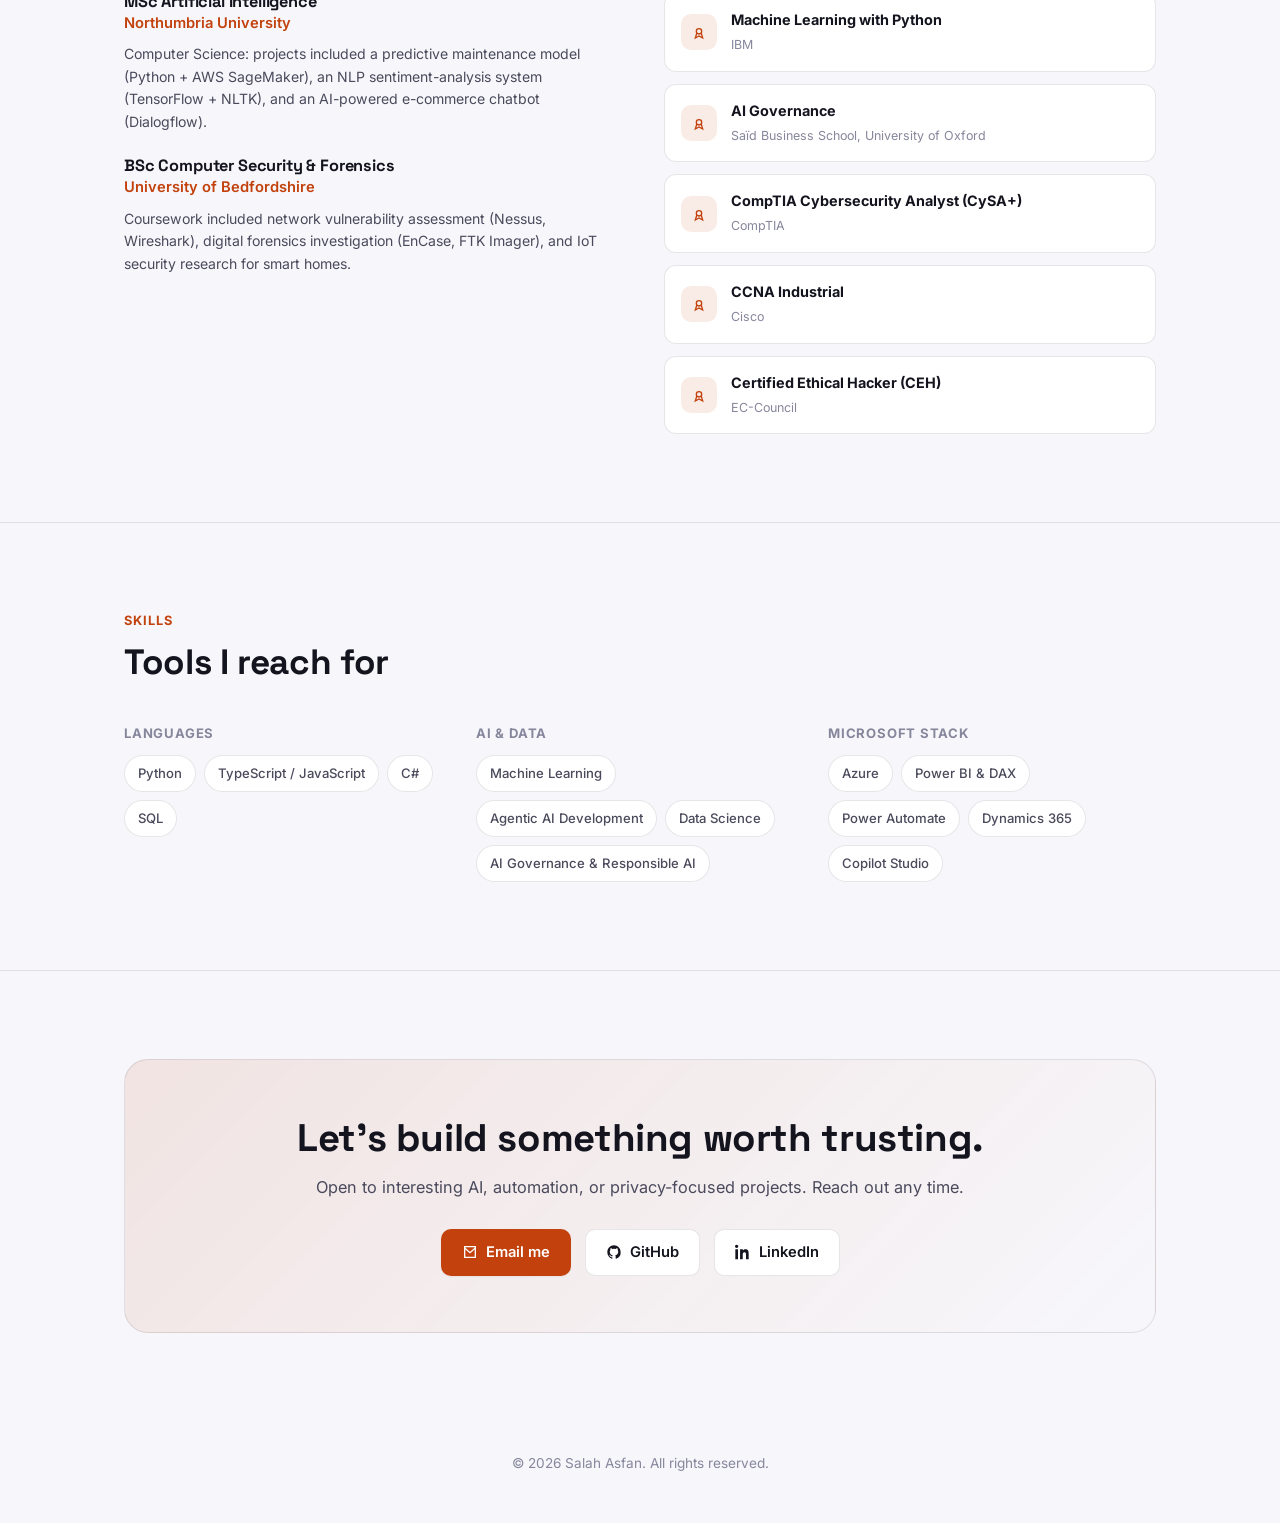
==== commit 34cfe896: "Add CatalogGate as 4th project" ====
--- a/index.html
+++ b/index.html
@@ -191,6 +191,25 @@
       </div>
 
       <div class="project-card reveal">
+        <div class="project-media gallery">
+          <img src="assets/projects/cataloggate-1.png" alt="CatalogGate review queue screenshot" />
+          <img src="assets/projects/cataloggate-2.png" alt="CatalogGate insights dashboard screenshot" />
+        </div>
+        <div class="project-body">
+          <div class="project-title">
+            <h3>CatalogGate</h3>
+            <a href="https://github.com/Salahasfan02/cataloggate" target="_blank" rel="noopener" aria-label="View on GitHub">
+              <svg width="18" height="18" viewBox="0 0 24 24" fill="currentColor"><path d="M12 2C6.48 2 2 6.58 2 12.26c0 4.55 2.87 8.4 6.84 9.76.5.1.68-.22.68-.5 0-.24-.01-.87-.01-1.71-2.78.62-3.37-1.36-3.37-1.36-.46-1.2-1.11-1.53-1.11-1.53-.91-.64.07-.63.07-.63 1 .07 1.53 1.05 1.53 1.05.9 1.57 2.36 1.12 2.93.86.09-.66.35-1.12.63-1.38-2.22-.26-4.56-1.14-4.56-5.06 0-1.12.39-2.03 1.03-2.75-.1-.26-.45-1.31.1-2.72 0 0 .84-.28 2.75 1.05a9.3 9.3 0 0 1 5 0c1.91-1.33 2.75-1.05 2.75-1.05.55 1.41.2 2.46.1 2.72.64.72 1.03 1.63 1.03 2.75 0 3.93-2.34 4.79-4.57 5.05.36.32.68.94.68 1.9 0 1.37-.01 2.47-.01 2.81 0 .27.18.6.69.5A10.03 10.03 0 0 0 22 12.26C22 6.58 17.52 2 12 2z"/></svg>
+            </a>
+          </div>
+          <p>Pre-publish QA gate for retailer product feeds: retailer-specific validation, a measured AI review layer, and defect routing to whoever can actually fix it.</p>
+          <div class="tag-row">
+            <span class="tag">Next.js</span><span class="tag">TypeScript</span><span class="tag">Ollama</span>
+          </div>
+        </div>
+      </div>
+
+      <div class="project-card reveal">
         <div class="project-media"><span class="project-emoji">🗂️</span></div>
         <div class="project-body">
           <div class="project-title">
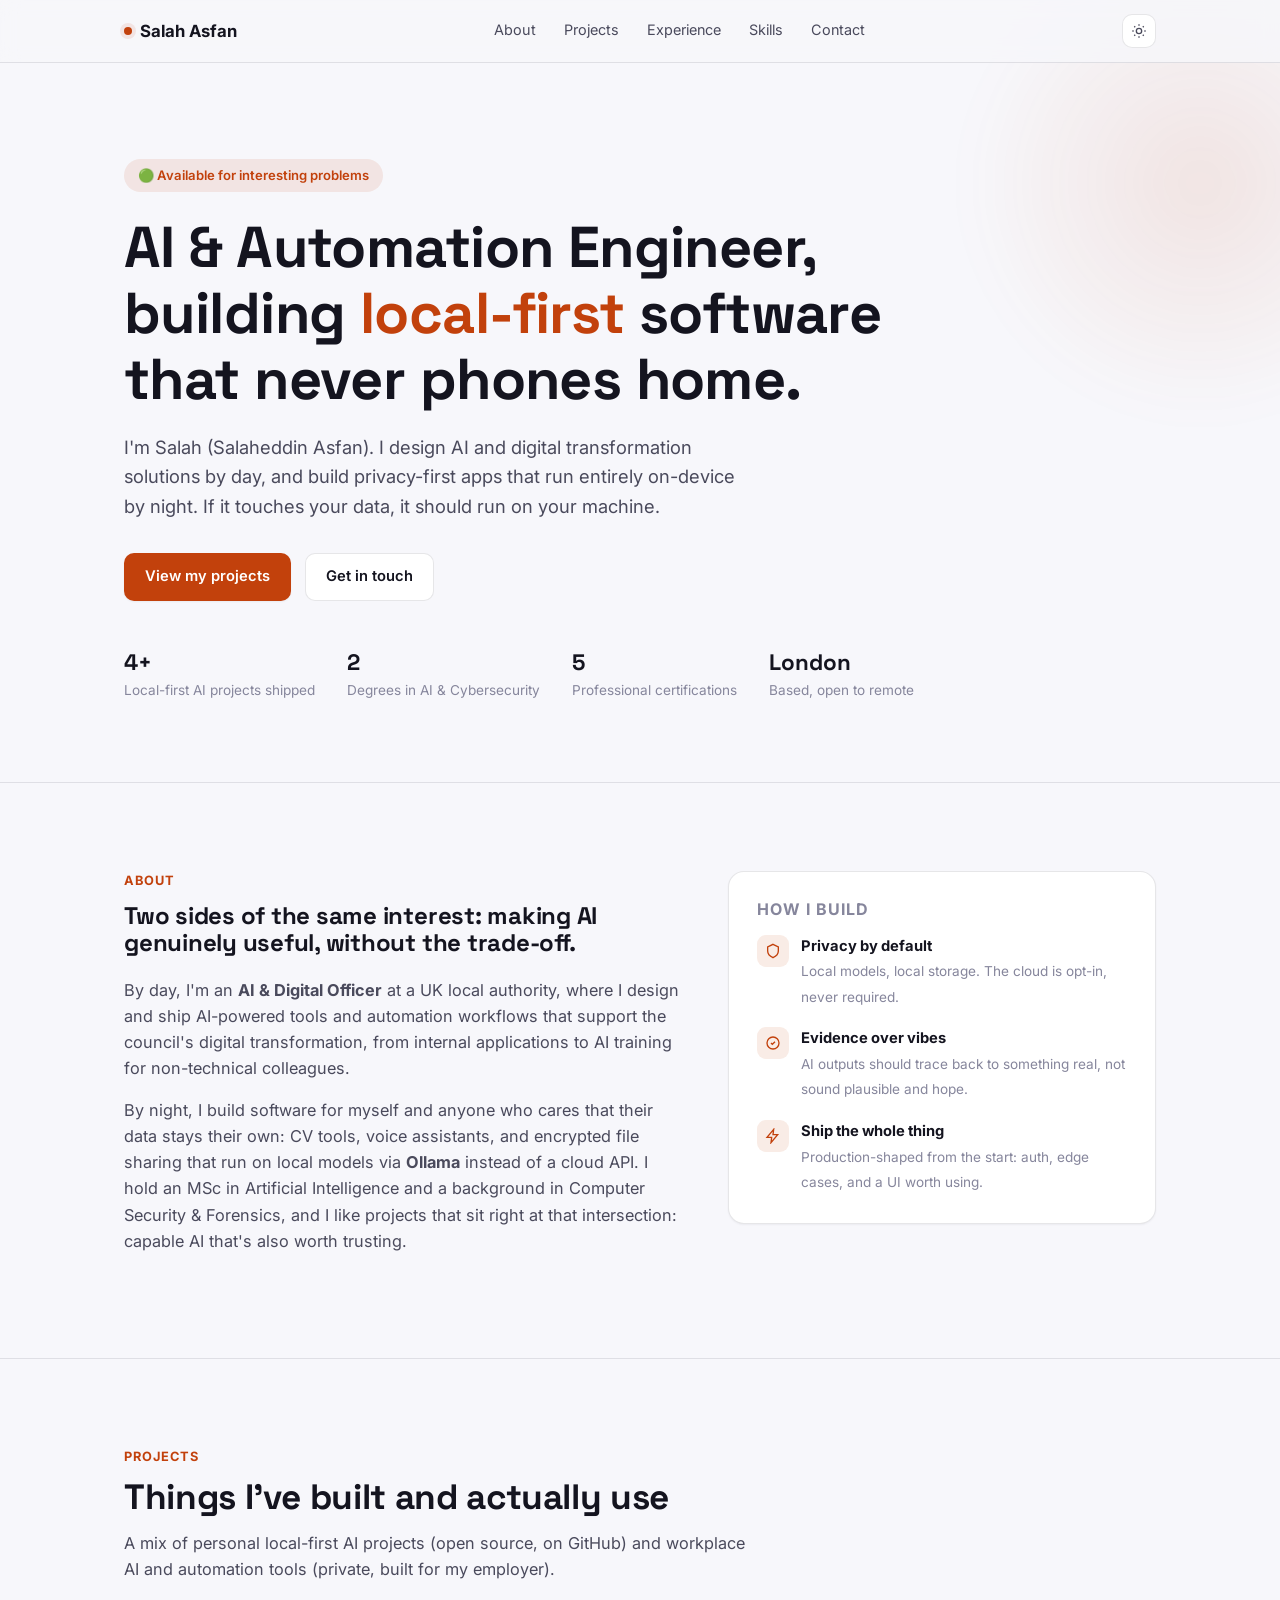
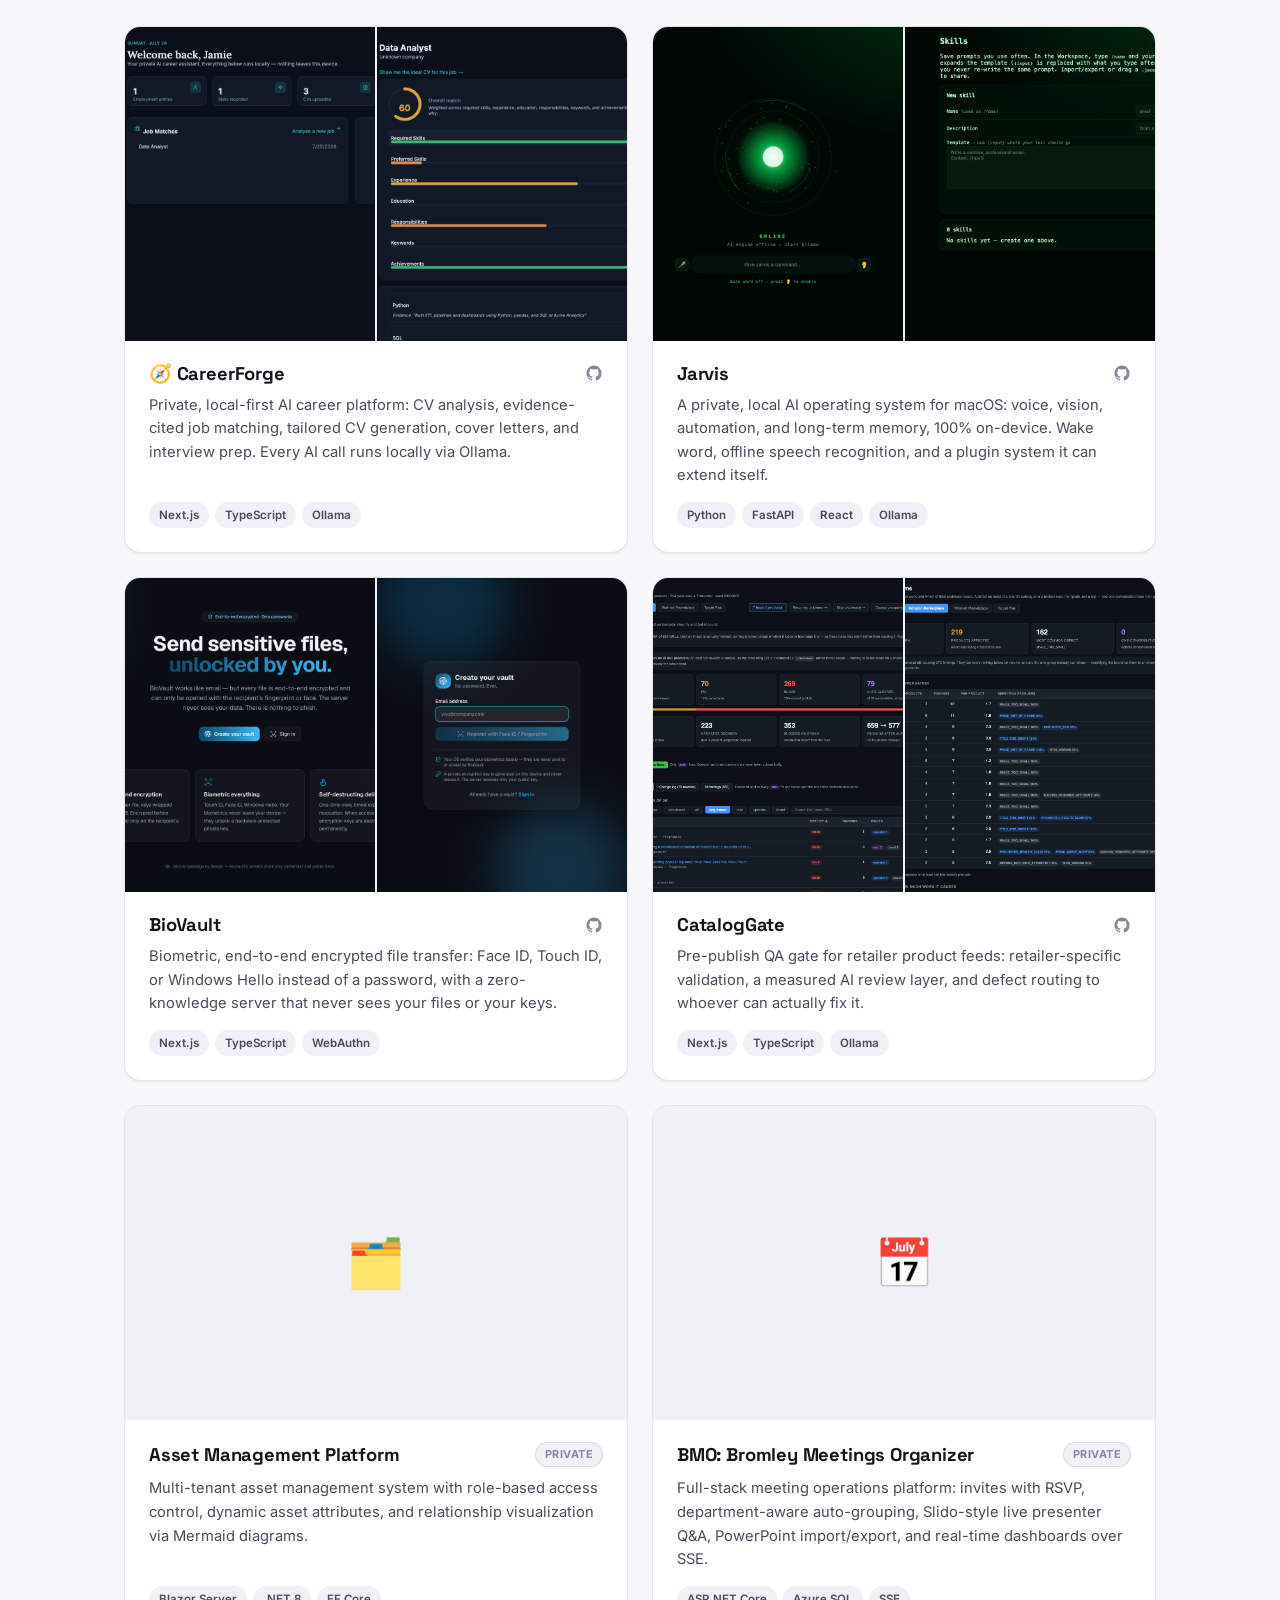
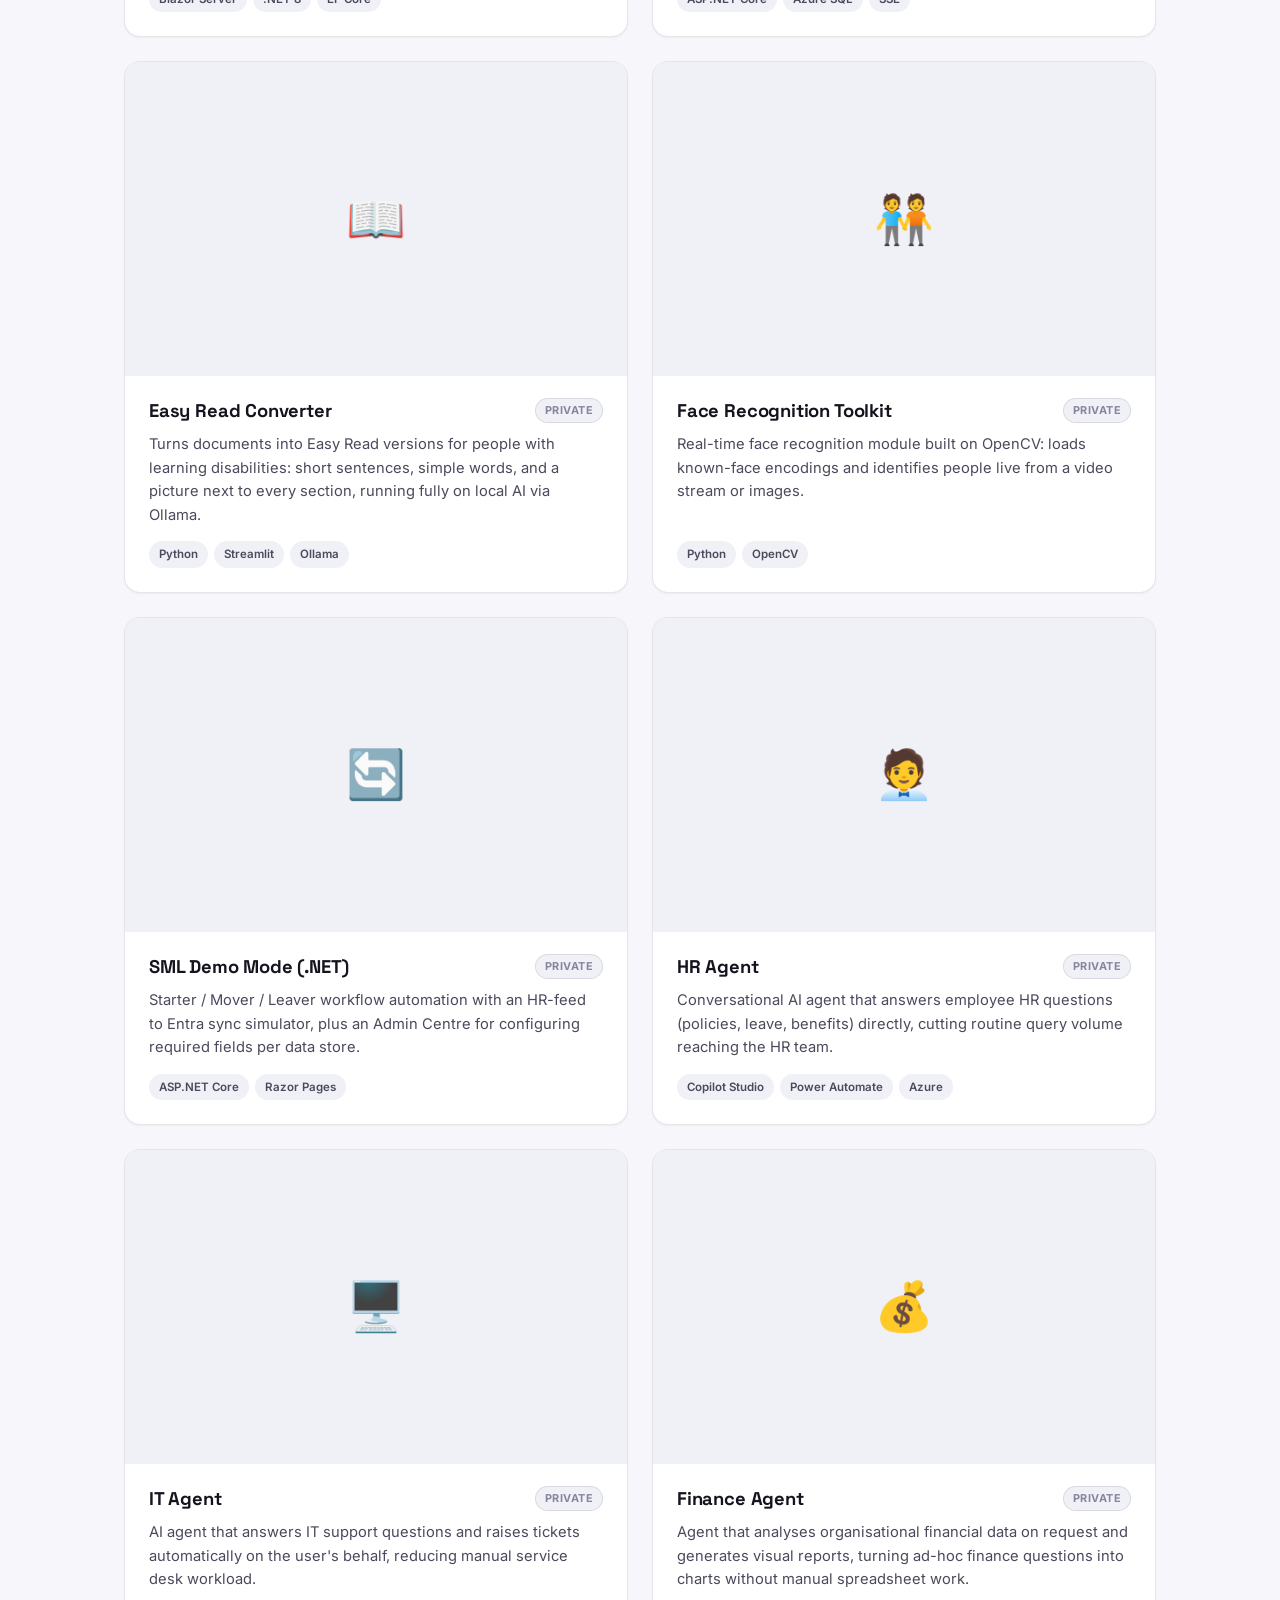
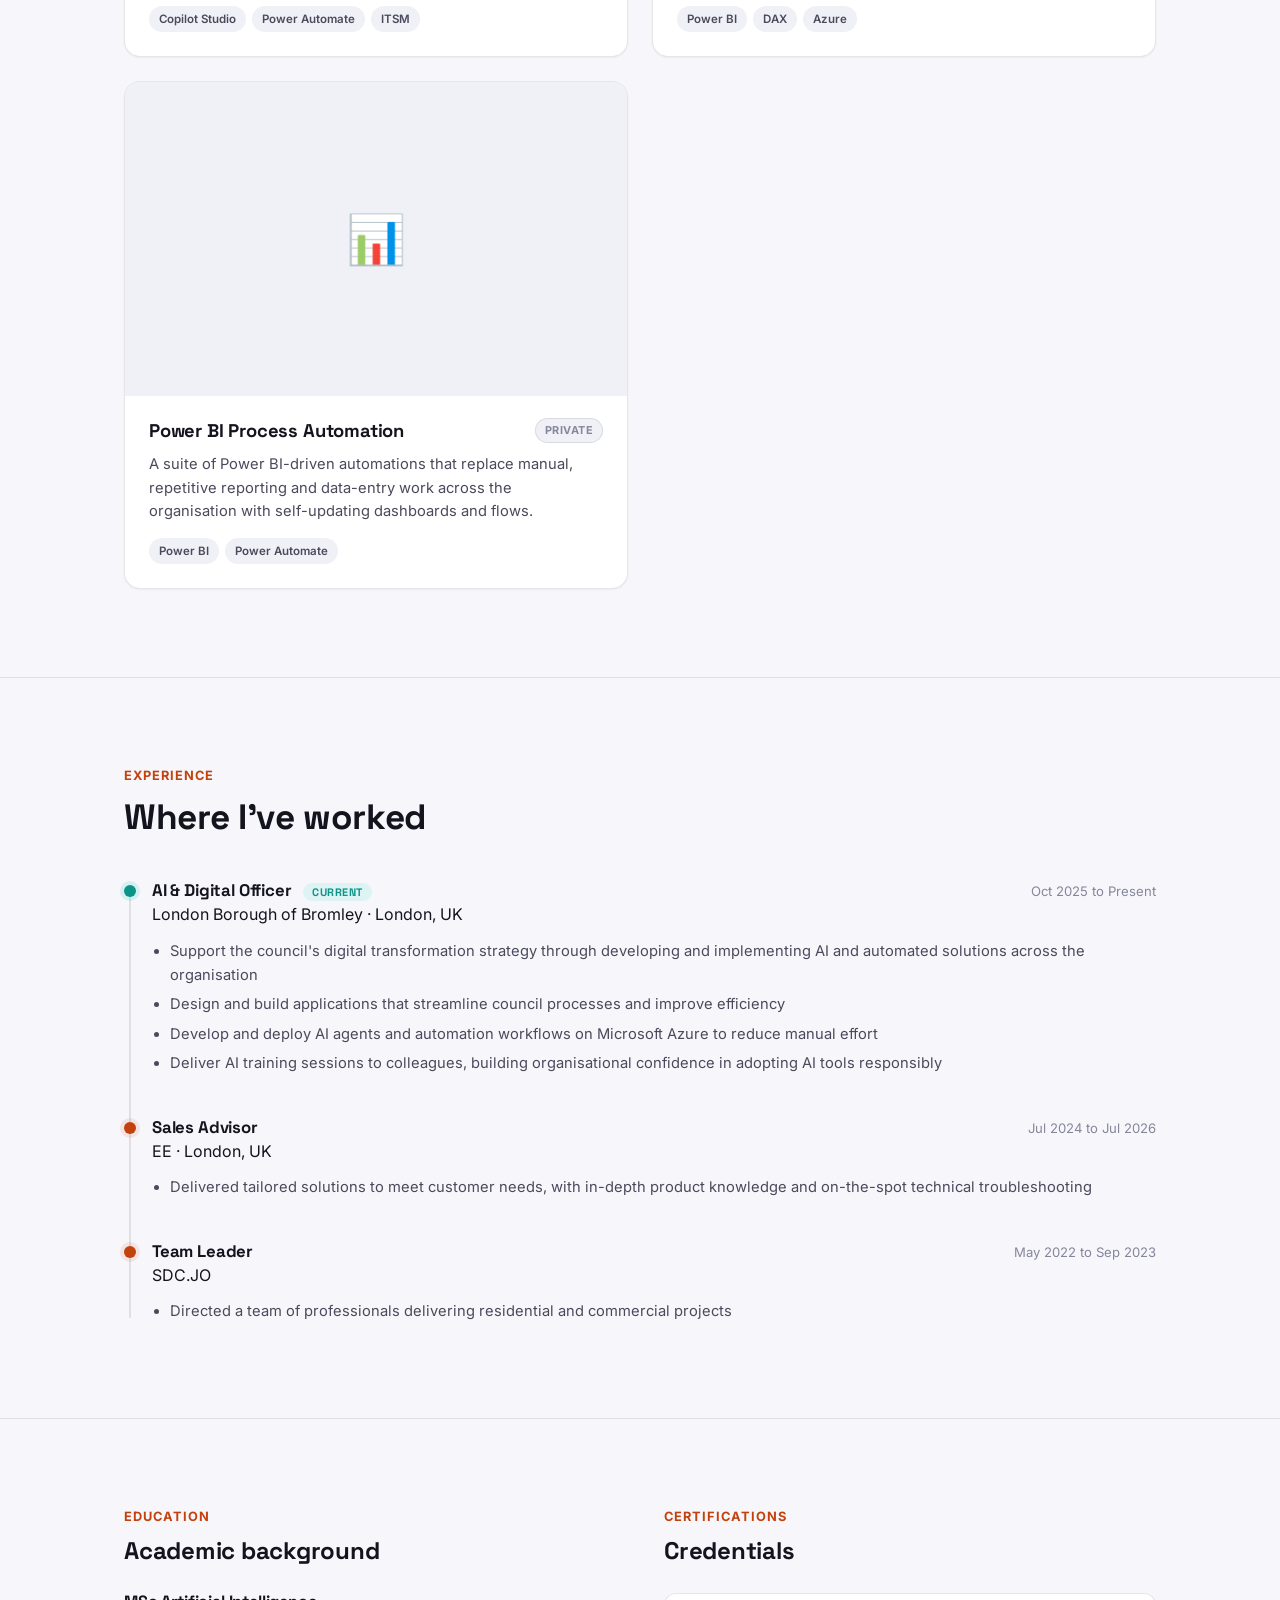
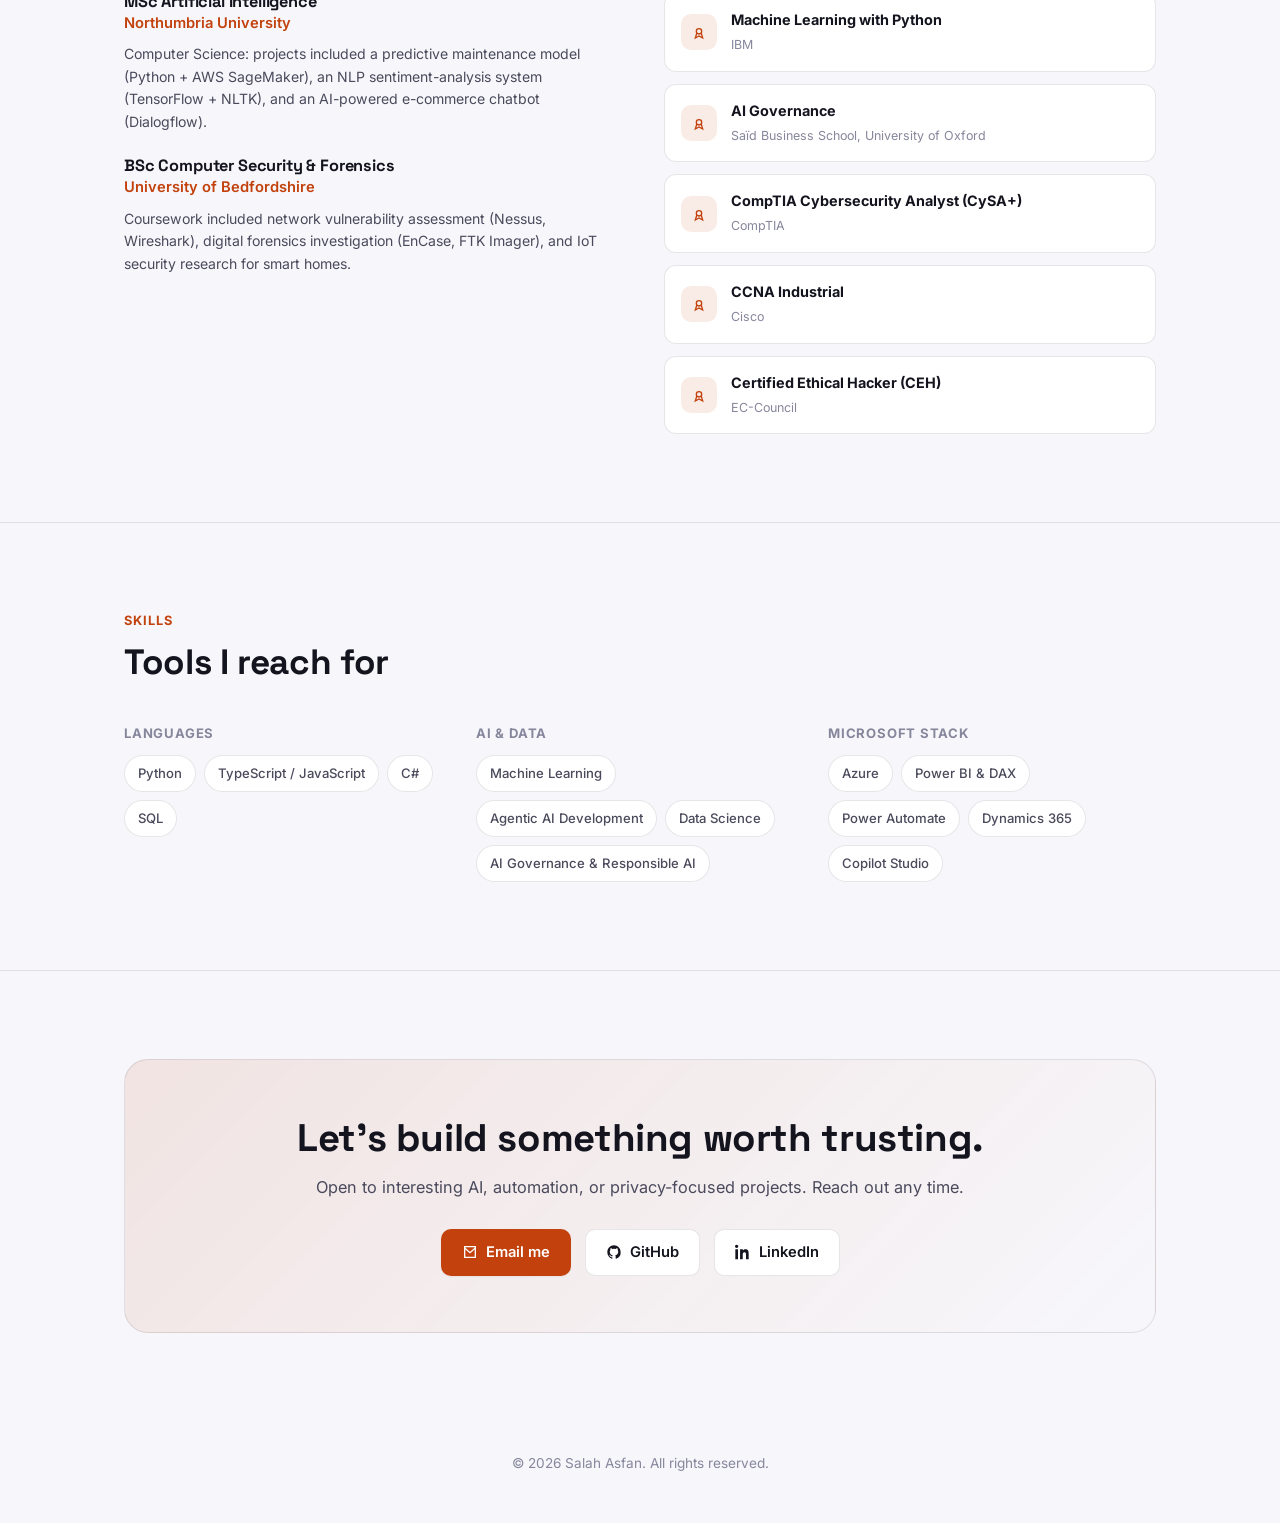
==== commit 1950f3bb: "Fix invisible content, horizontal scroll, and stats stuck at zero Three faults that all shared a cau" ====
--- a/index.html
+++ b/index.html
@@ -47,7 +47,7 @@
 <link rel="preconnect" href="https://fonts.googleapis.com" />
 <link rel="preconnect" href="https://fonts.gstatic.com" crossorigin />
 <link href="https://fonts.googleapis.com/css2?family=Inter:wght@400;500;600;700&family=Space+Grotesk:wght@500;600;700&display=swap" rel="stylesheet" />
-<link rel="stylesheet" href="assets/style.css" />
+<link rel="stylesheet" href="assets/style.css?v=4" />
 </head>
 <body>
 
@@ -366,11 +366,11 @@
         <div class="timeline-dot"></div>
         <div class="timeline-head">
           <h3>Sales Advisor</h3>
-          <span class="timeline-date">Jul 2024 to Present</span>
+          <span class="timeline-date">Jul 2024 to Jul 2026</span>
         </div>
         <div class="role-company">EE · London, UK</div>
         <ul>
-          <li>Deliver tailored solutions to meet customer needs, with in-depth product knowledge and on-the-spot technical troubleshooting</li>
+          <li>Delivered tailored solutions to meet customer needs, with in-depth product knowledge and on-the-spot technical troubleshooting</li>
         </ul>
       </div>
 
@@ -495,6 +495,6 @@
   </div>
 </footer>
 
-<script src="assets/script.js"></script>
+<script src="assets/script.js?v=4"></script>
 </body>
 </html>
--- a/assets/style.css
+++ b/assets/style.css
@@ -67,6 +67,13 @@
 }
 html {
   scroll-behavior: smooth;
+  /* .hero-glow sits deliberately past the right edge (right: -160px), which
+     was giving the whole page a 160px horizontal scrollbar. body already had
+     overflow-x: hidden, but that does not help when <html> is the scrolling
+     element — the overflow just propagates up to it.
+     `clip` rather than `hidden` because `hidden` would turn <html> into a
+     scroll container and break the sticky nav. */
+  overflow-x: clip;
 }
 body {
   margin: 0;
@@ -694,6 +701,17 @@
   transform: translateY(0);
 }
 
+/* Content must never depend on an animation firing to be readable.
+   Without these, a visitor with Reduce Motion enabled, or with JavaScript
+   blocked, sees a page of invisible sections. */
+@media (prefers-reduced-motion: reduce) {
+  .reveal {
+    opacity: 1;
+    transform: none;
+    transition: none;
+  }
+}
+
 /* ---------- Responsive ---------- */
 @media (max-width: 860px) {
   .about-grid,
